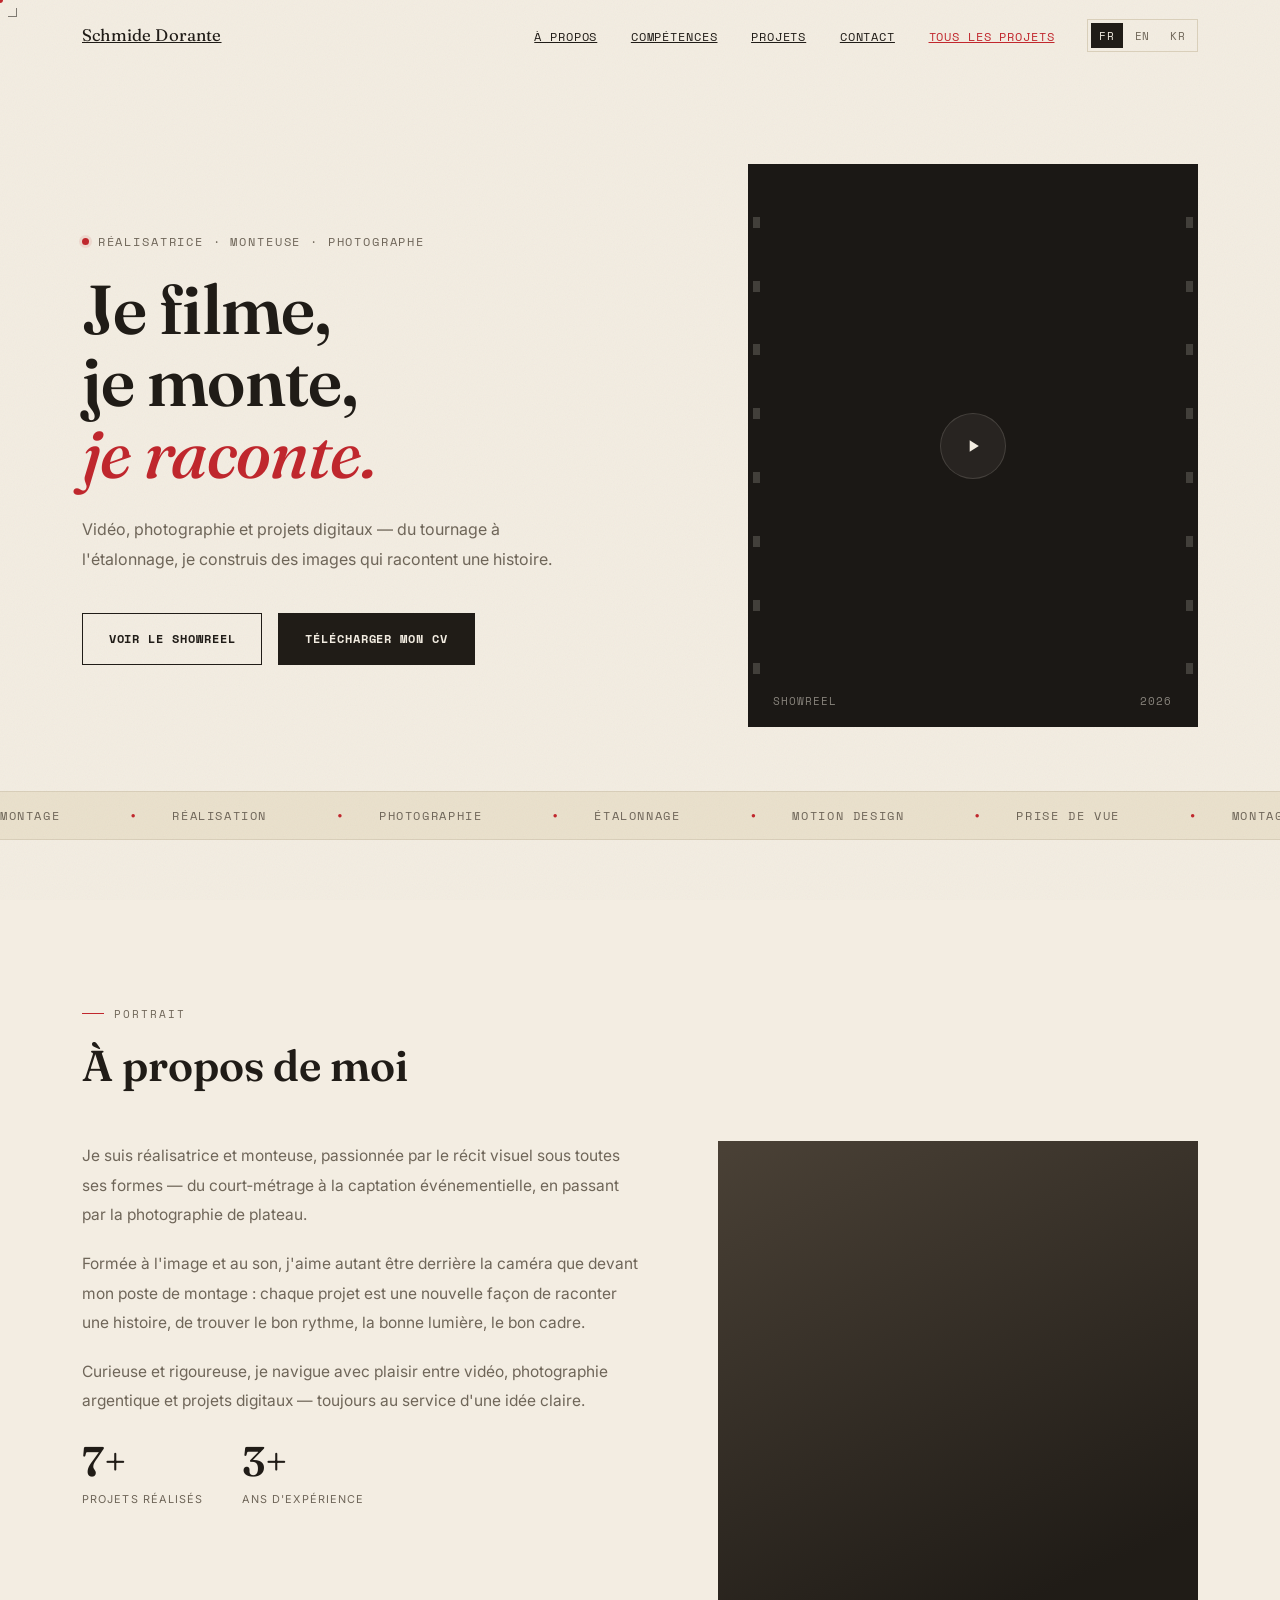
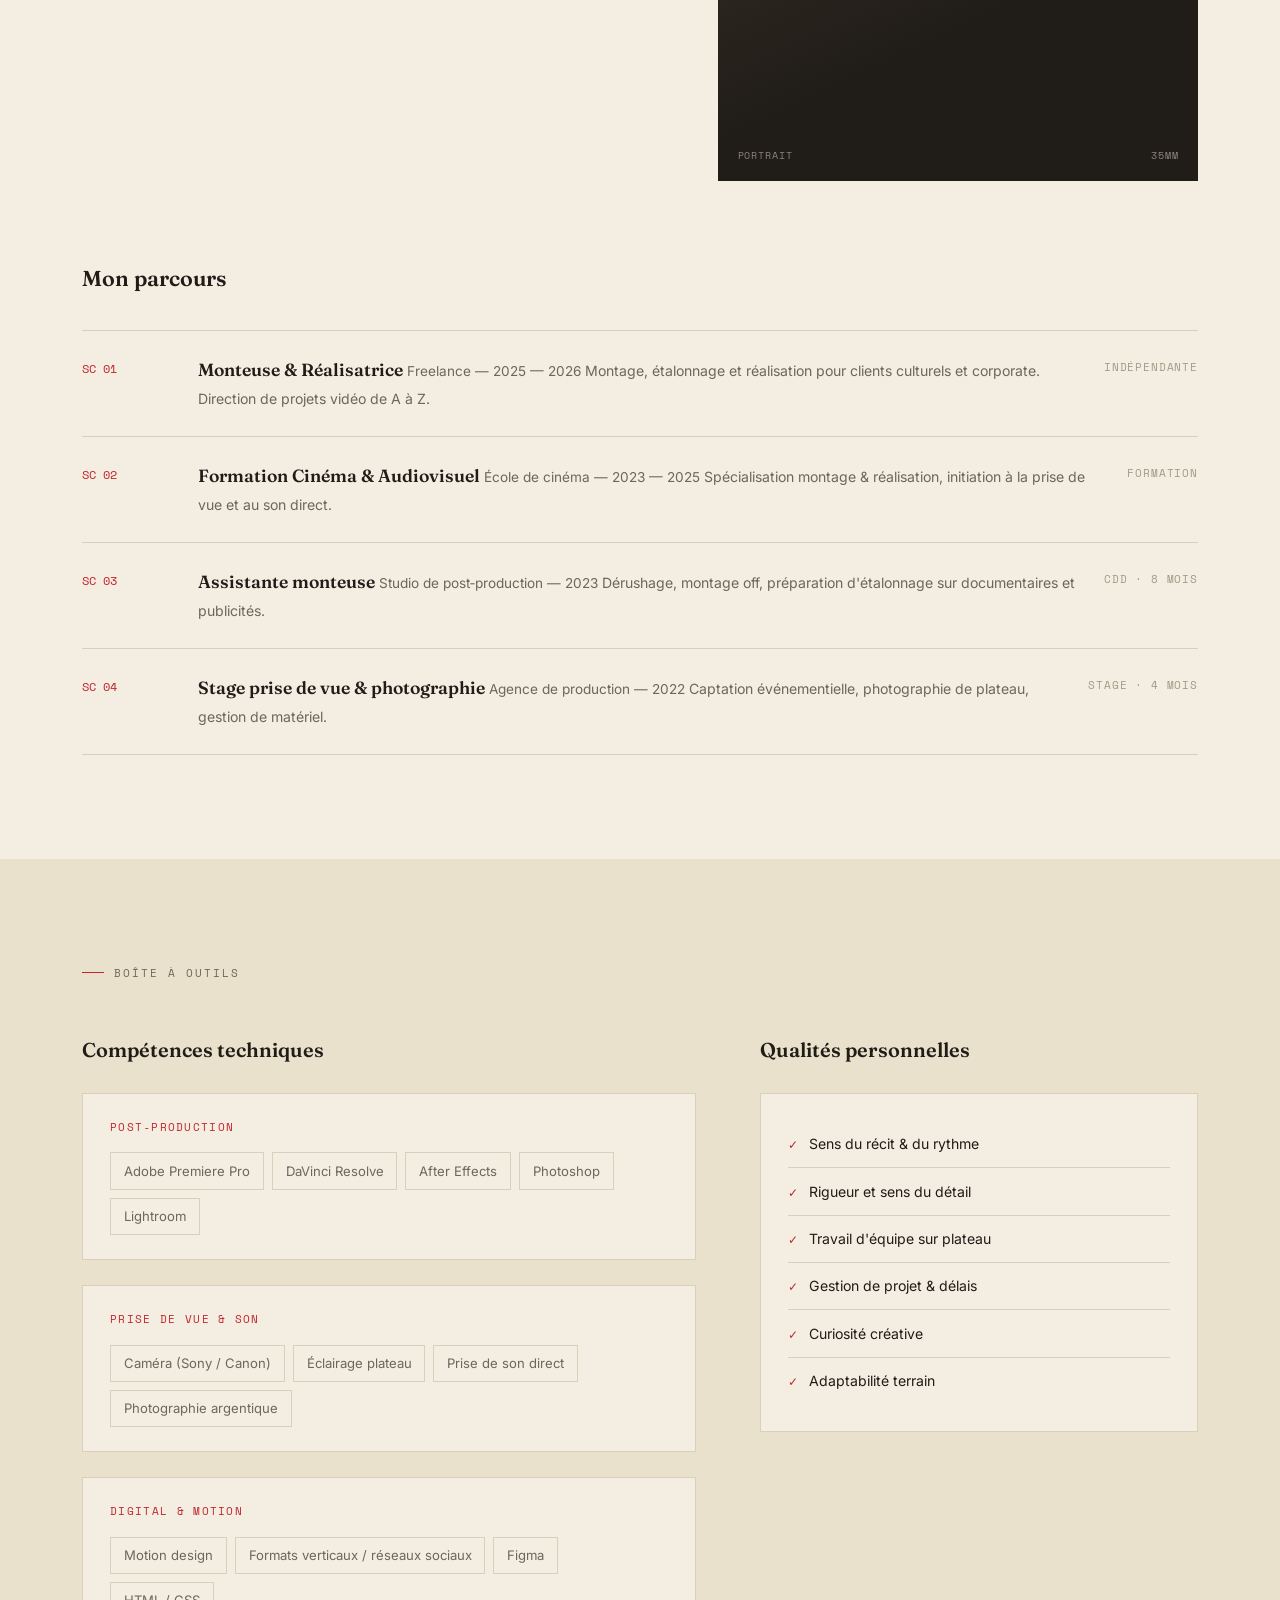
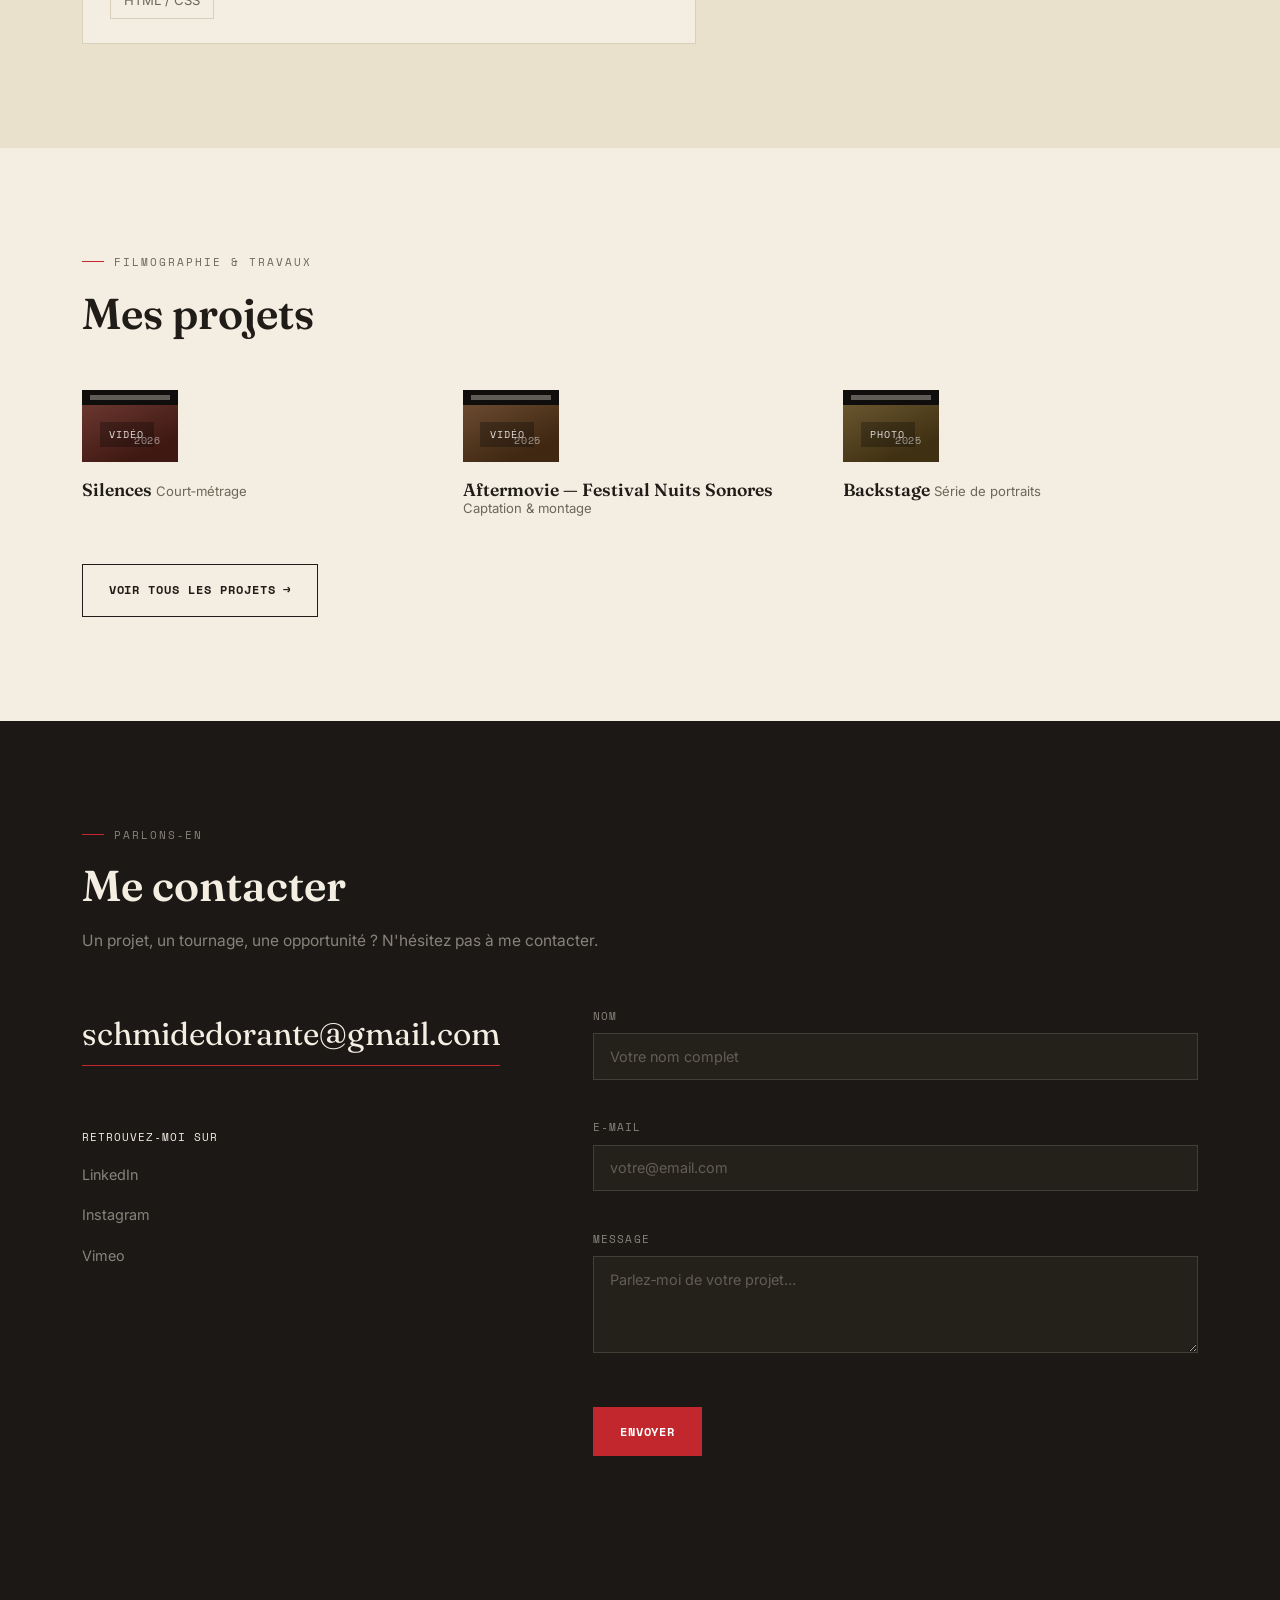
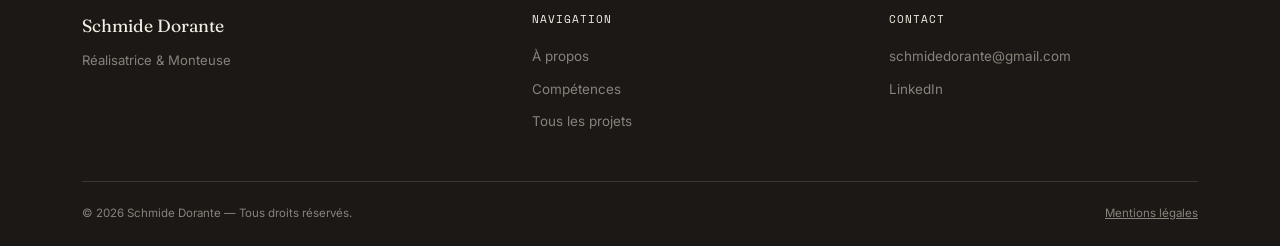
==== index.html @ d3f169fb "Premier envoi du portfolio" ====
<!DOCTYPE html>
<html lang="fr">
<head>
  <meta charset="UTF-8" />
  <meta name="viewport" content="width=device-width, initial-scale=1.0" />
  <meta name="description" content="Portfolio de Schmide Dorante, réalisatrice, monteuse et photographe." />
  <meta name="theme-color" content="#f3ede2" />
  <title> Schmide Dorante — Réalisatrice &amp; Monteuse</title>

  <link rel="icon" type="image/svg+xml" href="favicon.svg" />

  <link rel="preconnect" href="https://fonts.googleapis.com" />
  <link rel="preconnect" href="https://fonts.gstatic.com" crossorigin />
  <link rel="stylesheet" href="https://fonts.googleapis.com/css2?family=Fraunces:ital,wght@0,500;0,600;0,700;1,500&family=Inter:wght@300;400;500;600;700&family=Space+Mono:wght@400;700&family=Noto+Sans+KR:wght@400;500;700&display=swap" />

  <link rel="stylesheet" href="css/style.css" />
</head>
<body>

  <!-- Loader -->
  <div class="loader" id="loader" role="status" aria-label="Chargement">
    <div class="loader-count" id="loader-count">3</div>
  </div>

  <!-- Curseur personnalisé -->
  <div class="cursor-dot" id="cursor-dot" aria-hidden="true"></div>
  <div class="cursor-ring" id="cursor-ring" aria-hidden="true"><span></span><span></span><span></span><span></span></div>

  <a class="skip-link" href="#main">Aller au contenu principal</a>

  <!-- HEADER -->
  <header class="header" id="header">
    <nav class="nav" aria-label="Navigation principale">
      <a href="index.html" class="nav-logo" aria-label="Accueil — Schmide Dorante">
        <span data-site-name> Schmide Dorante</span>
      </a>

      <ul class="nav-menu" id="nav-menu">
        <li><a href="#about" class="nav-link" data-i18n="nav.about">À propos</a></li>
        <li><a href="#skills" class="nav-link" data-i18n="nav.skills">Compétences</a></li>
        <li><a href="#projects" class="nav-link" data-i18n="nav.projects">Projets</a></li>
        <li><a href="#contact" class="nav-link" data-i18n="nav.contact">Contact</a></li>
        <li><a href="projects.html" class="nav-link nav-link-highlight" data-i18n="nav.allProjects">Tous les projets</a></li>
      </ul>

      <div class="nav-actions">
        <div class="lang-switcher" role="group" aria-label="Langue">
          <button class="lang-btn" data-lang="fr" aria-pressed="true">FR</button>
          <button class="lang-btn" data-lang="en" aria-pressed="false">EN</button>
          <button class="lang-btn" data-lang="kr" aria-pressed="false">KR</button>
        </div>
        <button class="menu-toggle" id="menu-toggle" aria-expanded="false" aria-controls="nav-menu" aria-label="Ouvrir le menu">
          <span></span><span></span><span></span>
        </button>
      </div>
    </nav>
  </header>

  <main id="main">

    <!-- HERO -->
    <section class="hero" id="hero" aria-label="Introduction">
      <div class="hero-grain" aria-hidden="true"></div>
      <div class="hero-inner">
        <div>
          <p class="hero-eyebrow"><span class="rec-dot" aria-hidden="true"></span><span data-i18n="hero.eyebrow">Réalisatrice · Monteuse · Photographe</span></p>
          <h1 class="hero-title">
            <span data-i18n="hero.titleLine1">Je filme,</span><br />
            <span data-i18n="hero.titleLine2">je monte,</span><br />
            <span class="accent" data-i18n="hero.titleLine3">je raconte.</span>
          </h1>
          <p class="hero-sub" data-i18n="hero.sub">Vidéo, photographie et projets digitaux — du tournage à l'étalonnage, je construis des images qui racontent une histoire.</p>
          <div class="hero-cta">
            <a class="btn btn-outline" data-site-vimeo target="_blank" rel="noopener noreferrer" data-i18n="hero.ctaReel">Voir le showreel</a>
            <a class="btn btn-primary" data-site-cv download data-i18n="hero.ctaCv">Télécharger mon CV</a>
          </div>
        </div>

        <div class="hero-reel" data-cursor-hover>
          <span class="hero-reel-sprockets left" aria-hidden="true"><span></span><span></span><span></span><span></span><span></span><span></span><span></span><span></span></span>
          <span class="hero-reel-sprockets right" aria-hidden="true"><span></span><span></span><span></span><span></span><span></span><span></span><span></span><span></span></span>
          <div class="hero-reel-play" aria-hidden="true">
            <svg width="20" height="20" viewBox="0 0 24 24" fill="currentColor"><path d="M8 5v14l11-7z"/></svg>
          </div>
          <div class="hero-reel-caption"><span>SHOWREEL</span><span>2026</span></div>
        </div>
      </div>

      <div class="ticker" aria-hidden="true">
        <div class="ticker-track" id="hero-ticker"></div>
      </div>
    </section>

    <!-- À PROPOS -->
    <section class="section" id="about" aria-labelledby="about-title">
      <div class="container">
        <header class="section-header">
          <span class="section-label reveal" data-i18n="about.label">Portrait</span>
          <h2 class="section-title reveal" id="about-title" data-i18n="about.title">À propos de moi</h2>
        </header>

        <div class="about-grid">
          <div class="about-text">
            <p class="reveal" data-i18n="about.p1"></p>
            <p class="reveal reveal-delay-1" data-i18n="about.p2"></p>
            <p class="reveal reveal-delay-2" data-i18n="about.p3"></p>

            <div class="about-stats">
              <div class="reveal">
                <span class="about-stat-num">7+</span>
                <span class="about-stat-label" data-i18n="about.stat1">projets réalisés</span>
              </div>
              <div class="reveal reveal-delay-1">
                <span class="about-stat-num">3+</span>
                <span class="about-stat-label" data-i18n="about.stat2">ans d'expérience</span>
              </div>
            </div>
          </div>

          <div class="about-visual reveal reveal-delay-1">
            <!-- 🔧 Remplace ce bloc par ta vraie photo : <img src="assets/img/portrait.jpg" alt="Ton nom"> -->
            <div class="about-frame">
              <span class="about-frame-label"><span>PORTRAIT</span><span>35mm</span></span>
            </div>
          </div>
        </div>

        <div class="timeline">
          <h3 class="timeline-title reveal" data-i18n="about.timelineTitle">Mon parcours</h3>
          <div class="timeline-items" id="timeline-items"></div>
        </div>
      </div>
    </section>

    <!-- COMPÉTENCES -->
    <section class="section section-alt" id="skills" aria-label="Compétences">
      <div class="container">
        <header class="section-header">
          <span class="section-label reveal" data-i18n="skills.label">Boîte à outils</span>
        </header>

        <div class="skills-grid">
          <div>
            <h3 class="skill-hard-title reveal" data-i18n="skills.hardTitle">Compétences techniques</h3>
            <div class="hard-cards" id="hard-cards"></div>
          </div>
          <div>
            <h3 class="skill-soft-title reveal" data-i18n="skills.softTitle">Qualités personnelles</h3>
            <div class="soft-panel reveal">
              <ul class="soft-list" id="soft-list"></ul>
            </div>
          </div>
        </div>
      </div>
    </section>

    <!-- PROJETS (aperçu) -->
    <section class="section" id="projects" aria-labelledby="projects-title">
      <div class="container">
        <header class="section-header">
          <span class="section-label reveal" data-i18n="projects.label">Filmographie &amp; travaux</span>
          <h2 class="section-title reveal" id="projects-title" data-i18n="projects.title">Mes projets</h2>
        </header>

        <div class="projects-grid" id="projects-grid-home" role="list" aria-label="Projets en vedette"></div>

        <div class="projects-cta reveal">
          <a href="projects.html" class="btn btn-outline" data-i18n="projects.viewAll">Voir tous les projets →</a>
        </div>

        <div class="project-detail" id="project-detail">
          <div class="container detail-inner">
            <div class="detail-header">
              <div>
                <span class="detail-tagline" id="detail-tagline"></span>
                <h3 class="detail-title" id="detail-title"></h3>
              </div>
              <button class="detail-close" id="detail-close" aria-label="Fermer">✕</button>
            </div>
            <div class="detail-body">
              <div class="detail-visual" id="detail-visual"></div>
              <div>
                <dl class="detail-meta">
                  <div class="detail-meta-item"><dt id="detail-role-label"></dt><dd id="detail-role-value"></dd></div>
                  <div class="detail-meta-item"><dt id="detail-client-label"></dt><dd id="detail-client-value"></dd></div>
                  <div class="detail-meta-item"><dt id="detail-year-label"></dt><dd id="detail-year-value"></dd></div>
                  <div class="detail-meta-item"><dt id="detail-tools-label"></dt><dd id="detail-tools-value"></dd></div>
                </dl>
                <p class="detail-desc" id="detail-desc"></p>
              </div>
            </div>
          </div>
        </div>
      </div>
    </section>

    <!-- CONTACT -->
    <section class="section contact" id="contact" aria-labelledby="contact-title">
      <div class="container">
        <header class="section-header">
          <span class="section-label reveal" data-i18n="contact.label">Parlons‑en</span>
          <h2 class="section-title reveal" id="contact-title" data-i18n="contact.title">Me contacter</h2>
          <p class="section-desc reveal" data-i18n="contact.desc"></p>
        </header>

        <div class="contact-grid">
          <div class="reveal">
            <a class="contact-email" href="#" data-site-email>email@example.com</a>
            <p class="footer-nav-title" data-i18n="contact.infoTitle" style="margin-top:1.5rem;">Retrouvez‑moi sur</p>
            <div style="margin-top:1rem;">
              <div class="contact-item"><a href="#" data-site-linkedin target="_blank" rel="noopener noreferrer">LinkedIn</a></div>
              <div class="contact-item"><a href="#" data-site-instagram target="_blank" rel="noopener noreferrer">Instagram</a></div>
              <div class="contact-item"><a href="#" data-site-vimeo target="_blank" rel="noopener noreferrer">Vimeo</a></div>
            </div>
          </div>

          <form class="reveal reveal-delay-1" id="contact-form" novalidate aria-label="Formulaire de contact">
            <div class="form-group">
              <label class="form-label" for="name" data-i18n="contact.formName">Nom</label>
              <input class="form-input" type="text" id="name" name="name" required autocomplete="name" data-i18n-ph="contact.formNamePh" />
              <span class="form-error" id="name-error" aria-live="polite"></span>
            </div>
            <div class="form-group">
              <label class="form-label" for="email" data-i18n="contact.formEmail">E‑mail</label>
              <input class="form-input" type="email" id="email" name="email" required autocomplete="email" data-i18n-ph="contact.formEmailPh" />
              <span class="form-error" id="email-error" aria-live="polite"></span>
            </div>
            <div class="form-group">
              <label class="form-label" for="message" data-i18n="contact.formMessage">Message</label>
              <textarea class="form-input" id="message" name="message" rows="4" required data-i18n-ph="contact.formMessagePh"></textarea>
              <span class="form-error" id="message-error" aria-live="polite"></span>
            </div>
            <button type="submit" class="btn btn-primary" data-i18n="contact.send">Envoyer</button>
            <p class="form-success" id="form-success" role="status"></p>
          </form>
        </div>
      </div>
    </section>

  </main>

  <!-- FOOTER -->
  <footer class="footer">
    <div class="container">
      <div class="footer-grid">
        <div>
          <span class="footer-logo" data-site-name>Schmide Dorante</span>
          <p class="footer-tagline" data-i18n="footer.tagline">Réalisatrice &amp; Monteuse</p>
        </div>
        <nav class="footer-nav" aria-label="Pied de page">
          <p class="footer-nav-title" data-i18n="footer.navTitle">Navigation</p>
          <ul>
            <li><a href="#about" data-i18n="nav.about">À propos</a></li>
            <li><a href="#skills" data-i18n="nav.skills">Compétences</a></li>
            <li><a href="projects.html" data-i18n="nav.allProjects">Tous les projets</a></li>
          </ul>
        </nav>
        <div class="footer-contact">
          <p class="footer-nav-title" data-i18n="footer.contactTitle">Contact</p>
          <ul>
            <li><a href="#" data-site-email>email@example.com</a></li>
            <li><a href="#" data-site-linkedin target="_blank" rel="noopener noreferrer">LinkedIn</a></li>
          </ul>
        </div>
      </div>
      <div class="footer-bottom">
        <p data-i18n="footer.copyright">© 2026 Schmide Dorante — Tous droits réservés.</p>
        <a href="mentions-legales.html" data-i18n="footer.legal">Mentions légales</a>
      </div>
    </div>
  </footer>

  <script src="js/content.js"></script>
  <script src="js/main.js"></script>
</body>
</html>
---- css/style.css ----
/* ==========================================================================
   PORTFOLIO — style.css
   Direction : éditorial minimaliste, papier chaud, accent "rec red".
   Signature : cadres "planche-contact" (sprockets + numéros de négatif),
   défilé de timecode, curseur en repères de viseur.
   ========================================================================== */

/* ---------- 1. Design tokens ---------- */
:root {
  --paper:      #f3ede2;
  --paper-2:    #eae1cd;
  --ink:        #201c17;
  --ink-soft:   #6f6659;
  --ink-faint:  #a49a86;
  --line:       #d9cfba;

  --rec:        #c1272d;
  --rec-dim:    rgba(193, 39, 45, .1);
  --rec-line:   rgba(193, 39, 45, .35);

  --dark:       #1b1815;
  --dark-2:     #24201a;
  --on-dark:    #f3ede2;
  --on-dark-soft: rgba(243, 237, 226, .5);
  --on-dark-line: rgba(243, 237, 226, .14);

  --font-display: 'Fraunces', Georgia, serif;
  --font-body:    'Inter', system-ui, -apple-system, sans-serif;
  --font-mono:    'Space Mono', ui-monospace, monospace;

  --nav-h: 72px;
  --max-w: 1180px;
  --ease: cubic-bezier(.4, 0, .2, 1);
}

/* ---------- 2. Reset ---------- */
*, *::before, *::after { box-sizing: border-box; margin: 0; padding: 0; }
html { scroll-behavior: smooth; }
@media (prefers-reduced-motion: reduce) {
  html { scroll-behavior: auto; }
  *, *::before, *::after { animation-duration: .01ms !important; animation-iteration-count: 1 !important; transition-duration: .01ms !important; scroll-behavior: auto !important; }
}

body {
  background: var(--paper);
  color: var(--ink);
  font-family: var(--font-body);
  font-size: 16px;
  line-height: 1.7;
  cursor: none;
  overflow-x: hidden;
}
a, button, input, textarea { font-family: inherit; }
a, button { cursor: none; }

/* Korean text : repli sur Noto Sans KR (Fraunces / Space Mono n'ont pas de glyphes hangul) */
html[lang="kr"] {
  --font-display: 'Noto Sans KR', var(--font-body);
  --font-mono: 'Noto Sans KR', var(--font-body);
}
html[lang="kr"] .hero-title .accent { font-style: normal; }
@media (pointer: coarse) {
  body, a, button { cursor: auto; }
  .cursor-dot, .cursor-ring { display: none !important; }
}

img { max-width: 100%; display: block; }
ul { list-style: none; }
h1, h2, h3, h4 { font-weight: 600; }

:focus-visible {
  outline: 2px solid var(--rec);
  outline-offset: 3px;
}

.container { max-width: var(--max-w); margin: 0 auto; padding: 0 2rem; }

.skip-link {
  position: absolute; left: -999px; top: 0;
  background: var(--dark); color: var(--on-dark);
  padding: .8rem 1.4rem; z-index: 999; font-family: var(--font-mono); font-size: .8rem;
}
.skip-link:focus { left: 1rem; top: 1rem; }

/* ---------- 3. Curseur personnalisé (repères de viseur) ---------- */
.cursor-dot {
  position: fixed; width: 6px; height: 6px; background: var(--rec);
  border-radius: 50%; pointer-events: none; z-index: 9999;
  transform: translate(-50%, -50%);
  transition: width .18s var(--ease), height .18s var(--ease), background .2s var(--ease);
}
.cursor-ring {
  position: fixed; width: 34px; height: 34px; pointer-events: none; z-index: 9998;
  transform: translate(-50%, -50%);
  transition: width .22s var(--ease), height .22s var(--ease), opacity .22s var(--ease);
  opacity: .55;
}
.cursor-ring::before, .cursor-ring::after,
.cursor-ring i::before, .cursor-ring i::after { content: ''; }
.cursor-ring { display: block; }
.cursor-ring span {
  position: absolute; width: 9px; height: 9px;
  border-color: var(--ink); border-style: solid; border-width: 0;
}
.cursor-ring span:nth-child(1) { top: 0; left: 0; border-top-width: 1.5px; border-left-width: 1.5px; }
.cursor-ring span:nth-child(2) { top: 0; right: 0; border-top-width: 1.5px; border-right-width: 1.5px; }
.cursor-ring span:nth-child(3) { bottom: 0; left: 0; border-bottom-width: 1.5px; border-left-width: 1.5px; }
.cursor-ring span:nth-child(4) { bottom: 0; right: 0; border-bottom-width: 1.5px; border-right-width: 1.5px; }
.cursor-ring.hover { width: 64px; height: 64px; opacity: .9; }
.cursor-ring.hover span { border-color: var(--rec); }

/* ---------- 4. Loader (leader de film) ---------- */
.loader {
  position: fixed; inset: 0; z-index: 10000; background: var(--dark);
  display: flex; align-items: center; justify-content: center;
  transition: opacity .5s var(--ease), visibility .5s var(--ease);
}
.loader.done { opacity: 0; visibility: hidden; }
.loader-count {
  font-family: var(--font-mono); color: var(--on-dark);
  font-size: 3rem; position: relative; width: 110px; height: 110px;
  border: 1px solid var(--on-dark-line); border-radius: 50%;
  display: flex; align-items: center; justify-content: center;
}
.loader-count::before {
  content: ''; position: absolute; inset: -1px; border-radius: 50%;
  border: 1.5px solid var(--rec); border-top-color: transparent; border-right-color: transparent;
  animation: spin 1.1s linear infinite;
}
@keyframes spin { to { transform: rotate(360deg); } }

/* ---------- 5. Header / nav ---------- */
.header {
  position: fixed; top: 0; left: 0; width: 100%; z-index: 500;
  height: var(--nav-h); background: transparent;
  transition: background .3s var(--ease), box-shadow .3s var(--ease), border-color .3s var(--ease);
  border-bottom: 1px solid transparent;
}
.header.scrolled { background: rgba(243, 237, 226, .92); backdrop-filter: blur(8px); border-color: var(--line); }
.nav { max-width: var(--max-w); margin: 0 auto; padding: 0 2rem; height: 100%; display: flex; align-items: center; gap: 2rem; }
.nav-logo { font-family: var(--font-display); font-size: 1.05rem; letter-spacing: .01em; margin-right: auto; color: var(--ink); }
.nav-logo strong { font-weight: 700; }
.nav-menu { display: flex; align-items: center; gap: 2.1rem; }
.nav-link {
  font-size: .78rem; letter-spacing: .07em; text-transform: uppercase; color: var(--ink);
  position: relative; padding-bottom: 3px; font-family: var(--font-mono);
}
.nav-link::after {
  content: ''; position: absolute; left: 0; bottom: 0; width: 0; height: 1px; background: var(--rec);
  transition: width .25s var(--ease);
}
.nav-link:hover::after, .nav-link.active::after { width: 100%; }
.nav-link-highlight { color: var(--rec); }

.nav-actions { display: flex; align-items: center; gap: 1.2rem; }
.lang-switcher { display: flex; align-items: center; gap: .15rem; border: 1px solid var(--line); padding: 3px; }
.lang-btn {
  background: none; border: none; font-family: var(--font-mono); font-size: .68rem; letter-spacing: .06em;
  color: var(--ink-soft); padding: .3rem .55rem; transition: background .2s var(--ease), color .2s var(--ease);
}
.lang-btn[aria-pressed="true"] { background: var(--ink); color: var(--paper); }

.menu-toggle {
  display: none; flex-direction: column; justify-content: center; gap: 5px;
  background: none; border: none; width: 26px; padding: 4px;
}
.menu-toggle span { display: block; height: 1.5px; width: 100%; background: var(--ink); transition: transform .25s var(--ease), opacity .25s var(--ease); }
.menu-toggle[aria-expanded="true"] span:nth-child(1) { transform: translateY(6.5px) rotate(45deg); }
.menu-toggle[aria-expanded="true"] span:nth-child(2) { opacity: 0; }
.menu-toggle[aria-expanded="true"] span:nth-child(3) { transform: translateY(-6.5px) rotate(-45deg); }

/* ---------- 6. Hero ---------- */
.hero { min-height: 100svh; display: flex; flex-direction: column; justify-content: center; padding: calc(var(--nav-h) + 2rem) 0 0; position: relative; }
.hero-grain {
  position: absolute; inset: 0; pointer-events: none; opacity: .05; mix-blend-mode: multiply;
  background-image: url("data:image/svg+xml,%3Csvg xmlns='http://www.w3.org/2000/svg' width='120' height='120'%3E%3Cfilter id='n'%3E%3CfeTurbulence type='fractalNoise' baseFrequency='0.9' numOctaves='2' stitchTiles='stitch'/%3E%3C/filter%3E%3Crect width='100%25' height='100%25' filter='url(%23n)'/%3E%3C/svg%3E");
}
.hero-inner { max-width: var(--max-w); margin: 0 auto; padding: 0 2rem; width: 100%; display: grid; grid-template-columns: 1.15fr .85fr; gap: 3.5rem; align-items: center; }

.hero-eyebrow {
  display: inline-flex; align-items: center; gap: .55rem; font-family: var(--font-mono);
  font-size: .72rem; letter-spacing: .16em; text-transform: uppercase; color: var(--ink-soft); margin-bottom: 1.4rem;
}
.rec-dot { width: 7px; height: 7px; border-radius: 50%; background: var(--rec); box-shadow: 0 0 0 3px var(--rec-dim); animation: pulse 1.8s ease-in-out infinite; flex-shrink: 0; }
@keyframes pulse { 0%, 100% { opacity: 1; } 50% { opacity: .35; } }

.hero-title { font-family: var(--font-display); font-size: clamp(2.6rem, 5.4vw, 4.6rem); line-height: 1.04; letter-spacing: -.01em; font-weight: 600; }
.hero-title .accent { color: var(--rec); font-style: italic; font-weight: 500; }

.hero-sub { margin-top: 1.6rem; max-width: 480px; color: var(--ink-soft); font-size: 1rem; line-height: 1.85; }

.hero-cta { margin-top: 2.4rem; display: flex; flex-wrap: wrap; gap: 1rem; }
.btn {
  display: inline-flex; align-items: center; gap: .6rem; font-family: var(--font-mono);
  font-size: .74rem; font-weight: 700; letter-spacing: .08em; text-transform: uppercase;
  padding: .95rem 1.6rem; border: 1px solid var(--ink); transition: background .25s var(--ease), color .25s var(--ease), border-color .25s var(--ease), gap .25s var(--ease);
  text-decoration: none; color: var(--ink); background: transparent;
}
.btn-primary { background: var(--ink); color: var(--paper); }
.btn-primary:hover { background: var(--rec); border-color: var(--rec); gap: .9rem; }
.btn-outline:hover { border-color: var(--rec); color: var(--rec); gap: .9rem; }

/* Cadre "reel" du hero */
.hero-reel {
  position: relative; aspect-ratio: 4 / 5; background: var(--dark);
  display: flex; align-items: center; justify-content: center; overflow: hidden;
}
.hero-reel-sprockets { position: absolute; top: 0; bottom: 0; width: 18px; display: flex; flex-direction: column; justify-content: space-evenly; align-items: center; }
.hero-reel-sprockets.left { left: 0; } .hero-reel-sprockets.right { right: 0; }
.hero-reel-sprockets span { width: 7px; height: 11px; background: var(--paper); opacity: .18; }
.hero-reel-play {
  width: 66px; height: 66px; border-radius: 50%; border: 1px solid var(--on-dark-line);
  display: flex; align-items: center; justify-content: center; background: rgba(243,237,226,.06);
  color: var(--on-dark); transition: transform .3s var(--ease), background .3s var(--ease), border-color .3s var(--ease);
  z-index: 2;
}
.hero-reel:hover .hero-reel-play { transform: scale(1.08); background: var(--rec); border-color: var(--rec); }
.hero-reel-caption {
  position: absolute; bottom: 1rem; left: 1.6rem; right: 1.6rem; z-index: 2;
  font-family: var(--font-mono); font-size: .66rem; letter-spacing: .1em; text-transform: uppercase;
  color: var(--on-dark-soft); display: flex; justify-content: space-between;
}

/* Ticker (timecode / crédits défilants) */
.ticker { border-top: 1px solid var(--line); border-bottom: 1px solid var(--line); overflow: hidden; margin-top: 4rem; background: var(--paper-2); }
.ticker-track { display: flex; align-items: center; gap: 2.2rem; width: max-content; padding: .85rem 0; animation: tickerScroll 26s linear infinite; }
@keyframes tickerScroll { from { transform: translateX(0); } to { transform: translateX(-50%); } }
.ticker-track span { font-family: var(--font-mono); font-size: .72rem; letter-spacing: .14em; text-transform: uppercase; color: var(--ink-soft); white-space: nowrap; display: inline-flex; align-items: center; gap: 2.2rem; }
.ticker-track span::after { content: '●'; color: var(--rec); font-size: .5rem; margin-left: 2.2rem; }

/* ---------- 7. Section shell ---------- */
.section { padding: 6.5rem 0; }
.section-alt { background: var(--paper-2); }
.section-header { max-width: 640px; margin-bottom: 3.2rem; }
.section-label {
  display: flex; align-items: center; gap: .6rem; font-family: var(--font-mono); font-size: .7rem;
  letter-spacing: .18em; text-transform: uppercase; color: var(--ink-soft); margin-bottom: 1.1rem;
}
.section-label::before { content: ''; width: 22px; height: 1px; background: var(--rec); }
.section-title { font-family: var(--font-display); font-size: clamp(1.9rem, 3.4vw, 2.7rem); font-weight: 600; line-height: 1.15; }
.section-desc { margin-top: 1rem; color: var(--ink-soft); font-size: .97rem; line-height: 1.85; }

/* ---------- 8. About ---------- */
.about-grid { display: grid; grid-template-columns: 1fr .85fr; gap: 4.5rem; align-items: start; }
.about-text p { color: var(--ink-soft); font-size: .97rem; line-height: 1.9; margin-bottom: 1.2rem; }
.about-text strong { color: var(--ink); font-weight: 600; }

.about-visual { position: sticky; top: calc(var(--nav-h) + 1.5rem); }
.about-frame { position: relative; aspect-ratio: 3/4; background: linear-gradient(155deg, #4a4136, #201c17 70%); overflow: hidden; }
.about-frame::after { content: ''; position: absolute; inset: 0; background: var(--hero-grain-url, none); }
.about-frame-label {
  position: absolute; bottom: 1rem; left: 1.2rem; right: 1.2rem; z-index: 2;
  font-family: var(--font-mono); color: var(--on-dark-soft); font-size: .62rem; letter-spacing: .1em; text-transform: uppercase;
  display: flex; justify-content: space-between;
}
.about-stats { display: flex; gap: 2.4rem; margin-top: 1.6rem; }
.about-stat-num { font-family: var(--font-display); font-size: 2.6rem; font-weight: 600; line-height: 1; color: var(--ink); }
.about-stat-label { font-size: .68rem; letter-spacing: .1em; text-transform: uppercase; color: var(--ink-soft); margin-top: .35rem; display: block; }

/* Timeline "shot list" */
.timeline { margin-top: 5rem; }
.timeline-title { font-family: var(--font-display); font-size: 1.35rem; margin-bottom: 2rem; }
.shot-item {
  display: grid; grid-template-columns: 90px 1fr auto; gap: 1.6rem; align-items: start;
  padding: 1.5rem 0; border-top: 1px solid var(--line);
}
.timeline-items .shot-item:last-child { border-bottom: 1px solid var(--line); }
.shot-code { font-family: var(--font-mono); font-size: .78rem; color: var(--rec); padding-top: .2rem; }
.shot-role { font-family: var(--font-display); font-size: 1.1rem; font-weight: 600; }
.shot-place { font-size: .85rem; color: var(--ink-soft); margin-top: .15rem; }
.shot-desc { font-size: .88rem; color: var(--ink-soft); line-height: 1.8; margin-top: .6rem; max-width: 560px; }
.shot-type { font-family: var(--font-mono); font-size: .66rem; letter-spacing: .08em; text-transform: uppercase; color: var(--ink-faint); white-space: nowrap; padding-top: .25rem; text-align: right; }

/* ---------- 9. Skills ---------- */
.skills-grid { display: grid; grid-template-columns: 1.4fr 1fr; gap: 4rem; align-items: start; }
.skill-hard-title, .skill-soft-title { font-family: var(--font-display); font-size: 1.25rem; margin-bottom: 1.6rem; }
.hard-cards { display: flex; flex-direction: column; gap: 1.6rem; }
.hard-card { border: 1px solid var(--line); padding: 1.5rem 1.7rem; background: var(--paper); }
.hard-card-cat { font-family: var(--font-mono); font-size: .68rem; letter-spacing: .12em; text-transform: uppercase; color: var(--rec); margin-bottom: 1rem; display: block; }
.hard-card-list { display: flex; flex-wrap: wrap; gap: .5rem; }
.hard-card-list li { font-size: .82rem; padding: .4rem .8rem; border: 1px solid var(--line); color: var(--ink-soft); }

.soft-panel { border: 1px solid var(--line); background: var(--paper); padding: 1.7rem; }
.soft-list li { display: flex; align-items: baseline; gap: .7rem; font-size: .88rem; padding: .7rem 0; border-bottom: 1px solid var(--line); color: var(--ink); }
.soft-list li:last-child { border-bottom: none; }
.soft-list li::before { content: '✓'; color: var(--rec); font-family: var(--font-mono); font-size: .78rem; }

/* ---------- 10. Projects — planche-contact ---------- */
.filter-bar { display: flex; flex-wrap: wrap; gap: .6rem; margin-bottom: 2.4rem; }
.filter-btn {
  font-family: var(--font-mono); font-size: .7rem; letter-spacing: .08em; text-transform: uppercase;
  background: none; border: 1px solid var(--line); color: var(--ink-soft); padding: .55rem 1.1rem;
  transition: all .2s var(--ease);
}
.filter-btn[aria-pressed="true"] { background: var(--ink); color: var(--paper); border-color: var(--ink); }

.projects-grid { display: grid; grid-template-columns: repeat(3, 1fr); gap: 1.6rem; }
.film-frame {
  border: none; background: none; text-align: left; padding: 0; display: flex; flex-direction: column;
  font-family: inherit; color: inherit;
}
.frame-visual {
  position: relative; aspect-ratio: 4/3; overflow: hidden; display: flex; flex-direction: column;
}
.frame-sprockets { display: flex; justify-content: space-evenly; padding: 5px 8px; background: #100e0c; }
.frame-sprockets span { width: 8px; height: 5px; background: var(--paper); opacity: .35; }
.frame-color { flex: 1; position: relative; display: flex; align-items: flex-end; padding: 1.1rem; }
.frame-tag {
  font-family: var(--font-mono); font-size: .64rem; letter-spacing: .1em; text-transform: uppercase;
  color: rgba(255,255,255,.85); background: rgba(0,0,0,.28); padding: .3rem .6rem; z-index: 2;
}
.frame-edge {
  position: absolute; bottom: 1rem; right: 1.1rem; font-family: var(--font-mono); font-size: .64rem;
  color: rgba(255,255,255,.55); letter-spacing: .06em; z-index: 2;
}
.frame-overlay {
  position: absolute; inset: 0; background: rgba(193,39,45,.88); display: flex; align-items: center; justify-content: center;
  opacity: 0; transform: translateY(100%); transition: opacity .3s var(--ease), transform .3s var(--ease);
  color: #fff; font-family: var(--font-mono); font-size: .74rem; letter-spacing: .1em; text-transform: uppercase;
}
.film-frame:hover .frame-overlay, .film-frame:focus-visible .frame-overlay { opacity: 1; transform: translateY(0); }
.frame-body { padding: 1.1rem 0 0; }
.frame-title { font-family: var(--font-display); font-weight: 600; font-size: 1.1rem; }
.frame-tagline { font-size: .82rem; color: var(--ink-soft); margin-top: .3rem; }

.projects-cta { margin-top: 3rem; }

/* Détail projet */
.project-detail { display: none; margin-top: 3.5rem; border-top: 2px solid var(--ink); background: var(--paper); }
.project-detail.open { display: block; }
.detail-inner { padding: 2.6rem 0; }
.detail-header { display: flex; justify-content: space-between; align-items: flex-start; gap: 1.5rem; margin-bottom: 2rem; padding-bottom: 1.6rem; border-bottom: 1px solid var(--line); }
.detail-tagline { font-family: var(--font-mono); font-size: .68rem; letter-spacing: .12em; text-transform: uppercase; color: var(--rec); display: block; margin-bottom: .5rem; }
.detail-title { font-family: var(--font-display); font-size: clamp(1.3rem, 2.6vw, 1.9rem); font-weight: 600; }
.detail-close { flex-shrink: 0; width: 38px; height: 38px; border: 1px solid var(--line); background: none; display: flex; align-items: center; justify-content: center; color: var(--ink); transition: border-color .2s var(--ease), color .2s var(--ease); }
.detail-close:hover { border-color: var(--rec); color: var(--rec); }
.detail-body { display: grid; grid-template-columns: 1.3fr 1fr; gap: 3rem; }
.detail-visual { aspect-ratio: 16/10; position: relative; }
.detail-meta { display: flex; flex-direction: column; gap: 1.1rem; padding-bottom: 1.8rem; margin-bottom: 1.8rem; border-bottom: 1px solid var(--line); }
.detail-meta-item dt { font-family: var(--font-mono); font-size: .62rem; letter-spacing: .12em; text-transform: uppercase; color: var(--ink-faint); margin-bottom: .25rem; }
.detail-meta-item dd { font-size: .9rem; color: var(--ink); }
.detail-desc { font-size: .92rem; color: var(--ink-soft); line-height: 1.9; }

/* ---------- 11. Contact ---------- */
.contact { background: var(--dark); color: var(--on-dark); }
.contact .section-label { color: var(--on-dark-soft); }
.contact .section-title { color: var(--on-dark); }
.contact .section-desc { color: var(--on-dark-soft); }
.contact-grid { display: grid; grid-template-columns: .85fr 1.15fr; gap: 4rem; margin-top: 3rem; }
.contact-email {
  font-family: var(--font-display); font-size: clamp(1.4rem, 2.6vw, 2rem); color: var(--on-dark);
  text-decoration: none; border-bottom: 1px solid var(--rec); padding-bottom: 4px; display: inline-block; margin-bottom: 2.4rem;
}
.contact-item { display: flex; align-items: center; gap: .8rem; margin-bottom: 1rem; font-size: .9rem; }
.contact-item a { color: var(--on-dark-soft); text-decoration: none; transition: color .2s var(--ease); }
.contact-item a:hover { color: var(--rec); }

.form-group { margin-bottom: 1.3rem; }
.form-label { display: block; font-family: var(--font-mono); font-size: .68rem; letter-spacing: .1em; text-transform: uppercase; color: var(--on-dark-soft); margin-bottom: .5rem; }
.form-input {
  width: 100%; background: var(--dark-2); border: 1px solid var(--on-dark-line); color: var(--on-dark);
  padding: .85rem 1rem; font-size: .9rem; transition: border-color .2s var(--ease);
}
.form-input:focus-visible { outline: none; border-color: var(--rec); }
.form-input::placeholder { color: rgba(243,237,226,.3); }
.form-error { display: block; font-size: .72rem; color: var(--rec); margin-top: .4rem; min-height: 1em; }
.contact .btn-primary { background: var(--rec); border-color: var(--rec); color: #fff; margin-top: .4rem; }
.contact .btn-primary:hover { background: #a31f24; border-color: #a31f24; }
.form-success { margin-top: 1rem; font-size: .88rem; color: var(--on-dark); display: none; }
.form-success.show { display: block; }

/* ---------- 12. Footer ---------- */
.footer { background: var(--dark); color: var(--on-dark-soft); padding: 3.2rem 0 1.4rem; }
.footer-grid { display: grid; grid-template-columns: 1.3fr 1fr 1fr; gap: 3rem; padding-bottom: 2.4rem; border-bottom: 1px solid var(--on-dark-line); }
.footer-logo { font-family: var(--font-display); font-size: 1.1rem; color: var(--on-dark); }
.footer-tagline { font-size: .82rem; margin-top: .5rem; }
.footer-nav-title { font-family: var(--font-mono); font-size: .66rem; letter-spacing: .1em; text-transform: uppercase; color: var(--on-dark); margin-bottom: 1rem; }
.footer-nav ul li, .footer-contact ul li { margin-bottom: .6rem; font-size: .84rem; }
.footer-nav a, .footer-contact a { color: var(--on-dark-soft); text-decoration: none; transition: color .2s var(--ease); }
.footer-nav a:hover, .footer-contact a:hover { color: var(--rec); }
.footer-bottom { display: flex; justify-content: space-between; align-items: center; padding-top: 1.4rem; font-size: .72rem; flex-wrap: wrap; gap: .6rem; }
.footer-bottom a { color: var(--on-dark-soft); }
.footer-bottom a:hover { color: var(--rec); }

/* ---------- 13. Reveal on scroll ---------- */
.reveal { opacity: 0; transform: translateY(20px); transition: opacity .7s var(--ease), transform .7s var(--ease); }
.reveal.visible { opacity: 1; transform: translateY(0); }
.reveal-delay-1 { transition-delay: .08s; } .reveal-delay-2 { transition-delay: .16s; }
.reveal-delay-3 { transition-delay: .24s; } .reveal-delay-4 { transition-delay: .32s; }

/* ---------- 14. Responsive ---------- */
@media (max-width: 1024px) {
  .hero-inner { grid-template-columns: 1fr; }
  .hero-reel { max-width: 420px; }
  .about-grid, .skills-grid, .contact-grid, .detail-body { grid-template-columns: 1fr; }
  .about-visual { position: static; }
  .projects-grid { grid-template-columns: repeat(2, 1fr); }
  .footer-grid { grid-template-columns: 1fr 1fr; }
}
@media (max-width: 768px) {
  :root { --nav-h: 64px; }
  .section { padding: 4.5rem 0; }
  .nav-menu { position: fixed; top: var(--nav-h); left: 0; width: 100%; background: var(--paper); flex-direction: column; align-items: flex-start; gap: 0; padding: 0; max-height: 0; overflow: hidden; border-bottom: 1px solid transparent; transition: max-height .3s var(--ease), border-color .3s var(--ease); }
  .nav-menu.open { max-height: 400px; border-color: var(--line); }
  .nav-menu li { width: 100%; }
  .nav-menu .nav-link { display: block; padding: 1.1rem 2rem; width: 100%; }
  .menu-toggle { display: flex; }
  .shot-item { grid-template-columns: 1fr; gap: .4rem; }
  .shot-type { text-align: left; }
  .projects-grid { grid-template-columns: 1fr; }
  .footer-grid { grid-template-columns: 1fr; gap: 2rem; }
  .footer-bottom { flex-direction: column; align-items: flex-start; }
  .detail-header { flex-direction: column; }
}
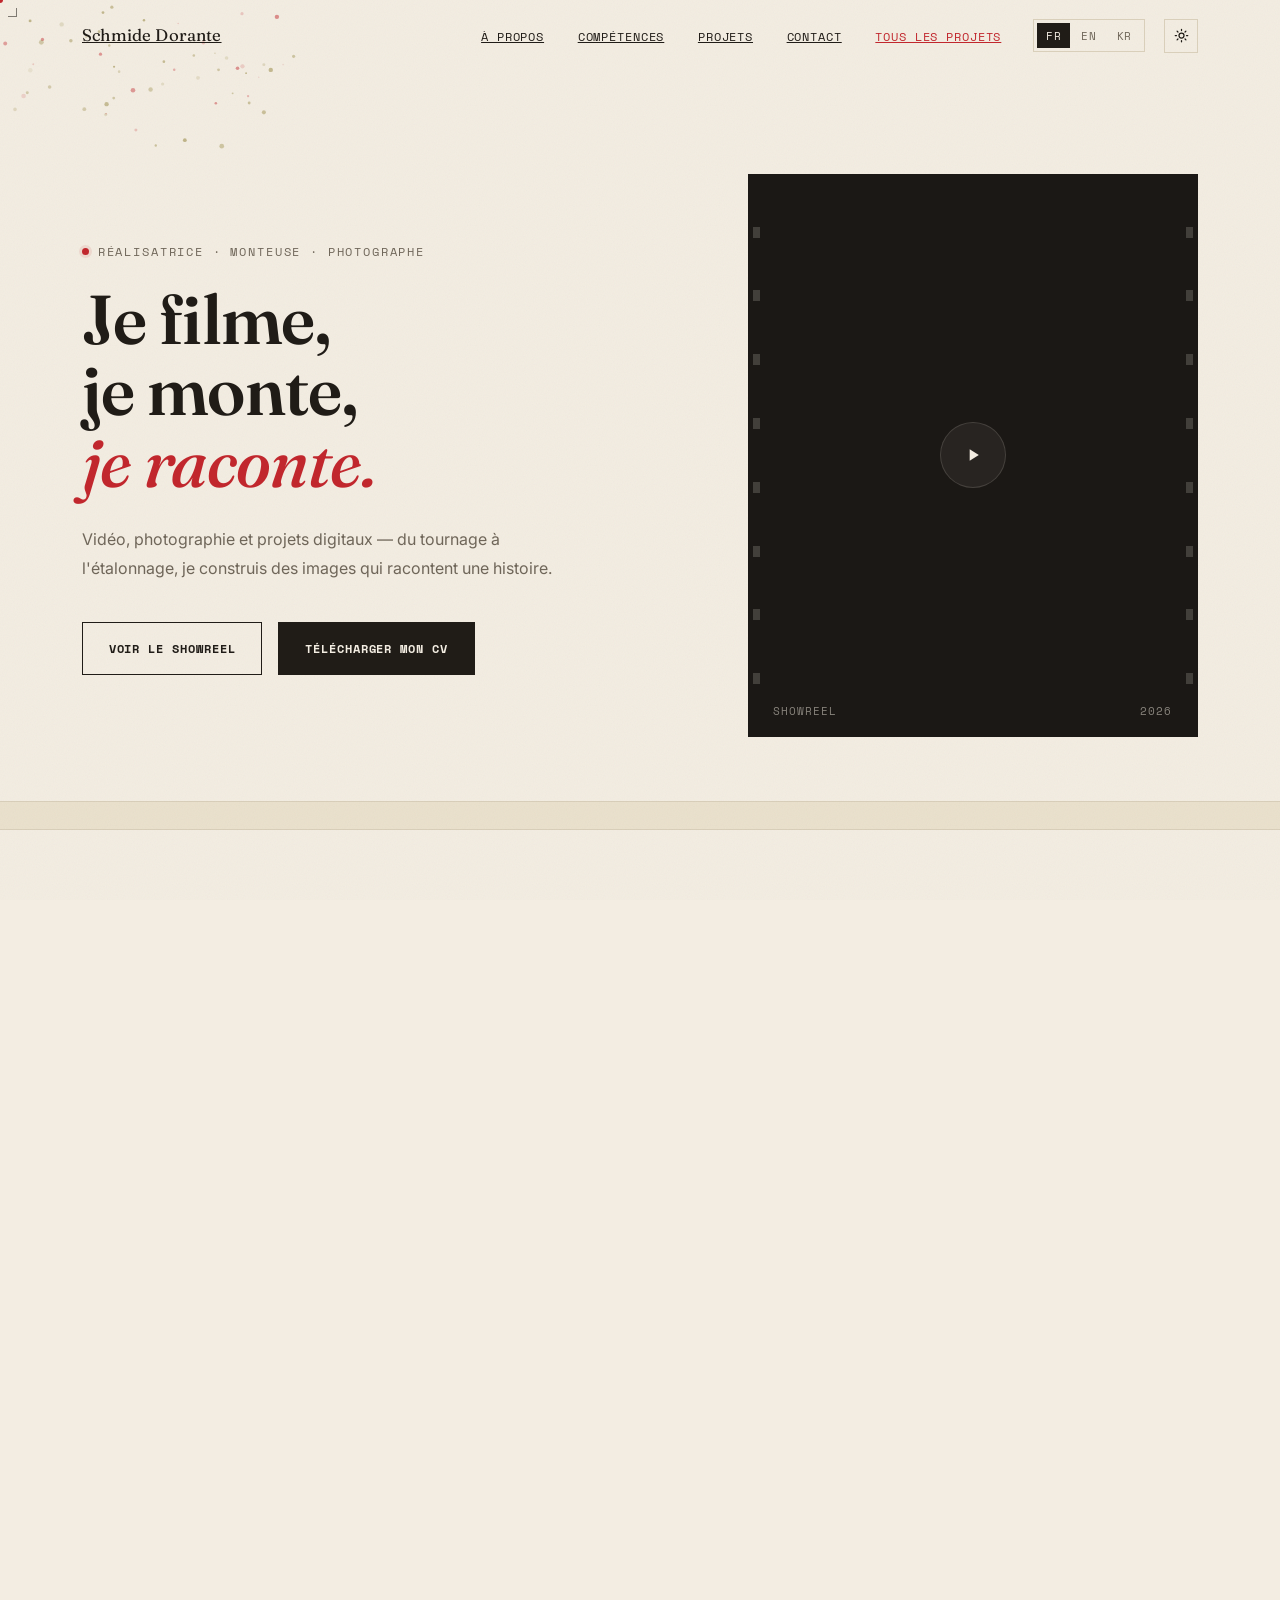
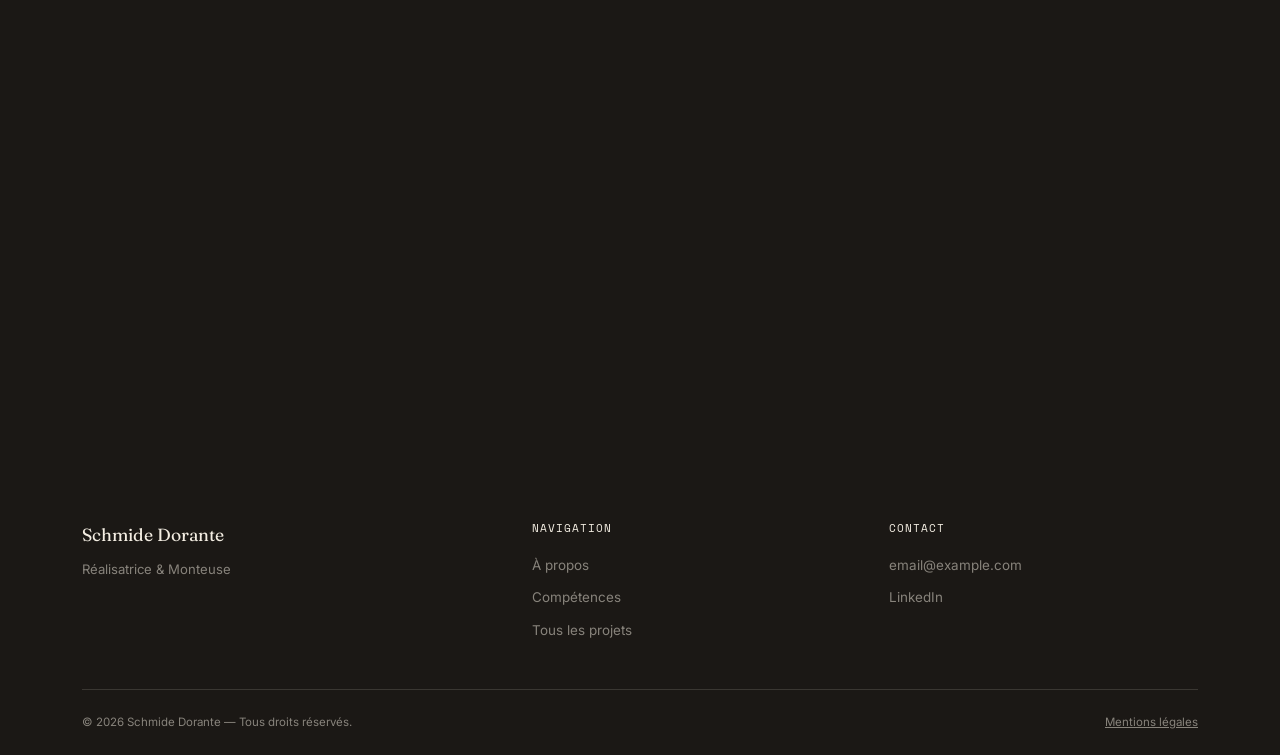
==== commit 37b3a521: "updating the background" ====
--- a/index.html
+++ b/index.html
@@ -14,6 +14,7 @@
   <link rel="stylesheet" href="https://fonts.googleapis.com/css2?family=Fraunces:ital,wght@0,500;0,600;0,700;1,500&family=Inter:wght@300;400;500;600;700&family=Space+Mono:wght@400;700&family=Noto+Sans+KR:wght@400;500;700&display=swap" />
 
   <link rel="stylesheet" href="css/style.css" />
+  <script>if(localStorage.getItem('theme')==='dark')document.documentElement.classList.add('dark')</script>
 </head>
 <body>
 
@@ -49,6 +50,14 @@
           <button class="lang-btn" data-lang="en" aria-pressed="false">EN</button>
           <button class="lang-btn" data-lang="kr" aria-pressed="false">KR</button>
         </div>
+        <button class="theme-toggle" id="theme-toggle" aria-label="Passer en mode sombre" title="Basculer le thème">
+          <svg class="icon-sun" width="15" height="15" viewBox="0 0 24 24" fill="none" stroke="currentColor" stroke-width="2" stroke-linecap="round" stroke-linejoin="round" aria-hidden="true">
+            <circle cx="12" cy="12" r="4"/><path d="M12 2v2M12 20v2M4.93 4.93l1.41 1.41M17.66 17.66l1.41 1.41M2 12h2M20 12h2M6.34 17.66l-1.41 1.41M19.07 4.93l-1.41 1.41"/>
+          </svg>
+          <svg class="icon-moon" width="15" height="15" viewBox="0 0 24 24" fill="none" stroke="currentColor" stroke-width="2" stroke-linecap="round" stroke-linejoin="round" aria-hidden="true">
+            <path d="M21 12.79A9 9 0 1 1 11.21 3 7 7 0 0 0 21 12.79z"/>
+          </svg>
+        </button>
         <button class="menu-toggle" id="menu-toggle" aria-expanded="false" aria-controls="nav-menu" aria-label="Ouvrir le menu">
           <span></span><span></span><span></span>
         </button>
@@ -61,6 +70,7 @@
     <!-- HERO -->
     <section class="hero" id="hero" aria-label="Introduction">
       <div class="hero-grain" aria-hidden="true"></div>
+      <canvas class="hero-canvas" id="hero-canvas" aria-hidden="true"></canvas>
       <div class="hero-inner">
         <div>
           <p class="hero-eyebrow"><span class="rec-dot" aria-hidden="true"></span><span data-i18n="hero.eyebrow">Réalisatrice · Monteuse · Photographe</span></p>
@@ -85,7 +95,7 @@
           <div class="hero-reel-caption"><span>SHOWREEL</span><span>2026</span></div>
         </div>
       </div>
-
+      
       <div class="ticker" aria-hidden="true">
         <div class="ticker-track" id="hero-ticker"></div>
       </div>
--- a/css/style.css
+++ b/css/style.css
@@ -1,9 +1,9 @@
-/* ==========================================================================
+/*
    PORTFOLIO — style.css
    Direction : éditorial minimaliste, papier chaud, accent "rec red".
    Signature : cadres "planche-contact" (sprockets + numéros de négatif),
    défilé de timecode, curseur en repères de viseur.
-   ========================================================================== */
+    */
 
 /* ---------- 1. Design tokens ---------- */
 :root {
@@ -33,6 +33,13 @@
   --ease: cubic-bezier(.4, 0, .2, 1);
 }
 
+html.dark {
+  --paper: #1b1815; --paper-2: #24201a; --ink: #f3ede2;
+  --ink-soft: rgba(243,237,226,.62); --ink-faint: rgba(243,237,226,.35);
+  --line: rgba(243,237,226,.14);
+  --rec: #e2565c; --rec-dim: rgba(226,86,92,.16); --rec-line: rgba(226,86,92,.4);
+}
+html.dark .about-frame, html.dark .frame-color { filter: brightness(1.08); }
 /* ---------- 2. Reset ---------- */
 *, *::before, *::after { box-sizing: border-box; margin: 0; padding: 0; }
 html { scroll-behavior: smooth; }
@@ -160,6 +167,17 @@
 }
 .lang-btn[aria-pressed="true"] { background: var(--ink); color: var(--paper); }
 
+.theme-toggle {
+  width: 34px; height: 34px; border: 1px solid var(--line); background: none;
+  display: flex; align-items: center; justify-content: center; position: relative; color: var(--ink);
+}
+.theme-toggle:hover { border-color: var(--rec); }
+.theme-toggle svg { position: absolute; transition: opacity .3s var(--ease), transform .3s var(--ease); }
+.theme-toggle .icon-moon { opacity: 0; transform: scale(.4) rotate(-50deg); }
+.theme-toggle .icon-sun { opacity: 1; transform: scale(1) rotate(0); }
+html.dark .theme-toggle .icon-sun { opacity: 0; transform: scale(.4) rotate(50deg); }
+html.dark .theme-toggle .icon-moon { opacity: 1; transform: scale(1) rotate(0); }
+
 .menu-toggle {
   display: none; flex-direction: column; justify-content: center; gap: 5px;
   background: none; border: none; width: 26px; padding: 4px;
@@ -175,7 +193,12 @@
   position: absolute; inset: 0; pointer-events: none; opacity: .05; mix-blend-mode: multiply;
   background-image: url("data:image/svg+xml,%3Csvg xmlns='http://www.w3.org/2000/svg' width='120' height='120'%3E%3Cfilter id='n'%3E%3CfeTurbulence type='fractalNoise' baseFrequency='0.9' numOctaves='2' stitchTiles='stitch'/%3E%3C/filter%3E%3Crect width='100%25' height='100%25' filter='url(%23n)'/%3E%3C/svg%3E");
 }
-.hero-inner { max-width: var(--max-w); margin: 0 auto; padding: 0 2rem; width: 100%; display: grid; grid-template-columns: 1.15fr .85fr; gap: 3.5rem; align-items: center; }
+.hero-canvas { position: absolute; inset: 0; z-index: 0; pointer-events: none; }
+.hero-inner {
+  max-width: var(--max-w); margin: 0 auto; padding: 0 2rem; width: 100%;
+  display: grid; grid-template-columns: 1.15fr .85fr; gap: 3.5rem; align-items: center;
+  position: relative; z-index: 1;   /* ← ces 2 lignes à ajouter */
+}
 
 .hero-eyebrow {
   display: inline-flex; align-items: center; gap: .55rem; font-family: var(--font-mono);
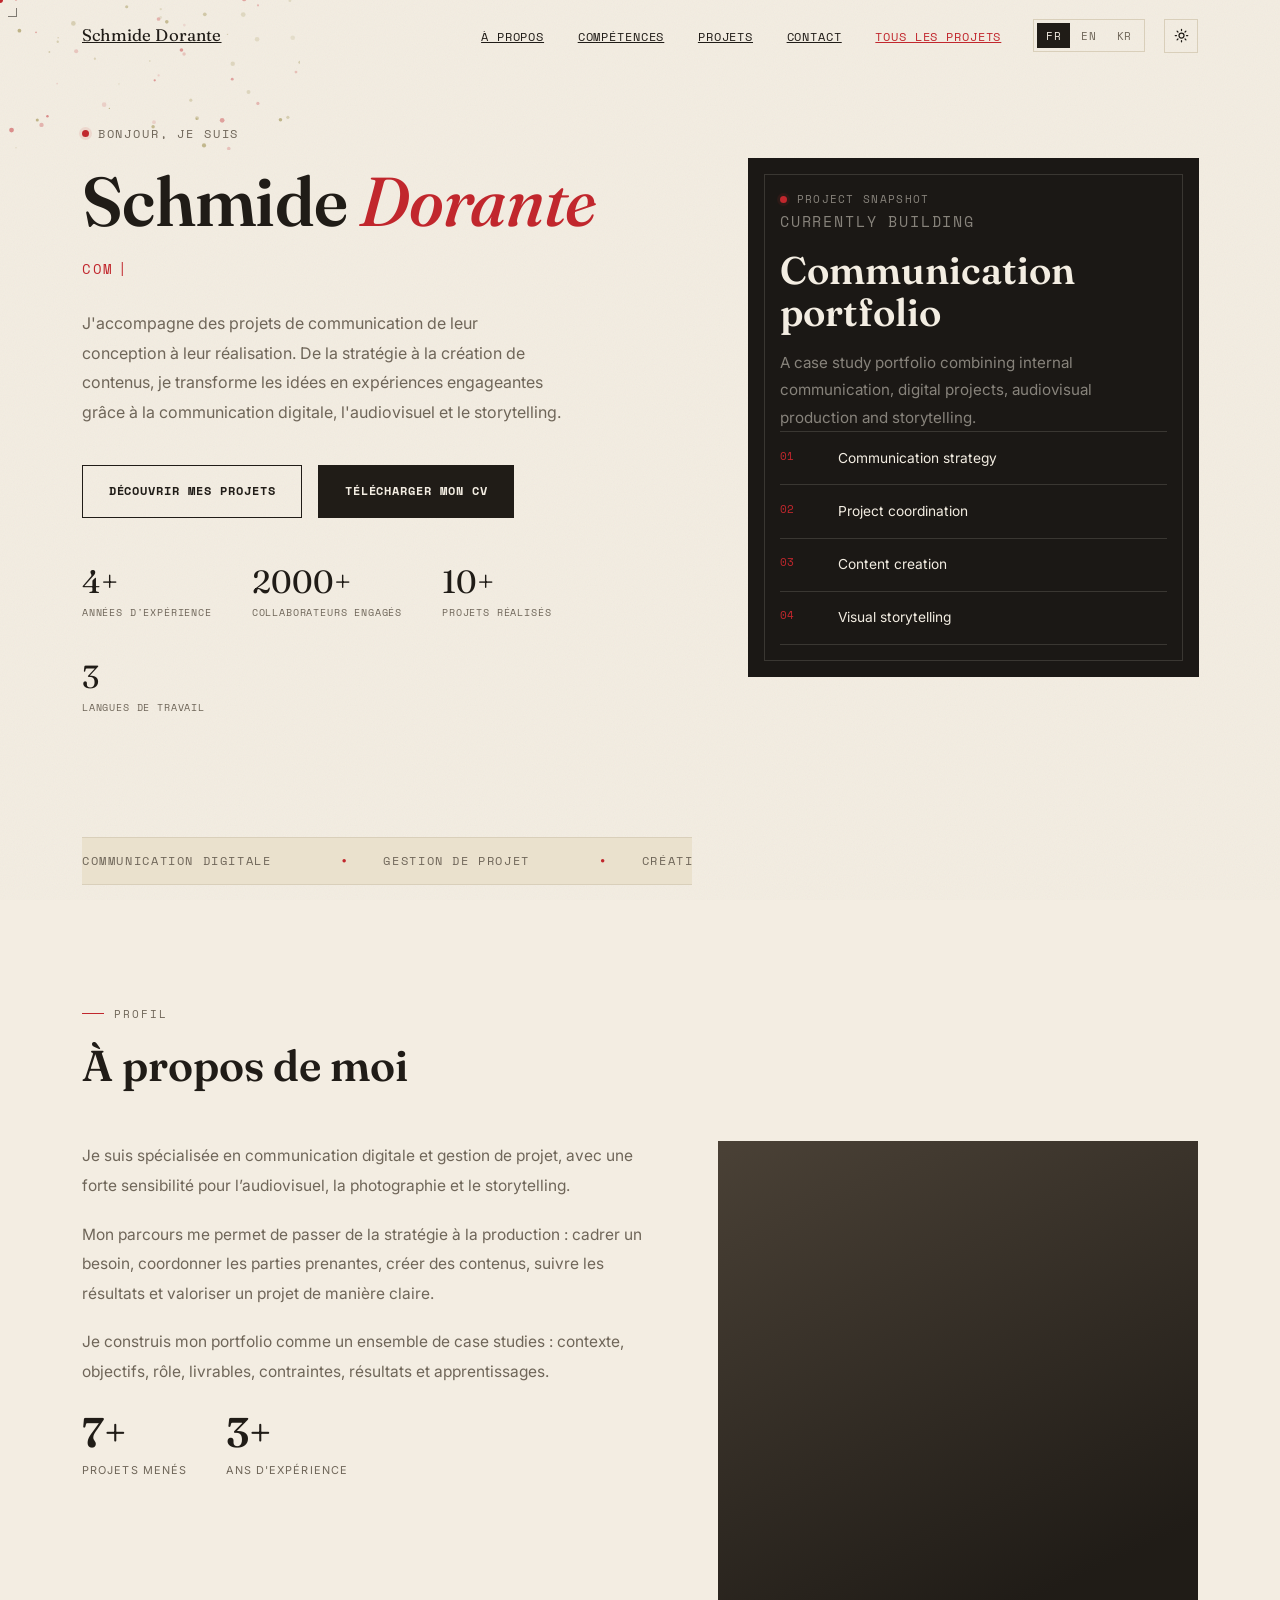
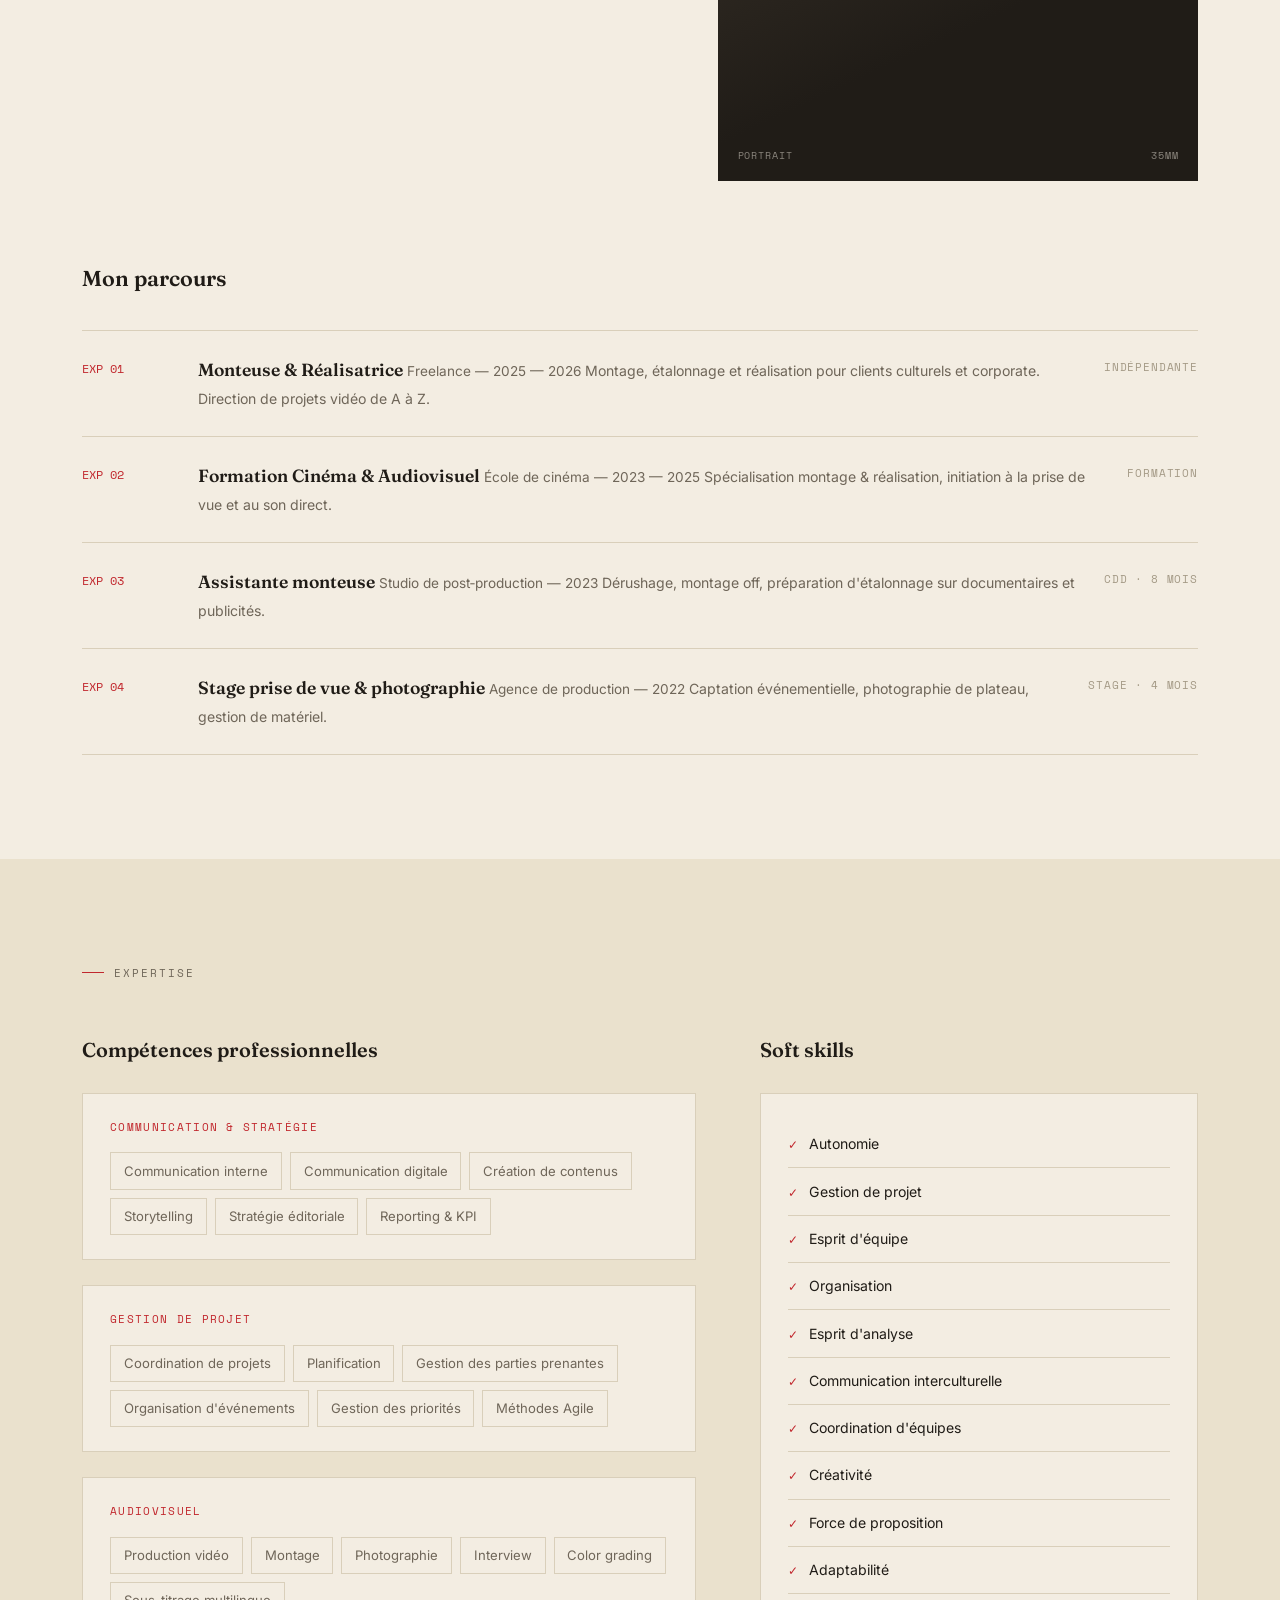
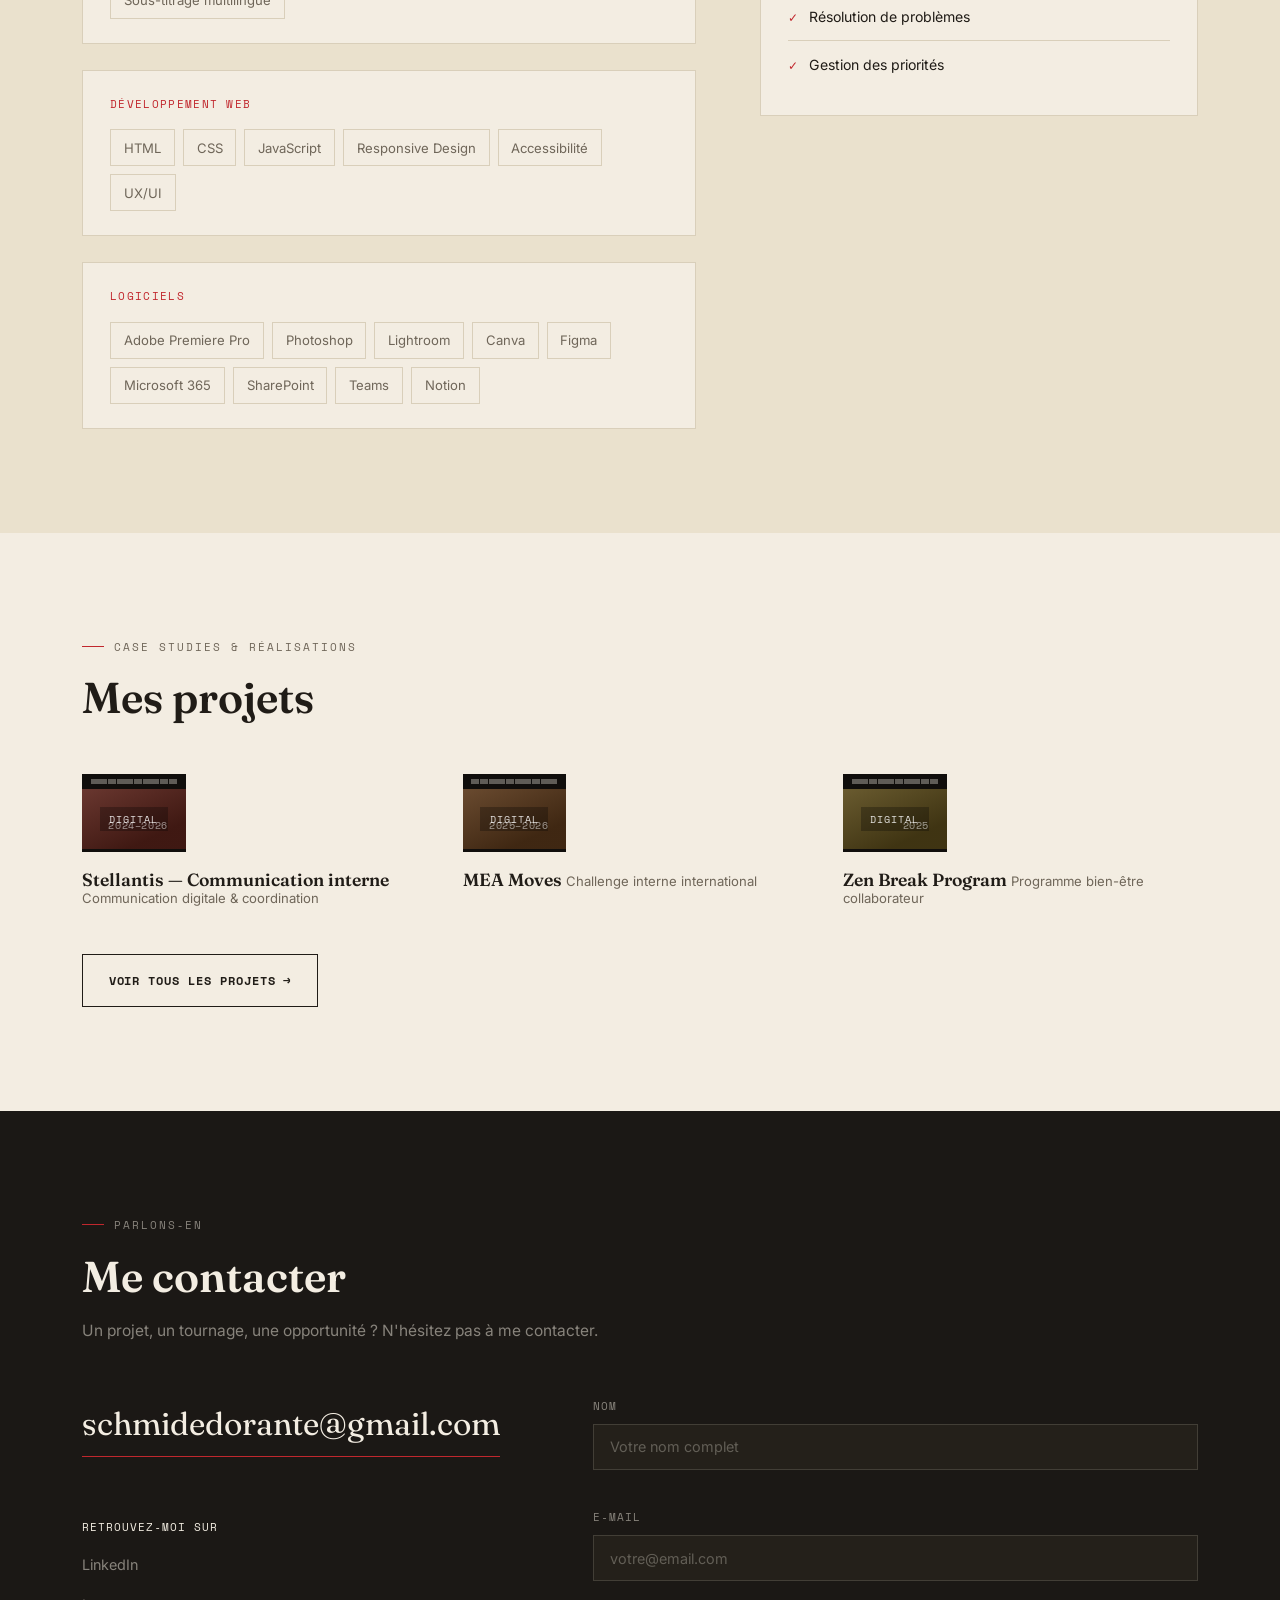
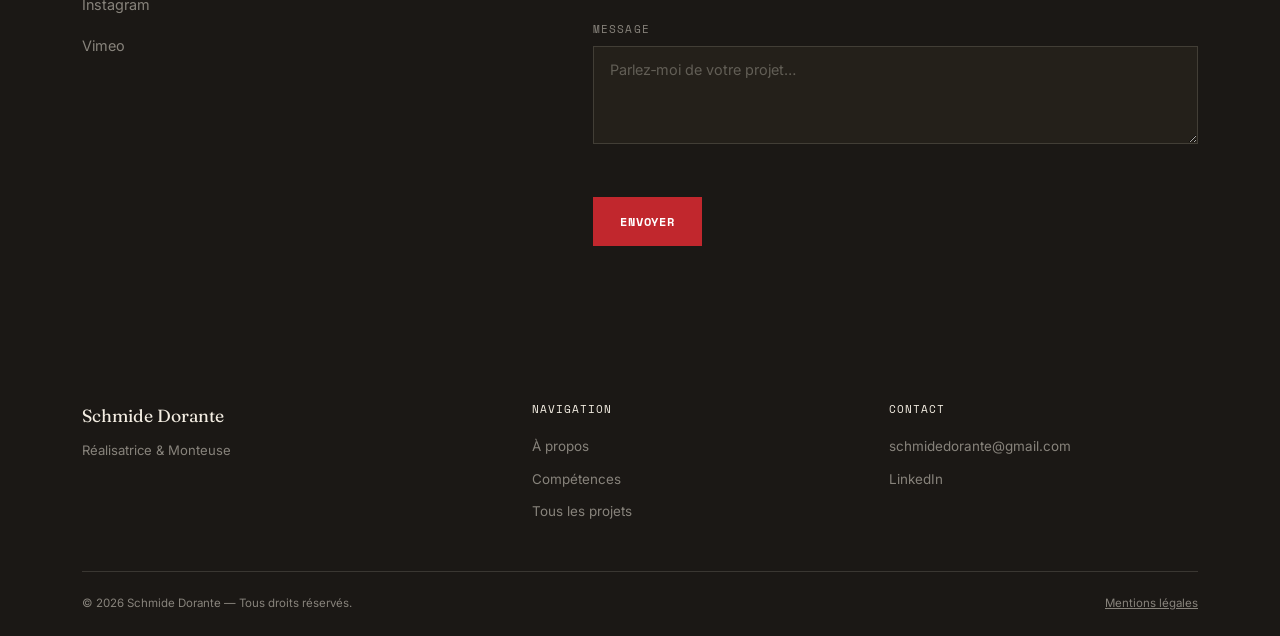
==== commit 337d2619: "updating" ====
--- a/index.html
+++ b/index.html
@@ -73,33 +73,102 @@
       <canvas class="hero-canvas" id="hero-canvas" aria-hidden="true"></canvas>
       <div class="hero-inner">
         <div>
-          <p class="hero-eyebrow"><span class="rec-dot" aria-hidden="true"></span><span data-i18n="hero.eyebrow">Réalisatrice · Monteuse · Photographe</span></p>
-          <h1 class="hero-title">
-            <span data-i18n="hero.titleLine1">Je filme,</span><br />
-            <span data-i18n="hero.titleLine2">je monte,</span><br />
-            <span class="accent" data-i18n="hero.titleLine3">je raconte.</span>
+          <p class="hero-eyebrow hero-greeting">
+            <span class="rec-dot" aria-hidden="true"></span>
+            <span data-i18n="hero.greeting">Bonjour, je suis</span>
+          </p>
+
+          <h1 class="hero-title hero-name">
+            Schmide <span class="accent">Dorante</span>
           </h1>
-          <p class="hero-sub" data-i18n="hero.sub">Vidéo, photographie et projets digitaux — du tournage à l'étalonnage, je construis des images qui racontent une histoire.</p>
+
+          <div class="hero-typed-wrap" aria-live="polite" aria-atomic="true">
+            <span class="hero-typed" id="hero-typed"></span>
+            <span class="typed-cursor" aria-hidden="true">|</span>
+          </div>
+
+          <p class="hero-sub hero-desc" data-i18n="hero.sub">
+            J’accompagne des projets de communication de leur conception jusqu’à leur réalisation.
+          </p>
+
           <div class="hero-cta">
-            <a class="btn btn-outline" data-site-vimeo target="_blank" rel="noopener noreferrer" data-i18n="hero.ctaReel">Voir le showreel</a>
-            <a class="btn btn-primary" data-site-cv download data-i18n="hero.ctaCv">Télécharger mon CV</a>
-          </div>
-        </div>
-
-        <div class="hero-reel" data-cursor-hover>
-          <span class="hero-reel-sprockets left" aria-hidden="true"><span></span><span></span><span></span><span></span><span></span><span></span><span></span><span></span></span>
-          <span class="hero-reel-sprockets right" aria-hidden="true"><span></span><span></span><span></span><span></span><span></span><span></span><span></span><span></span></span>
-          <div class="hero-reel-play" aria-hidden="true">
-            <svg width="20" height="20" viewBox="0 0 24 24" fill="currentColor"><path d="M8 5v14l11-7z"/></svg>
-          </div>
-          <div class="hero-reel-caption"><span>SHOWREEL</span><span>2026</span></div>
-        </div>
-      </div>
+            <a class="btn btn-outline" href="#projects" data-i18n="hero.ctaReel">
+              Découvrir mes projets
+            </a>
+            <a class="btn btn-primary" data-site-cv download data-i18n="hero.ctaCv">
+              Télécharger mon CV
+            </a>
+          </div>
+          <div class="hero-facts">
+              <div class="hero-fact">
+                  <span class="hero-fact-number">4+</span>
+                  <span class="hero-fact-label" data-i18n="hero.fact1">
+                      années d'expérience
+                  </span>
+              </div>
+
+              <div class="hero-fact">
+                  <span class="hero-fact-number">2000+</span>
+                  <span class="hero-fact-label" data-i18n="hero.fact2">
+                      collaborateurs engagés
+                  </span>
+              </div>
+
+              <div class="hero-fact">
+                  <span class="hero-fact-number">10+</span>
+                  <span class="hero-fact-label" data-i18n="hero.fact3">
+                      projets réalisés
+                  </span>
+              </div>
+
+              <div class="hero-fact">
+                  <span class="hero-fact-number">3</span>
+                  <span class="hero-fact-label" data-i18n="hero.fact4">
+                      langues de travail
+                  </span>
+              </div>
+          </div>
+        </div>
+
+        <div class="hero-proof-card" data-cursor-hover>
+          <div class="proof-card-header">
+            <span class="rec-dot" aria-hidden="true"></span>
+            <span>PROJECT SNAPSHOT</span>
+          </div>
+
+          <div class="proof-card-main">
+            <p class="proof-card-label">Currently building</p>
+            <h2>Communication portfolio</h2>
+            <p>
+              A case study portfolio combining internal communication, digital projects,
+              audiovisual production and storytelling.
+            </p>
+          </div>
+
+          <div class="proof-card-list">
+            <div>
+              <span>01</span>
+              <p>Communication strategy</p>
+            </div>
+            <div>
+              <span>02</span>
+              <p>Project coordination</p>
+            </div>
+            <div>
+              <span>03</span>
+              <p>Content creation</p>
+            </div>
+            <div>
+              <span>04</span>
+              <p>Visual storytelling</p>
+            </div>
+          </div>
+        </div>
       
-      <div class="ticker" aria-hidden="true">
-        <div class="ticker-track" id="hero-ticker"></div>
-      </div>
-    </section>
+        <div class="ticker" aria-hidden="true">
+          <div class="ticker-track" id="hero-ticker"></div>
+        </div>
+      </section>
 
     <!-- À PROPOS -->
     <section class="section" id="about" aria-labelledby="about-title">
--- a/css/style.css
+++ b/css/style.css
@@ -209,10 +209,120 @@
 
 .hero-title { font-family: var(--font-display); font-size: clamp(2.6rem, 5.4vw, 4.6rem); line-height: 1.04; letter-spacing: -.01em; font-weight: 600; }
 .hero-title .accent { color: var(--rec); font-style: italic; font-weight: 500; }
-
+.hero-typed-wrap {
+  margin-top: 1.2rem;
+  font-family: var(--font-mono);
+  font-size: .85rem;
+  letter-spacing: .12em;
+  text-transform: uppercase;
+  color: var(--rec);
+  min-height: 1.6rem;
+  display: flex;
+  align-items: center;
+  gap: .25rem;
+}
+
+.typed-cursor {
+  color: var(--rec);
+  animation: blink 1s steps(1) infinite;
+}
+
+@keyframes blink {
+  50% {
+    opacity: 0;
+  }
+}
+@keyframes fade-up {
+  from {
+    opacity: 0;
+    transform: translateY(30px) scale(.98);
+    filter: blur(6px);
+  }
+
+  to {
+    opacity: 1;
+    transform: translateY(0) scale(1);
+    filter: blur(0);
+  }
+}
+
+.hero-greeting {
+  animation: fade-up .6s ease .1s both;
+}
+
+.hero-name {
+  animation: fade-up .6s ease .25s both;
+}
+
+.hero-typed-wrap {
+  animation: fade-up .6s ease .4s both;
+}
+
+.hero-desc {
+  animation: fade-up .6s ease .55s both;
+}
+
+.hero-cta {
+  animation: fade-up .6s ease .7s both;
+}
+
+.hero-facts {
+  animation: fade-up .6s ease .85s both;
+}
+
+.hero-proof-card {
+  animation: fade-up .7s ease .35s both;
+}
 .hero-sub { margin-top: 1.6rem; max-width: 480px; color: var(--ink-soft); font-size: 1rem; line-height: 1.85; }
 
 .hero-cta { margin-top: 2.4rem; display: flex; flex-wrap: wrap; gap: 1rem; }
+.hero-facts{
+
+    display:flex;
+
+    flex-wrap:wrap;
+
+    gap:2.5rem;
+
+    margin-top:3rem;
+
+}
+
+.hero-fact{
+
+    display:flex;
+
+    flex-direction:column;
+
+    gap:.35rem;
+
+}
+
+.hero-fact-number{
+
+    font-family:var(--font-display);
+
+    font-size:2rem;
+
+    line-height:1;
+
+    color:var(--ink);
+
+}
+
+.hero-fact-label{
+
+    font-family:var(--font-mono);
+
+    font-size:.65rem;
+
+    text-transform:uppercase;
+
+    letter-spacing:.08em;
+
+    color:var(--ink-soft);
+
+}
 .btn {
   display: inline-flex; align-items: center; gap: .6rem; font-family: var(--font-mono);
   font-size: .74rem; font-weight: 700; letter-spacing: .08em; text-transform: uppercase;
@@ -242,6 +352,89 @@
   position: absolute; bottom: 1rem; left: 1.6rem; right: 1.6rem; z-index: 2;
   font-family: var(--font-mono); font-size: .66rem; letter-spacing: .1em; text-transform: uppercase;
   color: var(--on-dark-soft); display: flex; justify-content: space-between;
+}
+.hero-proof-card {
+  position: relative;
+  background: var(--dark);
+  color: var(--on-dark);
+  padding: 2rem;
+  min-height: 480px;
+  display: flex;
+  flex-direction: column;
+  justify-content: space-between;
+  overflow: hidden;
+}
+
+.hero-proof-card::before {
+  content: "";
+  position: absolute;
+  inset: 1rem;
+  border: 1px solid var(--on-dark-line);
+  pointer-events: none;
+}
+
+.proof-card-header {
+  position: relative;
+  z-index: 1;
+  display: flex;
+  align-items: center;
+  gap: .6rem;
+  font-family: var(--font-mono);
+  font-size: .68rem;
+  letter-spacing: .12em;
+  color: var(--on-dark-soft);
+}
+
+.proof-card-main {
+  position: relative;
+  z-index: 1;
+}
+
+.proof-card-label {
+  font-family: var(--font-mono);
+  font-size: .68rem;
+  letter-spacing: .12em;
+  text-transform: uppercase;
+  color: var(--rec);
+  margin-bottom: .8rem;
+}
+
+.proof-card-main h2 {
+  font-family: var(--font-display);
+  font-size: clamp(1.8rem, 3vw, 2.6rem);
+  line-height: 1.1;
+  margin-bottom: 1rem;
+}
+
+.proof-card-main p {
+  color: var(--on-dark-soft);
+  font-size: .95rem;
+  line-height: 1.8;
+}
+
+.proof-card-list {
+  position: relative;
+  z-index: 1;
+  border-top: 1px solid var(--on-dark-line);
+}
+
+.proof-card-list div {
+  display: grid;
+  grid-template-columns: 42px 1fr;
+  gap: 1rem;
+  padding: .9rem 0;
+  border-bottom: 1px solid var(--on-dark-line);
+}
+
+.proof-card-list span {
+  font-family: var(--font-mono);
+  font-size: .68rem;
+  color: var(--rec);
+}
+
+.proof-card-list p {
+  font-size: .86rem;
+  color: var(--on-dark);
 }
 
 /* Ticker (timecode / crédits défilants) */
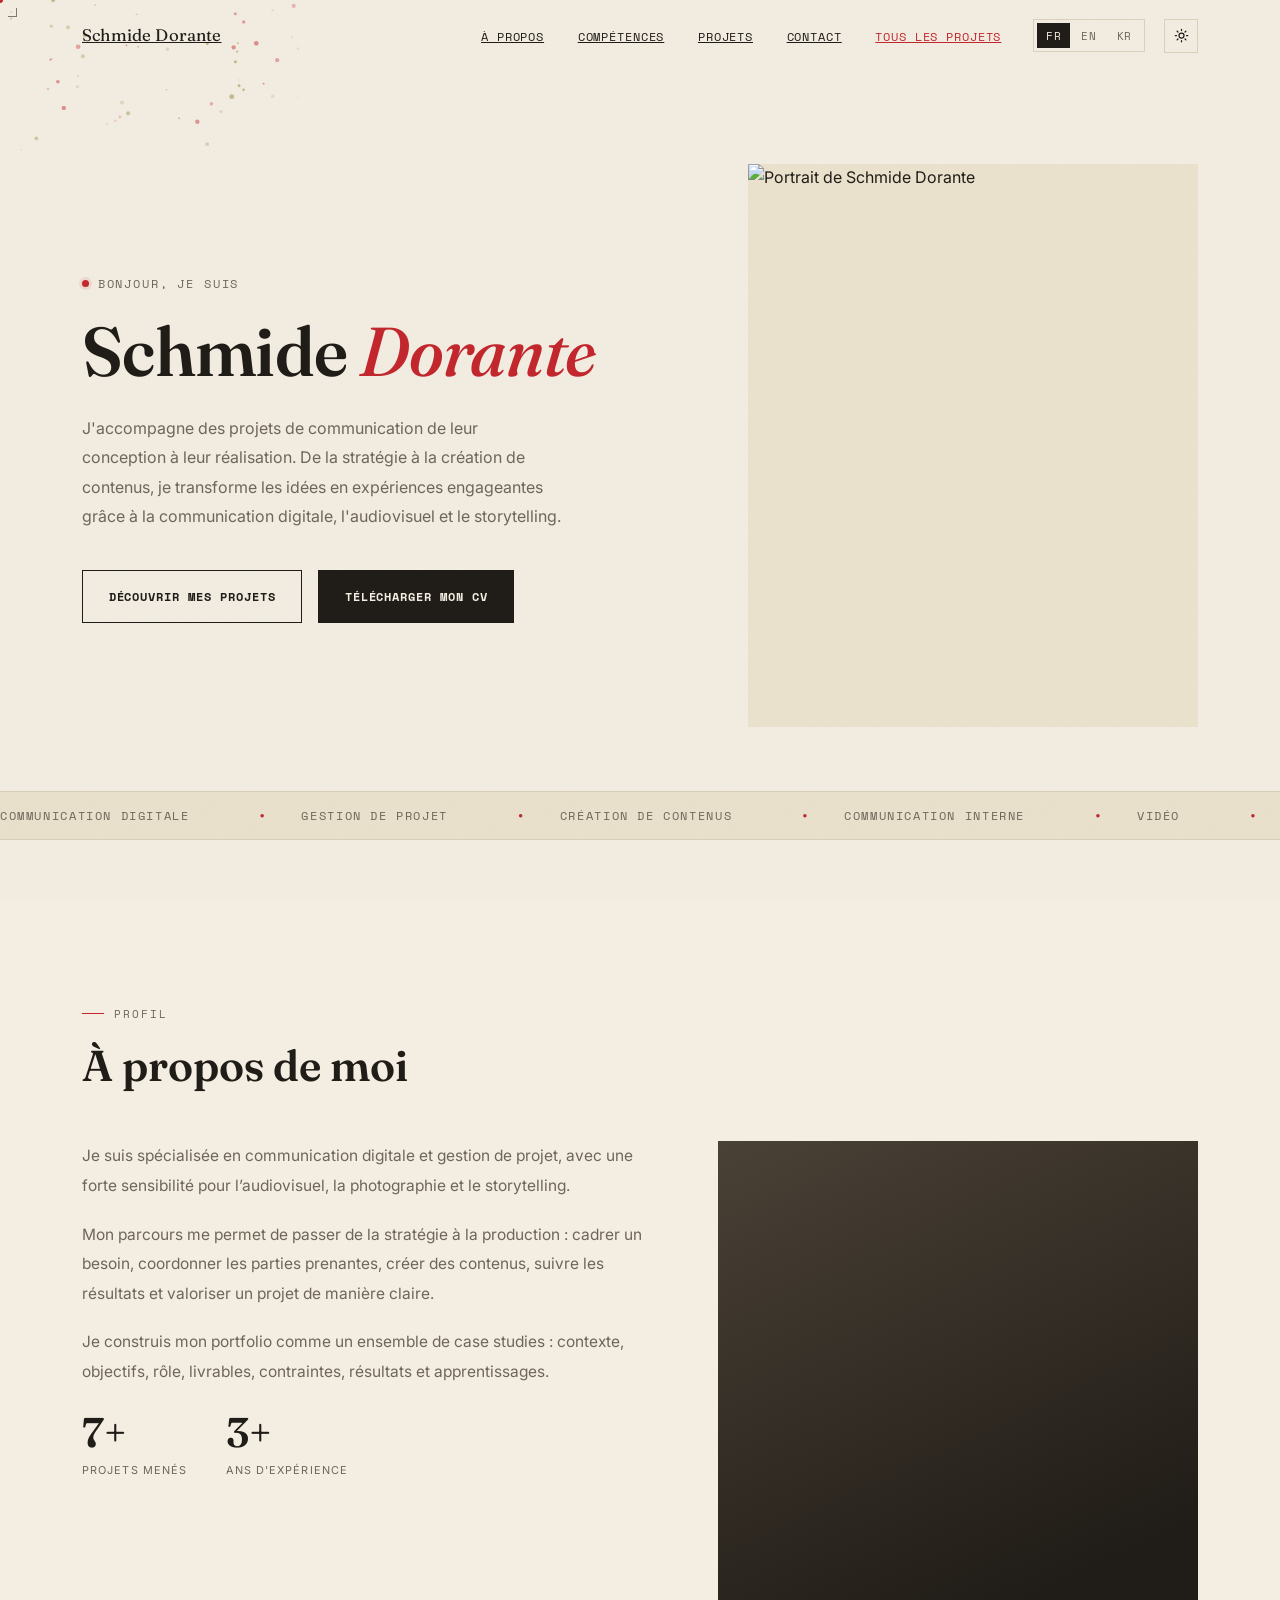
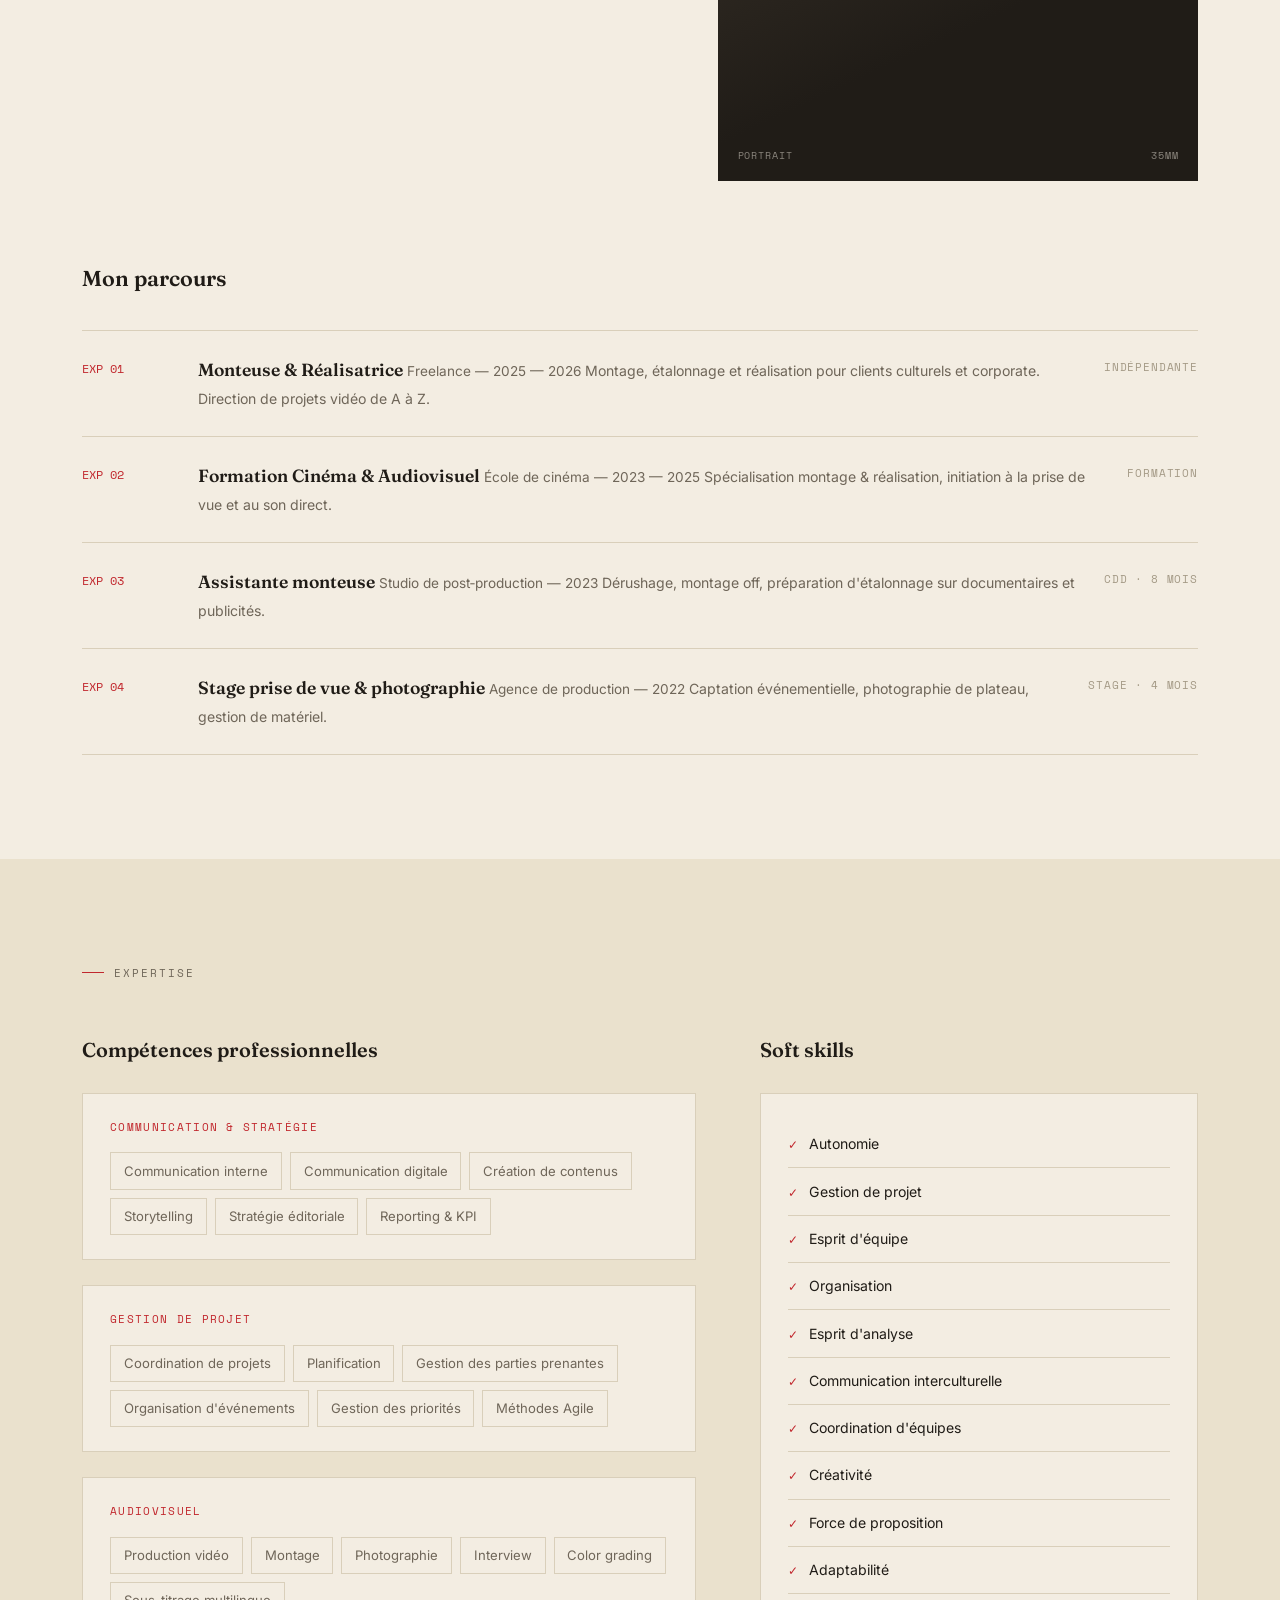
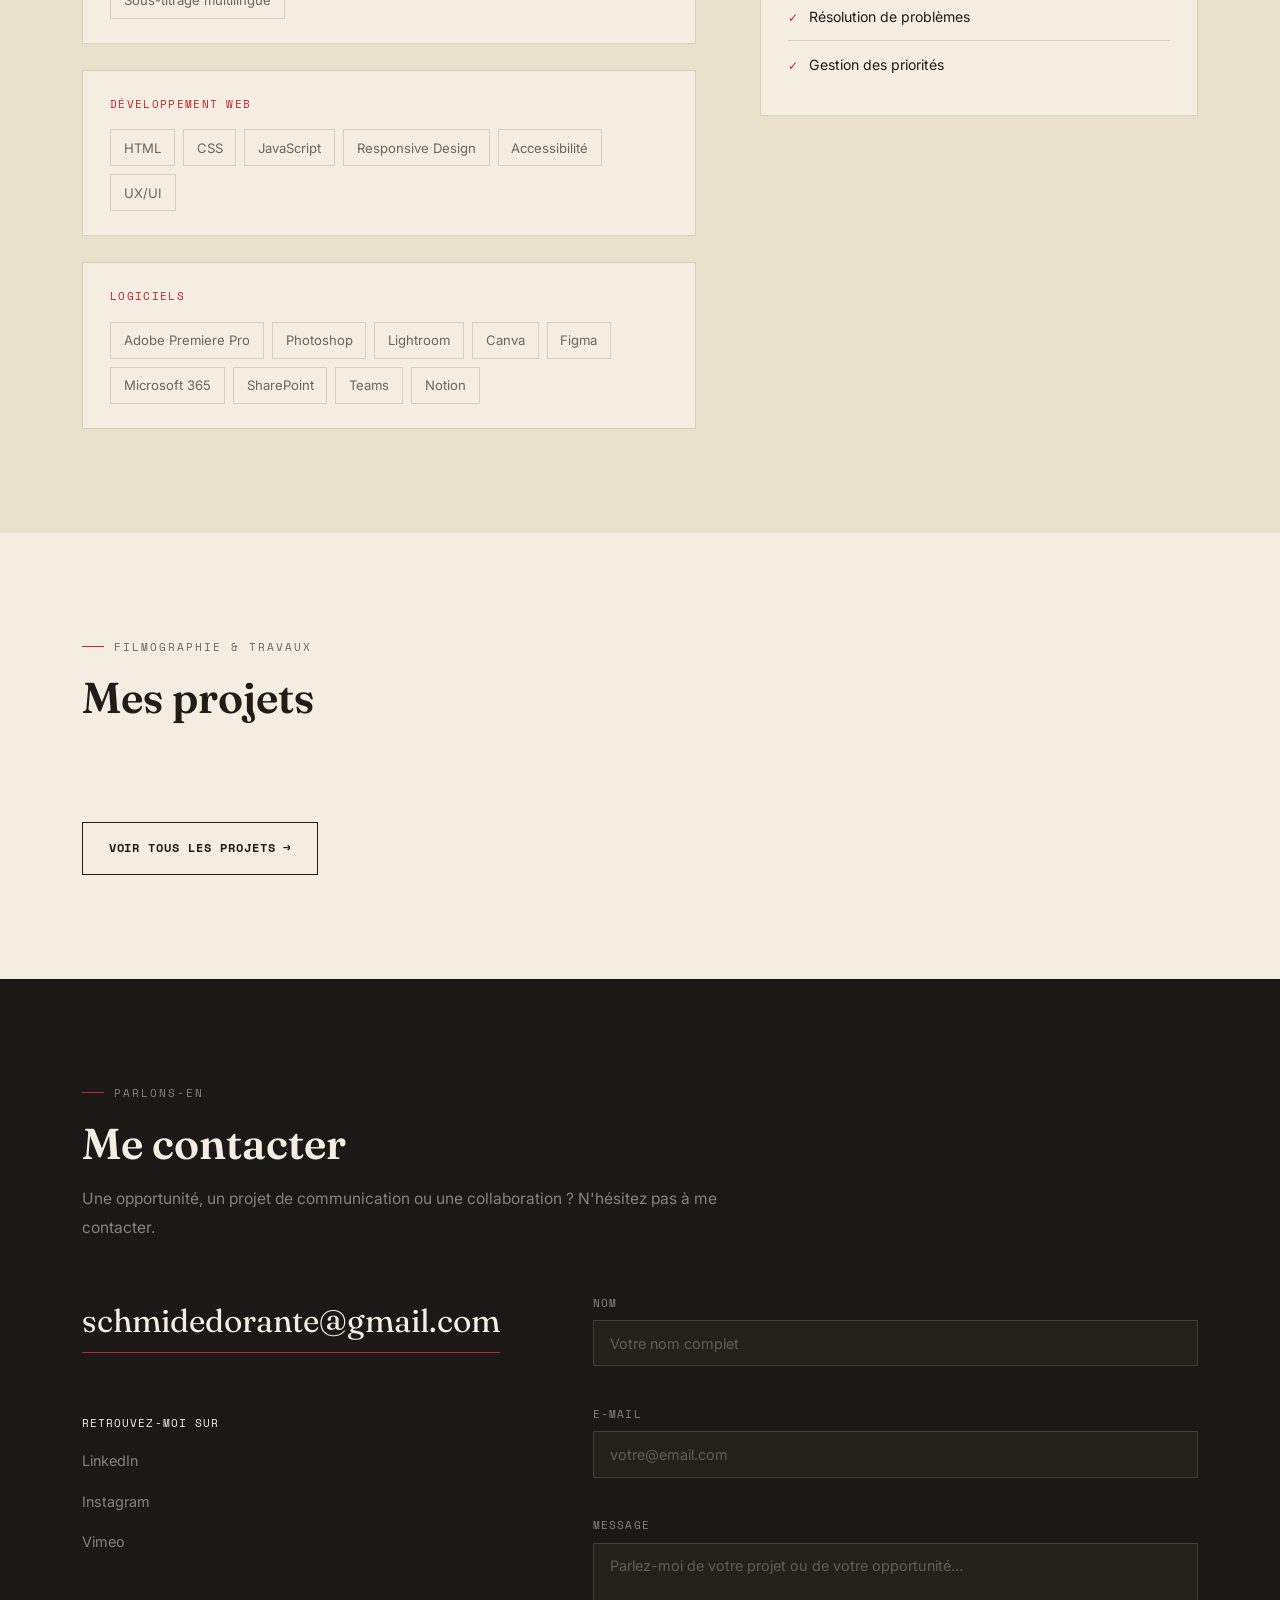
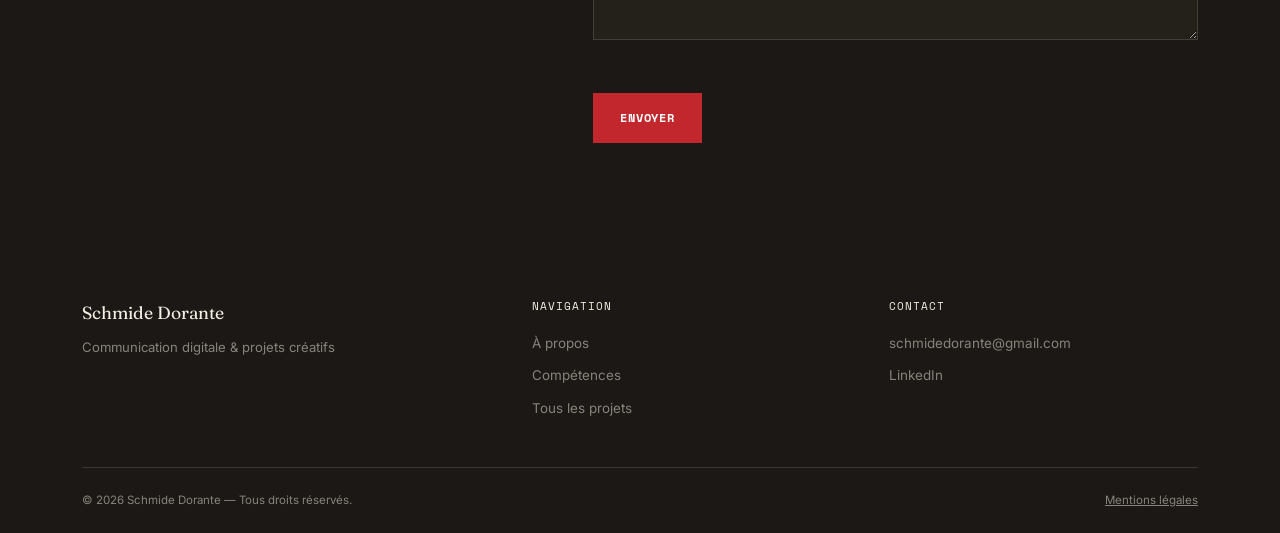
==== commit 42503549: "Move html to root for github" ====
--- a/index.html
+++ b/index.html
@@ -3,9 +3,9 @@
 <head>
   <meta charset="UTF-8" />
   <meta name="viewport" content="width=device-width, initial-scale=1.0" />
-  <meta name="description" content="Portfolio de Schmide Dorante, réalisatrice, monteuse et photographe." />
+  <meta name="description" content="Portfolio de Schmide Dorante — communication digitale, gestion de projet, audiovisuel et projets créatifs." />
   <meta name="theme-color" content="#f3ede2" />
-  <title> Schmide Dorante — Réalisatrice &amp; Monteuse</title>
+  <title>Schmide Dorante — Communication digitale &amp; projets créatifs</title>
 
   <link rel="icon" type="image/svg+xml" href="favicon.svg" />
 
@@ -73,102 +73,29 @@
       <canvas class="hero-canvas" id="hero-canvas" aria-hidden="true"></canvas>
       <div class="hero-inner">
         <div>
-          <p class="hero-eyebrow hero-greeting">
+          <p class="hero-eyebrow">
             <span class="rec-dot" aria-hidden="true"></span>
             <span data-i18n="hero.greeting">Bonjour, je suis</span>
           </p>
-
-          <h1 class="hero-title hero-name">
+          <h1 class="hero-title">
             Schmide <span class="accent">Dorante</span>
           </h1>
-
-          <div class="hero-typed-wrap" aria-live="polite" aria-atomic="true">
-            <span class="hero-typed" id="hero-typed"></span>
-            <span class="typed-cursor" aria-hidden="true">|</span>
-          </div>
-
-          <p class="hero-sub hero-desc" data-i18n="hero.sub">
-            J’accompagne des projets de communication de leur conception jusqu’à leur réalisation.
+          <p class="hero-sub" data-i18n="hero.sub">
+            J'accompagne des projets de communication de leur conception à leur réalisation.
           </p>
-
           <div class="hero-cta">
-            <a class="btn btn-outline" href="#projects" data-i18n="hero.ctaReel">
-              Découvrir mes projets
-            </a>
-            <a class="btn btn-primary" data-site-cv download data-i18n="hero.ctaCv">
-              Télécharger mon CV
-            </a>
-          </div>
-          <div class="hero-facts">
-              <div class="hero-fact">
-                  <span class="hero-fact-number">4+</span>
-                  <span class="hero-fact-label" data-i18n="hero.fact1">
-                      années d'expérience
-                  </span>
-              </div>
-
-              <div class="hero-fact">
-                  <span class="hero-fact-number">2000+</span>
-                  <span class="hero-fact-label" data-i18n="hero.fact2">
-                      collaborateurs engagés
-                  </span>
-              </div>
-
-              <div class="hero-fact">
-                  <span class="hero-fact-number">10+</span>
-                  <span class="hero-fact-label" data-i18n="hero.fact3">
-                      projets réalisés
-                  </span>
-              </div>
-
-              <div class="hero-fact">
-                  <span class="hero-fact-number">3</span>
-                  <span class="hero-fact-label" data-i18n="hero.fact4">
-                      langues de travail
-                  </span>
-              </div>
-          </div>
-        </div>
-
-        <div class="hero-proof-card" data-cursor-hover>
-          <div class="proof-card-header">
-            <span class="rec-dot" aria-hidden="true"></span>
-            <span>PROJECT SNAPSHOT</span>
-          </div>
-
-          <div class="proof-card-main">
-            <p class="proof-card-label">Currently building</p>
-            <h2>Communication portfolio</h2>
-            <p>
-              A case study portfolio combining internal communication, digital projects,
-              audiovisual production and storytelling.
-            </p>
-          </div>
-
-          <div class="proof-card-list">
-            <div>
-              <span>01</span>
-              <p>Communication strategy</p>
-            </div>
-            <div>
-              <span>02</span>
-              <p>Project coordination</p>
-            </div>
-            <div>
-              <span>03</span>
-              <p>Content creation</p>
-            </div>
-            <div>
-              <span>04</span>
-              <p>Visual storytelling</p>
-            </div>
-          </div>
-        </div>
-      
-        <div class="ticker" aria-hidden="true">
-          <div class="ticker-track" id="hero-ticker"></div>
-        </div>
-      </section>
+            <a class="btn btn-outline" href="#projects" data-i18n="hero.ctaReel">Découvrir mes projets</a>
+            <a class="btn btn-primary" data-site-cv download data-i18n="hero.ctaCv">Télécharger mon CV</a>
+          </div>
+        </div>
+        <div class="hero-photo" data-cursor-hover>
+          <img src="assets/img/portrait.jpg" alt="Portrait de Schmide Dorante">
+        </div>
+      </div>
+      <div class="ticker" aria-hidden="true">
+        <div class="ticker-track" id="hero-ticker"></div>
+      </div>
+    </section>
 
     <!-- À PROPOS -->
     <section class="section" id="about" aria-labelledby="about-title">
@@ -348,7 +275,8 @@
       </div>
     </div>
   </footer>
-
+  <script src="js/site.js"></script>
+  <script src="js/projects.js"></script>
   <script src="js/content.js"></script>
   <script src="js/main.js"></script>
 </body>
--- a/css/style.css
+++ b/css/style.css
@@ -209,120 +209,10 @@
 
 .hero-title { font-family: var(--font-display); font-size: clamp(2.6rem, 5.4vw, 4.6rem); line-height: 1.04; letter-spacing: -.01em; font-weight: 600; }
 .hero-title .accent { color: var(--rec); font-style: italic; font-weight: 500; }
-.hero-typed-wrap {
-  margin-top: 1.2rem;
-  font-family: var(--font-mono);
-  font-size: .85rem;
-  letter-spacing: .12em;
-  text-transform: uppercase;
-  color: var(--rec);
-  min-height: 1.6rem;
-  display: flex;
-  align-items: center;
-  gap: .25rem;
-}
-
-.typed-cursor {
-  color: var(--rec);
-  animation: blink 1s steps(1) infinite;
-}
-
-@keyframes blink {
-  50% {
-    opacity: 0;
-  }
-}
-@keyframes fade-up {
-  from {
-    opacity: 0;
-    transform: translateY(30px) scale(.98);
-    filter: blur(6px);
-  }
-
-  to {
-    opacity: 1;
-    transform: translateY(0) scale(1);
-    filter: blur(0);
-  }
-}
-
-.hero-greeting {
-  animation: fade-up .6s ease .1s both;
-}
-
-.hero-name {
-  animation: fade-up .6s ease .25s both;
-}
-
-.hero-typed-wrap {
-  animation: fade-up .6s ease .4s both;
-}
-
-.hero-desc {
-  animation: fade-up .6s ease .55s both;
-}
-
-.hero-cta {
-  animation: fade-up .6s ease .7s both;
-}
-
-.hero-facts {
-  animation: fade-up .6s ease .85s both;
-}
-
-.hero-proof-card {
-  animation: fade-up .7s ease .35s both;
-}
+
 .hero-sub { margin-top: 1.6rem; max-width: 480px; color: var(--ink-soft); font-size: 1rem; line-height: 1.85; }
 
 .hero-cta { margin-top: 2.4rem; display: flex; flex-wrap: wrap; gap: 1rem; }
-.hero-facts{
-
-    display:flex;
-
-    flex-wrap:wrap;
-
-    gap:2.5rem;
-
-    margin-top:3rem;
-
-}
-
-.hero-fact{
-
-    display:flex;
-
-    flex-direction:column;
-
-    gap:.35rem;
-
-}
-
-.hero-fact-number{
-
-    font-family:var(--font-display);
-
-    font-size:2rem;
-
-    line-height:1;
-
-    color:var(--ink);
-
-}
-
-.hero-fact-label{
-
-    font-family:var(--font-mono);
-
-    font-size:.65rem;
-
-    text-transform:uppercase;
-
-    letter-spacing:.08em;
-
-    color:var(--ink-soft);
-
-}
 .btn {
   display: inline-flex; align-items: center; gap: .6rem; font-family: var(--font-mono);
   font-size: .74rem; font-weight: 700; letter-spacing: .08em; text-transform: uppercase;
@@ -353,88 +243,17 @@
   font-family: var(--font-mono); font-size: .66rem; letter-spacing: .1em; text-transform: uppercase;
   color: var(--on-dark-soft); display: flex; justify-content: space-between;
 }
-.hero-proof-card {
-  position: relative;
-  background: var(--dark);
-  color: var(--on-dark);
-  padding: 2rem;
-  min-height: 480px;
-  display: flex;
-  flex-direction: column;
-  justify-content: space-between;
+
+.hero-photo {
+  aspect-ratio: 4 / 5;
   overflow: hidden;
-}
-
-.hero-proof-card::before {
-  content: "";
-  position: absolute;
-  inset: 1rem;
-  border: 1px solid var(--on-dark-line);
-  pointer-events: none;
-}
-
-.proof-card-header {
-  position: relative;
-  z-index: 1;
-  display: flex;
-  align-items: center;
-  gap: .6rem;
-  font-family: var(--font-mono);
-  font-size: .68rem;
-  letter-spacing: .12em;
-  color: var(--on-dark-soft);
-}
-
-.proof-card-main {
-  position: relative;
-  z-index: 1;
-}
-
-.proof-card-label {
-  font-family: var(--font-mono);
-  font-size: .68rem;
-  letter-spacing: .12em;
-  text-transform: uppercase;
-  color: var(--rec);
-  margin-bottom: .8rem;
-}
-
-.proof-card-main h2 {
-  font-family: var(--font-display);
-  font-size: clamp(1.8rem, 3vw, 2.6rem);
-  line-height: 1.1;
-  margin-bottom: 1rem;
-}
-
-.proof-card-main p {
-  color: var(--on-dark-soft);
-  font-size: .95rem;
-  line-height: 1.8;
-}
-
-.proof-card-list {
-  position: relative;
-  z-index: 1;
-  border-top: 1px solid var(--on-dark-line);
-}
-
-.proof-card-list div {
-  display: grid;
-  grid-template-columns: 42px 1fr;
-  gap: 1rem;
-  padding: .9rem 0;
-  border-bottom: 1px solid var(--on-dark-line);
-}
-
-.proof-card-list span {
-  font-family: var(--font-mono);
-  font-size: .68rem;
-  color: var(--rec);
-}
-
-.proof-card-list p {
-  font-size: .86rem;
-  color: var(--on-dark);
+  background: var(--paper-2);
+}
+
+.hero-photo img {
+  width: 100%;
+  height: 100%;
+  object-fit: cover;
 }
 
 /* Ticker (timecode / crédits défilants) */
@@ -628,3 +447,79 @@
   .footer-bottom { flex-direction: column; align-items: flex-start; }
   .detail-header { flex-direction: column; }
 }
+
+/* =====================================================
+   Featured project
+===================================================== */
+
+.featured-project{
+
+    display:grid;
+
+    grid-template-columns:1fr 1fr;
+
+    gap:4rem;
+
+    align-items:center;
+
+    margin:5rem 0;
+
+}
+
+.featured-label{
+
+    font-family:var(--font-mono);
+
+    font-size:.7rem;
+
+    letter-spacing:.14em;
+
+    text-transform:uppercase;
+
+    color:var(--rec);
+
+}
+
+.featured-title{
+
+    margin-top:1rem;
+
+    font-family:var(--font-display);
+
+    font-size:clamp(2rem,4vw,3.6rem);
+
+}
+
+.featured-desc{
+
+    margin:1.6rem 0 2rem;
+
+    max-width:540px;
+
+    color:var(--ink-soft);
+
+    line-height:1.9;
+
+}
+
+.featured-image{
+
+    aspect-ratio:4/3;
+
+    overflow:hidden;
+
+    border-radius:20px;
+
+    background:var(--paper-2);
+
+}
+
+.featured-image img{
+
+    width:100%;
+
+    height:100%;
+
+    object-fit:cover;
+
+}
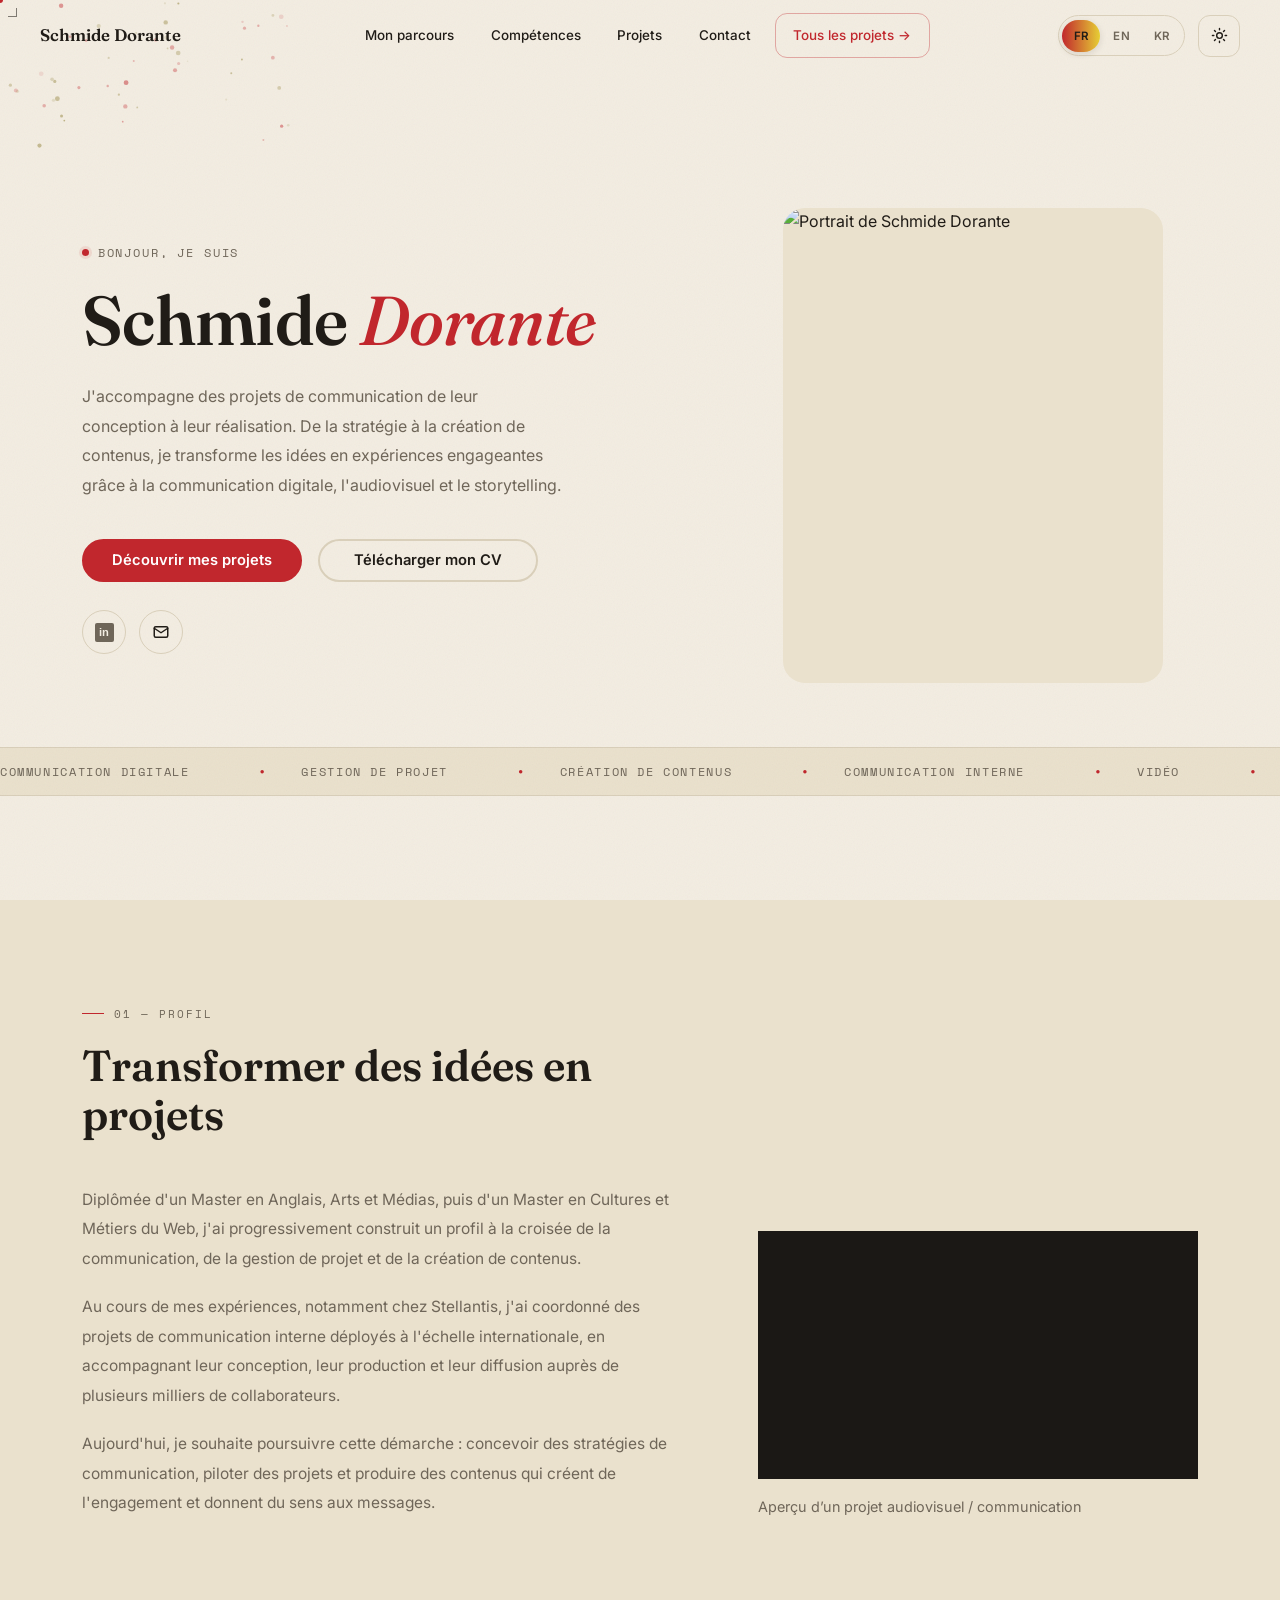
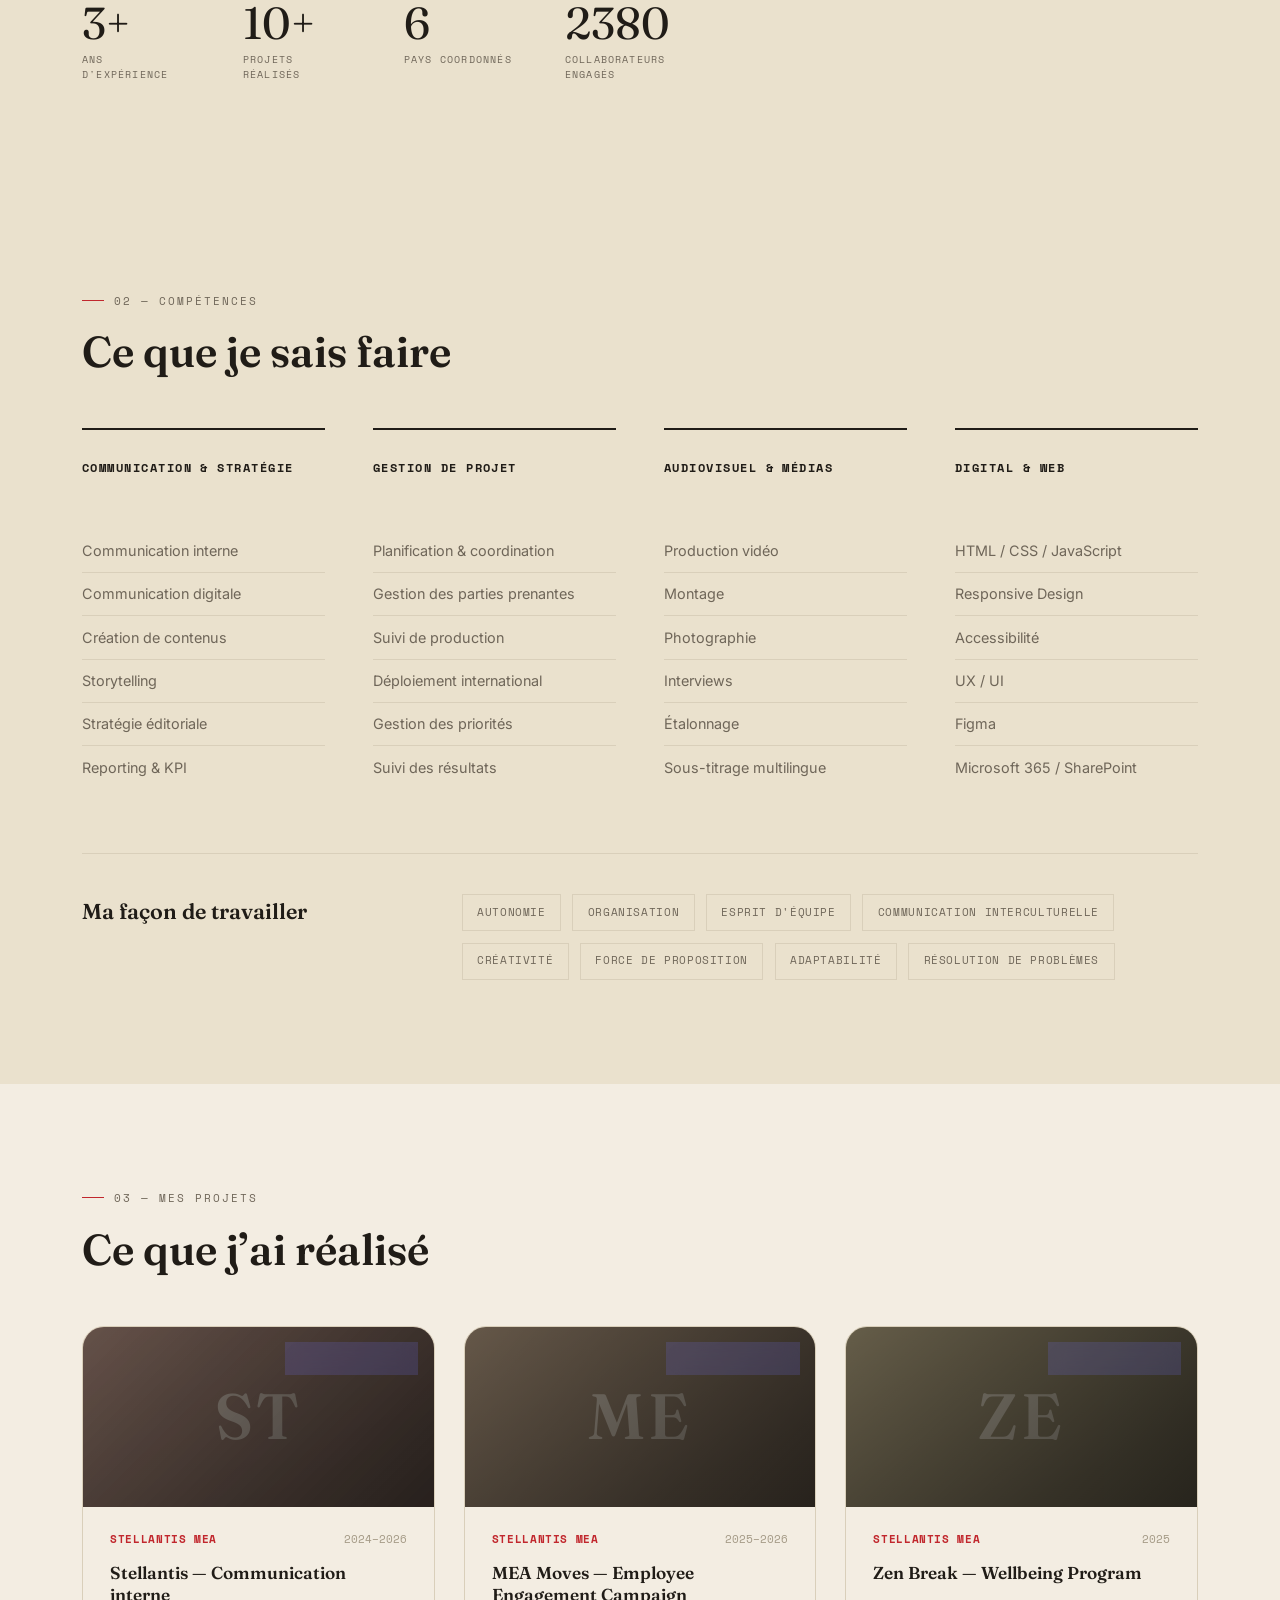
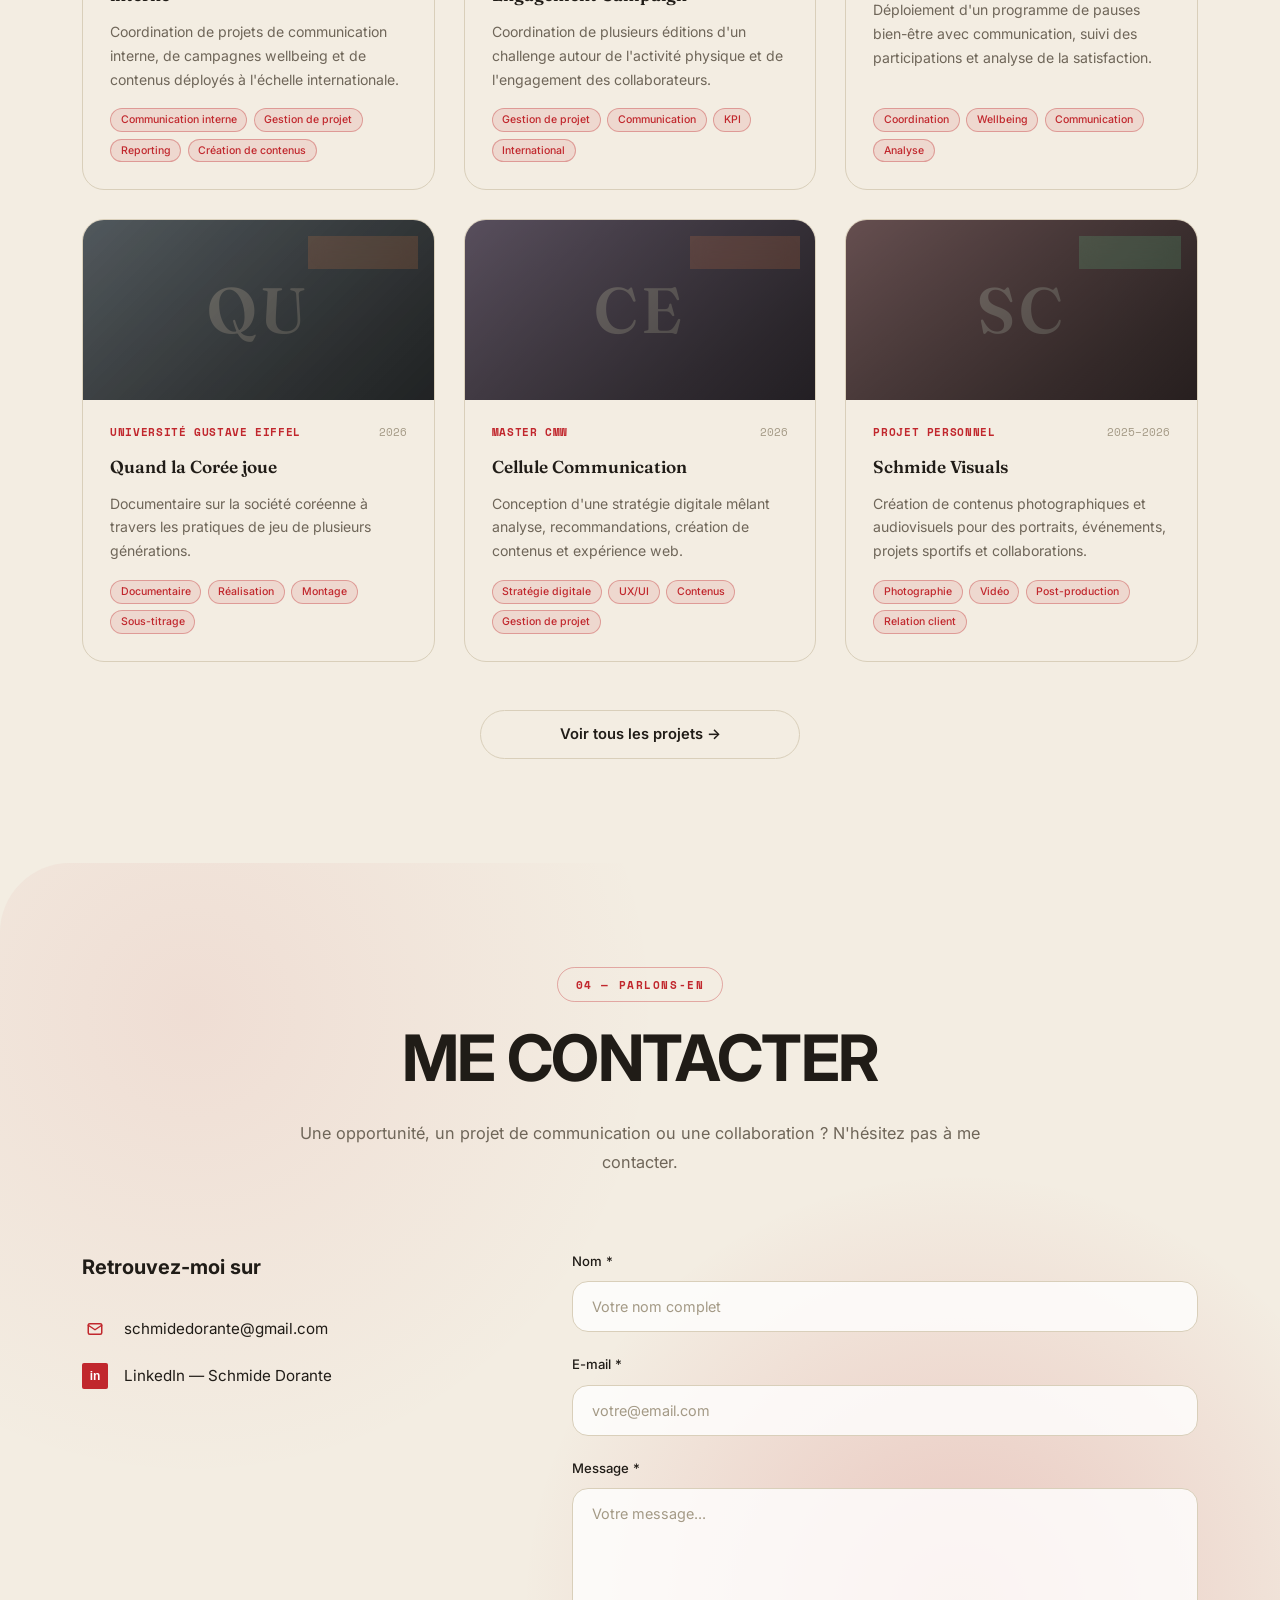
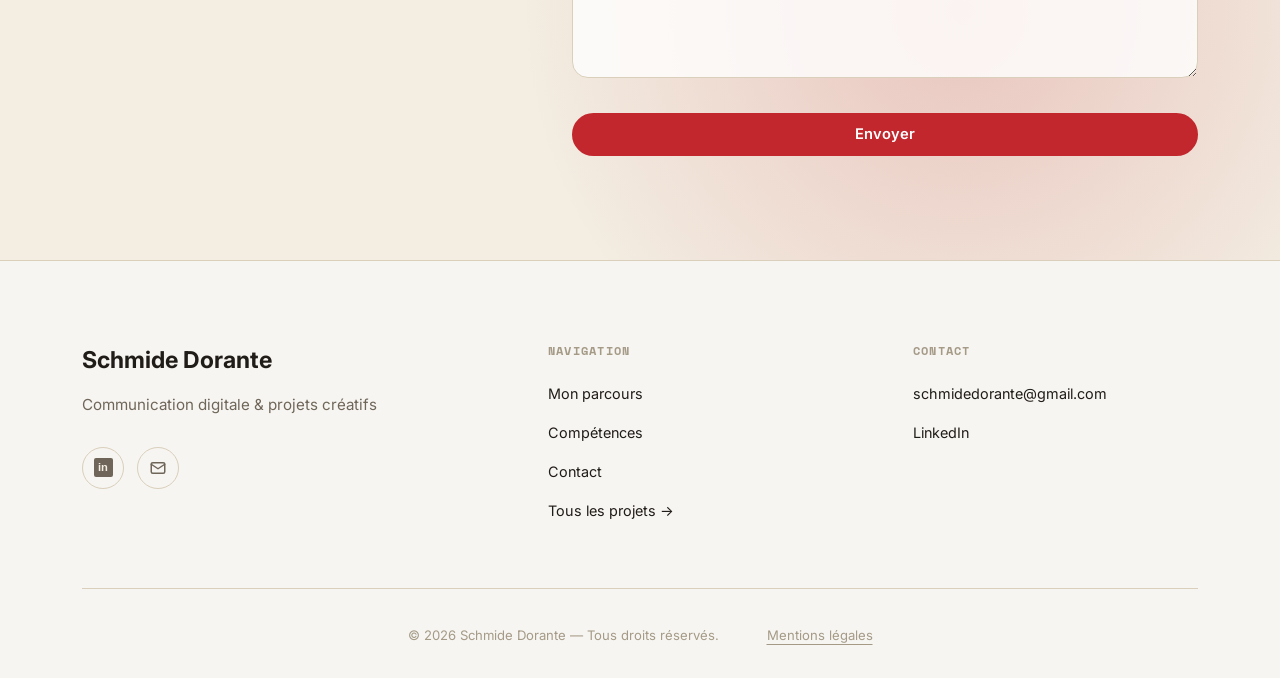
==== commit d8d61d70: "Correcting the portfolio" ====
--- a/index.html
+++ b/index.html
@@ -37,7 +37,7 @@
       </a>
 
       <ul class="nav-menu" id="nav-menu">
-        <li><a href="#about" class="nav-link" data-i18n="nav.about">À propos</a></li>
+        <li><a href="#about" class="nav-link" data-i18n="nav.about">Mon parcours</a></li>
         <li><a href="#skills" class="nav-link" data-i18n="nav.skills">Compétences</a></li>
         <li><a href="#projects" class="nav-link" data-i18n="nav.projects">Projets</a></li>
         <li><a href="#contact" class="nav-link" data-i18n="nav.contact">Contact</a></li>
@@ -70,12 +70,18 @@
     <!-- HERO -->
     <section class="hero" id="hero" aria-label="Introduction">
       <div class="hero-grain" aria-hidden="true"></div>
-      <canvas class="hero-canvas" id="hero-canvas" aria-hidden="true"></canvas>
+      <canvas
+        class="hero-canvas"
+        id="hero-canvas"
+        aria-hidden="true">
+      </canvas>
       <div class="hero-inner">
-        <div>
+        <div class="hero-content">
           <p class="hero-eyebrow">
             <span class="rec-dot" aria-hidden="true"></span>
-            <span data-i18n="hero.greeting">Bonjour, je suis</span>
+            <span data-i18n="hero.greeting">
+              Bonjour, je suis
+            </span>
           </p>
           <h1 class="hero-title">
             Schmide <span class="accent">Dorante</span>
@@ -84,12 +90,63 @@
             J'accompagne des projets de communication de leur conception à leur réalisation.
           </p>
           <div class="hero-cta">
-            <a class="btn btn-outline" href="#projects" data-i18n="hero.ctaReel">Découvrir mes projets</a>
-            <a class="btn btn-primary" data-site-cv download data-i18n="hero.ctaCv">Télécharger mon CV</a>
+            <a
+              href="#projects"
+              class="btn btn-primary"
+              data-i18n="hero.ctaReel">
+              Découvrir mes projets
+            </a>
+            <a
+              class="btn btn-outline"
+              data-site-cv
+              download
+              data-i18n="hero.ctaCv">
+              Télécharger mon CV
+            </a>
           </div>
+          <div class="hero-socials">
+            <a
+              class="hero-social-link"
+              data-site-linkedin
+              href="#"
+              target="_blank"
+              rel="noopener noreferrer"
+              aria-label="LinkedIn">
+              <span
+                class="social-linkedin-icon"
+                aria-hidden="true">
+                in
+              </span>
+            </a>
+            <a
+              class="hero-social-link"
+              data-site-email
+              href="#"
+              aria-label="Envoyer un e-mail">
+              <svg
+                viewBox="0 0 24 24"
+                fill="none"
+                stroke="currentColor"
+                stroke-width="2"
+                stroke-linecap="round"
+                stroke-linejoin="round"
+                aria-hidden="true">
+                <rect
+                  x="3"
+                  y="5"
+                  width="18"
+                  height="14"
+                  rx="2">
+                </rect>
+                <path d="m3 7 9 6 9-6"></path>
+              </svg>
+            </a>
+          </div>
         </div>
         <div class="hero-photo" data-cursor-hover>
-          <img src="assets/img/portrait.jpg" alt="Portrait de Schmide Dorante">
+          <img
+            src="assets/img/portrait.jpg"
+            alt="Portrait de Schmide Dorante">
         </div>
       </div>
       <div class="ticker" aria-hidden="true">
@@ -97,181 +154,354 @@
       </div>
     </section>
 
-    <!-- À PROPOS -->
-    <section class="section" id="about" aria-labelledby="about-title">
+    <!-- Mon parcours -->
+    <section class="section about-section" id="about" aria-labelledby="about-title">
       <div class="container">
-        <header class="section-header">
-          <span class="section-label reveal" data-i18n="about.label">Portrait</span>
-          <h2 class="section-title reveal" id="about-title" data-i18n="about.title">À propos de moi</h2>
-        </header>
-
-        <div class="about-grid">
-          <div class="about-text">
-            <p class="reveal" data-i18n="about.p1"></p>
-            <p class="reveal reveal-delay-1" data-i18n="about.p2"></p>
-            <p class="reveal reveal-delay-2" data-i18n="about.p3"></p>
+
+        <div class="about-layout">
+
+          <div class="about-content">
+            <span class="section-label reveal" data-i18n="about.label">01 — Mon parcours</span>
+
+            <h2 class="section-title reveal" id="about-title" data-i18n="about.title">
+              Transformer des idées en projets
+            </h2>
+
+            <div class="about-text">
+              <p class="reveal" data-i18n="about.p1"></p>
+              <p class="reveal reveal-delay-1" data-i18n="about.p2"></p>
+              <p class="reveal reveal-delay-2" data-i18n="about.p3"></p>
+            </div>
 
             <div class="about-stats">
               <div class="reveal">
-                <span class="about-stat-num">7+</span>
-                <span class="about-stat-label" data-i18n="about.stat1">projets réalisés</span>
+                <span class="about-stat-num">3+</span>
+                <span class="about-stat-label">ans d'expérience</span>
               </div>
+
               <div class="reveal reveal-delay-1">
-                <span class="about-stat-num">3+</span>
-                <span class="about-stat-label" data-i18n="about.stat2">ans d'expérience</span>
+                <span class="about-stat-num">10+</span>
+                <span class="about-stat-label">projets réalisés</span>
+              </div>
+
+              <div class="reveal reveal-delay-2">
+                <span class="about-stat-num">6</span>
+                <span class="about-stat-label">pays coordonnés</span>
+              </div>
+
+              <div class="reveal reveal-delay-3">
+                <span class="about-stat-num">2380</span>
+                <span class="about-stat-label">collaborateurs engagés</span>
               </div>
             </div>
           </div>
 
-          <div class="about-visual reveal reveal-delay-1">
-            <!-- 🔧 Remplace ce bloc par ta vraie photo : <img src="assets/img/portrait.jpg" alt="Ton nom"> -->
-            <div class="about-frame">
-              <span class="about-frame-label"><span>PORTRAIT</span><span>35mm</span></span>
-            </div>
+          <div class="about-video reveal reveal-delay-1">
+            <iframe
+              src="https://www.youtube.com/embed/TON_ID_VIDEO"
+              title="Vidéo projet"
+              frameborder="0"
+              allow="accelerometer; autoplay; clipboard-write; encrypted-media; gyroscope; picture-in-picture"
+              allowfullscreen>
+            </iframe>
+
+            <p class="about-video-caption">
+              Aperçu d’un projet audiovisuel / communication
+            </p>
           </div>
         </div>
-
-        <div class="timeline">
-          <h3 class="timeline-title reveal" data-i18n="about.timelineTitle">Mon parcours</h3>
-          <div class="timeline-items" id="timeline-items"></div>
-        </div>
-      </div>
     </section>
 
     <!-- COMPÉTENCES -->
-    <section class="section section-alt" id="skills" aria-label="Compétences">
+    <section class="section section-alt" id="skills" aria-labelledby="skills-title">
+      <div class="container">
+
+        <header class="section-header">
+          <span
+            class="section-label reveal"
+            data-i18n="skills.label">
+            02 — Compétences
+          </span>
+
+          <h2
+            class="section-title reveal"
+            id="skills-title"
+            data-i18n="skills.title">
+            Ce que je sais faire
+          </h2>
+        </header>
+
+        <div class="competences-grid" id="hard-cards"></div>
+
+        <div class="soft-skills-block reveal">
+          <h3 class="soft-skills-title" data-i18n="skills.softTitle">
+            Ma façon de travailler
+          </h3>
+
+          <ul class="soft-skills-list" id="soft-list"></ul>
+        </div>
+
+      </div>
+    </section>
+
+    <!-- PROJETS -->
+    <section class="section projects-section" id="projects" aria-labelledby="projects-title">
       <div class="container">
         <header class="section-header">
-          <span class="section-label reveal" data-i18n="skills.label">Boîte à outils</span>
+          <span
+            class="section-label reveal"
+            data-i18n="projectsPage.label">
+            03 — Mes projets
+          </span>
+
+          <h2
+            class="section-title reveal"
+            id="projects-title"
+            data-i18n="projectsPage.title">
+            Ce que j’ai réalisé
+          </h2>
         </header>
 
-        <div class="skills-grid">
-          <div>
-            <h3 class="skill-hard-title reveal" data-i18n="skills.hardTitle">Compétences techniques</h3>
-            <div class="hard-cards" id="hard-cards"></div>
-          </div>
-          <div>
-            <h3 class="skill-soft-title reveal" data-i18n="skills.softTitle">Qualités personnelles</h3>
-            <div class="soft-panel reveal">
-              <ul class="soft-list" id="soft-list"></ul>
-            </div>
-          </div>
-        </div>
-      </div>
-    </section>
-
-    <!-- PROJETS (aperçu) -->
-    <section class="section" id="projects" aria-labelledby="projects-title">
-      <div class="container">
-        <header class="section-header">
-          <span class="section-label reveal" data-i18n="projects.label">Filmographie &amp; travaux</span>
-          <h2 class="section-title reveal" id="projects-title" data-i18n="projects.title">Mes projets</h2>
-        </header>
-
-        <div class="projects-grid" id="projects-grid-home" role="list" aria-label="Projets en vedette"></div>
+        <div
+          class="project-cards-grid"
+          id="projects-grid"
+          role="list"
+          aria-live="polite"
+          aria-label="Liste des projets">
+        </div>
 
         <div class="projects-cta reveal">
-          <a href="projects.html" class="btn btn-outline" data-i18n="projects.viewAll">Voir tous les projets →</a>
-        </div>
-
-        <div class="project-detail" id="project-detail">
-          <div class="container detail-inner">
-            <div class="detail-header">
-              <div>
-                <span class="detail-tagline" id="detail-tagline"></span>
-                <h3 class="detail-title" id="detail-title"></h3>
-              </div>
-              <button class="detail-close" id="detail-close" aria-label="Fermer">✕</button>
-            </div>
-            <div class="detail-body">
-              <div class="detail-visual" id="detail-visual"></div>
-              <div>
-                <dl class="detail-meta">
-                  <div class="detail-meta-item"><dt id="detail-role-label"></dt><dd id="detail-role-value"></dd></div>
-                  <div class="detail-meta-item"><dt id="detail-client-label"></dt><dd id="detail-client-value"></dd></div>
-                  <div class="detail-meta-item"><dt id="detail-year-label"></dt><dd id="detail-year-value"></dd></div>
-                  <div class="detail-meta-item"><dt id="detail-tools-label"></dt><dd id="detail-tools-value"></dd></div>
-                </dl>
-                <p class="detail-desc" id="detail-desc"></p>
-              </div>
-            </div>
-          </div>
-        </div>
-      </div>
+          <a
+            href="projects.html"
+            class="btn btn-outline projects-pill-btn"
+            data-i18n="projectsPage.viewAll">
+            Voir tous les projets →
+          </a>
+        </div>
     </section>
 
     <!-- CONTACT -->
     <section class="section contact" id="contact" aria-labelledby="contact-title">
       <div class="container">
-        <header class="section-header">
-          <span class="section-label reveal" data-i18n="contact.label">Parlons‑en</span>
-          <h2 class="section-title reveal" id="contact-title" data-i18n="contact.title">Me contacter</h2>
-          <p class="section-desc reveal" data-i18n="contact.desc"></p>
+        <header class="contact-header">
+          <span
+            class="contact-eyebrow reveal"
+            data-i18n="contact.label">
+            Parlons-en
+          </span>
+
+          <h2
+            class="contact-title reveal"
+            id="contact-title"
+            data-i18n="contact.title">
+            Me contacter
+          </h2>
+
+          <p
+            class="contact-intro reveal reveal-delay-1"
+            data-i18n="contact.desc">
+            N'hésitez pas à me contacter pour un projet, une opportunité ou simplement pour échanger.
+          </p>
         </header>
 
-        <div class="contact-grid">
-          <div class="reveal">
-            <a class="contact-email" href="#" data-site-email>email@example.com</a>
-            <p class="footer-nav-title" data-i18n="contact.infoTitle" style="margin-top:1.5rem;">Retrouvez‑moi sur</p>
-            <div style="margin-top:1rem;">
-              <div class="contact-item"><a href="#" data-site-linkedin target="_blank" rel="noopener noreferrer">LinkedIn</a></div>
-              <div class="contact-item"><a href="#" data-site-instagram target="_blank" rel="noopener noreferrer">Instagram</a></div>
-              <div class="contact-item"><a href="#" data-site-vimeo target="_blank" rel="noopener noreferrer">Vimeo</a></div>
+        <div class="contact-content">
+
+          <div class="contact-details reveal">
+            <h3 class="contact-details-title">
+              Retrouvez-moi sur
+            </h3>
+
+            <div class="contact-link-list">
+
+              <a
+                class="contact-social-link"
+                data-site-email
+                href="mailto:schmidedorante@gmail.com">
+                <span class="contact-social-icon" aria-hidden="true">
+                  <svg
+                    width="17"
+                    height="17"
+                    viewBox="0 0 24 24"
+                    fill="none"
+                    stroke="currentColor"
+                    stroke-width="2"
+                    stroke-linecap="round"
+                    stroke-linejoin="round">
+                    <rect x="3" y="5" width="18" height="14" rx="2"></rect>
+                    <path d="m3 7 9 6 9-6"></path>
+                  </svg>
+                </span>
+                <span data-site-email-text>schmidedorante@gmail.com</span>                
+              </a>
+
+              <a
+                class="contact-social-link"
+                data-site-linkedin
+                href="#"
+                target="_blank"
+                rel="noopener noreferrer">
+                <span class="contact-social-icon contact-linkedin-icon" aria-hidden="true">in</span>
+                <span>LinkedIn — Schmide Dorante</span>
+              </a>
+
             </div>
           </div>
 
-          <form class="reveal reveal-delay-1" id="contact-form" novalidate aria-label="Formulaire de contact">
+          <form class="contact-form reveal reveal-delay-1" id="contact-form">
+
             <div class="form-group">
-              <label class="form-label" for="name" data-i18n="contact.formName">Nom</label>
-              <input class="form-input" type="text" id="name" name="name" required autocomplete="name" data-i18n-ph="contact.formNamePh" />
-              <span class="form-error" id="name-error" aria-live="polite"></span>
+              <label class="form-label" for="contact-name">
+                Nom *
+              </label>
+
+              <input
+                class="form-input"
+                id="contact-name"
+                name="name"
+                type="text"
+                placeholder="Votre nom complet"
+                required>
             </div>
+
             <div class="form-group">
-              <label class="form-label" for="email" data-i18n="contact.formEmail">E‑mail</label>
-              <input class="form-input" type="email" id="email" name="email" required autocomplete="email" data-i18n-ph="contact.formEmailPh" />
-              <span class="form-error" id="email-error" aria-live="polite"></span>
+              <label class="form-label" for="contact-email">
+                E-mail *
+              </label>
+
+              <input
+                class="form-input"
+                id="contact-email"
+                name="email"
+                type="email"
+                placeholder="votre@email.com"
+                required>
             </div>
+
             <div class="form-group">
-              <label class="form-label" for="message" data-i18n="contact.formMessage">Message</label>
-              <textarea class="form-input" id="message" name="message" rows="4" required data-i18n-ph="contact.formMessagePh"></textarea>
-              <span class="form-error" id="message-error" aria-live="polite"></span>
+              <label class="form-label" for="contact-message">
+                Message *
+              </label>
+
+              <textarea
+                class="form-input form-textarea"
+                id="contact-message"
+                name="message"
+                rows="7"
+                placeholder="Votre message..."
+                required></textarea>
             </div>
-            <button type="submit" class="btn btn-primary" data-i18n="contact.send">Envoyer</button>
-            <p class="form-success" id="form-success" role="status"></p>
+
+            <button class="btn btn-primary contact-submit" type="submit">
+              Envoyer
+            </button>
+
+            <p class="form-success" id="form-success" role="status">
+              Merci pour votre message.
+            </p>
+
           </form>
         </div>
       </div>
     </section>
-
   </main>
 
   <!-- FOOTER -->
-  <footer class="footer">
+    <footer class="footer">
     <div class="container">
-      <div class="footer-grid">
-        <div>
-          <span class="footer-logo" data-site-name>Schmide Dorante</span>
-          <p class="footer-tagline" data-i18n="footer.tagline">Réalisatrice &amp; Monteuse</p>
-        </div>
-        <nav class="footer-nav" aria-label="Pied de page">
-          <p class="footer-nav-title" data-i18n="footer.navTitle">Navigation</p>
+      <div class="footer-top">
+
+        <div class="footer-identity">
+          <span class="footer-logo" data-site-name> Schmide Dorante </span>
+          <p class="footer-tagline" data-i18n="footer.tagline"> Communication digitale &amp; projets créatifs</p>
+          <div class="footer-socials">
+            <a
+              class="footer-social-link"
+              data-site-linkedin
+              href="#"
+              target="_blank"
+              rel="noopener noreferrer"
+              aria-label="LinkedIn">
+              <span class="social-linkedin-icon" aria-hidden="true">in</span>
+            </a>
+            <a
+              class="footer-social-link"
+              data-site-email
+                href="#"
+                aria-label="Envoyer un e-mail">
+              <svg
+                width="18"
+                height="18"
+                viewBox="0 0 24 24"
+                fill="none"
+                stroke="currentColor"
+                stroke-width="2"
+                stroke-linecap="round"
+                stroke-linejoin="round"
+                aria-hidden="true">
+                <rect x="3" y="5" width="18" height="14" rx="2"></rect>
+                <path d="m3 7 9 6 9-6"></path>
+              </svg>
+            </a>
+          </div>
+        </div>
+        
+        <nav class="footer-nav" aria-label="Navigation du pied de page">
+          <p class="footer-nav-title">  Navigation</p>
           <ul>
-            <li><a href="#about" data-i18n="nav.about">À propos</a></li>
-            <li><a href="#skills" data-i18n="nav.skills">Compétences</a></li>
-            <li><a href="projects.html" data-i18n="nav.allProjects">Tous les projets</a></li>
+            <li>
+              <a href="#about" data-i18n="nav.about">
+                Mon parcours
+              </a>
+            </li>
+
+            <li>
+              <a href="#skills" data-i18n="nav.skills">
+                Compétences
+              </a>
+            </li>
+            <li>
+              <a href="#contact" data-i18n="nav.contact">
+                Contact
+              </a>
+            </li>
+
+            <li>
+              <a href="projects.html" data-i18n="nav.allProjects">
+                Tous les projets →
+              </a>
+            </li>
           </ul>
         </nav>
         <div class="footer-contact">
-          <p class="footer-nav-title" data-i18n="footer.contactTitle">Contact</p>
+          <p class="footer-nav-title">Contact</p>
           <ul>
-            <li><a href="#" data-site-email>email@example.com</a></li>
-            <li><a href="#" data-site-linkedin target="_blank" rel="noopener noreferrer">LinkedIn</a></li>
+            <li>
+                <a
+                    data-site-email href="#">
+                    <span data-site-email-text>schmidedorante@gmail.com</span>
+                </a>
+            </li>
+            <li>
+              <a
+                data-site-linkedin
+                href="#"
+                target="_blank"
+                rel="noopener noreferrer">
+                LinkedIn
+              </a>
+            </li>
           </ul>
         </div>
+
       </div>
       <div class="footer-bottom">
-        <p data-i18n="footer.copyright">© 2026 Schmide Dorante — Tous droits réservés.</p>
-        <a href="mentions-legales.html" data-i18n="footer.legal">Mentions légales</a>
+        <p>
+          © <span id="footer-year">2026</span>
+          Schmide Dorante — Tous droits réservés.
+        </p>
+        <a href="mentions-legales.html" data-i18n="footer.legal">
+          Mentions légales
+        </a>
       </div>
     </div>
   </footer>
--- a/css/style.css
+++ b/css/style.css
@@ -1,10 +1,3 @@
-/*
-   PORTFOLIO — style.css
-   Direction : éditorial minimaliste, papier chaud, accent "rec red".
-   Signature : cadres "planche-contact" (sprockets + numéros de négatif),
-   défilé de timecode, curseur en repères de viseur.
-    */
-
 /* ---------- 1. Design tokens ---------- */
 :root {
   --paper:      #f3ede2;
@@ -144,35 +137,138 @@
   border-bottom: 1px solid transparent;
 }
 .header.scrolled { background: rgba(243, 237, 226, .92); backdrop-filter: blur(8px); border-color: var(--line); }
-.nav { max-width: var(--max-w); margin: 0 auto; padding: 0 2rem; height: 100%; display: flex; align-items: center; gap: 2rem; }
-.nav-logo { font-family: var(--font-display); font-size: 1.05rem; letter-spacing: .01em; margin-right: auto; color: var(--ink); }
-.nav-logo strong { font-weight: 700; }
-.nav-menu { display: flex; align-items: center; gap: 2.1rem; }
+.nav {
+  width: 100%;
+  max-width: 1500px;
+  height: 100%;
+  margin: 0 auto;
+  padding: 0 2.5rem;
+
+  display: grid;
+  grid-template-columns: 1fr auto 1fr;
+  align-items: center;
+  column-gap: 2rem;
+}
+
+.nav-logo {
+  justify-self: start;
+  margin: 0;
+  font-family: var(--font-display);
+  font-size: 1.05rem;
+  font-weight: 600;
+  letter-spacing: 0;
+  color: var(--ink);
+  text-decoration: none;
+}
+
+.nav-logo:hover {
+  color: var(--ink);
+  text-decoration: none;
+}
+
+.nav-logo::after {
+  display: none;
+}
+
+.nav-menu {
+  justify-self: center;
+  display: flex;
+  align-items: center;
+  justify-content: center;
+  gap: .35rem;
+}
+
 .nav-link {
-  font-size: .78rem; letter-spacing: .07em; text-transform: uppercase; color: var(--ink);
-  position: relative; padding-bottom: 3px; font-family: var(--font-mono);
-}
-.nav-link::after {
-  content: ''; position: absolute; left: 0; bottom: 0; width: 0; height: 1px; background: var(--rec);
-  transition: width .25s var(--ease);
-}
-.nav-link:hover::after, .nav-link.active::after { width: 100%; }
-.nav-link-highlight { color: var(--rec); }
-
-.nav-actions { display: flex; align-items: center; gap: 1.2rem; }
-.lang-switcher { display: flex; align-items: center; gap: .15rem; border: 1px solid var(--line); padding: 3px; }
+  position: relative;
+  display: inline-flex;
+  align-items: center;
+  justify-content: center;
+  padding: .65rem .9rem;
+  border: 1px solid transparent;
+  border-radius: 12px;
+  font-family: var(--font-body);
+  font-size: .84rem;
+  font-weight: 500;
+  letter-spacing: 0;
+  text-transform: none;
+  color: var(--ink);
+  text-decoration: none;
+  white-space: nowrap;
+  transition:
+    background .2s var(--ease),
+    color .2s var(--ease),
+    border-color .2s var(--ease);
+}
+
+.nav-link::after { display: none;}
+.nav-link:hover,
+.nav-link.active {
+  background: var(--rec-dim);
+  color: var(--ink);
+}
+.nav-link-highlight { margin-left: .2rem; padding-inline: 1.1rem; border-color: var(--rec-line); color: var(--rec);}
+.nav-link-highlight:hover { border-color: var(--rec); background: var(--rec-dim); color: var(--rec);}
+.nav-actions { justify-self: end; display: flex; align-items: center; gap: .8rem; margin: 0;}
+
+.lang-switcher { display: inline-flex; align-items: center; gap: .15rem; padding: .2rem; border: 1px solid var(--line); border-radius: 999px; background: transparent;}
 .lang-btn {
-  background: none; border: none; font-family: var(--font-mono); font-size: .68rem; letter-spacing: .06em;
-  color: var(--ink-soft); padding: .3rem .55rem; transition: background .2s var(--ease), color .2s var(--ease);
-}
-.lang-btn[aria-pressed="true"] { background: var(--ink); color: var(--paper); }
-
+  min-width: 38px;
+  height: 32px;
+  display: inline-flex;
+  align-items: center;
+  justify-content: center;
+  padding: 0 .65rem;
+  border: 0;
+  border-radius: 999px;
+  background: transparent;
+  color: var(--ink-soft);
+  font-family: var(--font-body);
+  font-size: .72rem;
+  font-weight: 600;
+  letter-spacing: .02em;
+  cursor: pointer;
+  transition:
+    background .2s var(--ease),
+    color .2s var(--ease),
+    box-shadow .2s var(--ease);
+}
+
+.lang-btn:hover { color: var(--ink);}
+.lang-btn[aria-pressed="true"] {
+  background: linear-gradient(
+    90deg,
+    var(--rec),
+    #e6cf35
+  );
+  color: var(--ink);
+  box-shadow: 0 2px 7px rgba(32, 28, 23, .12);
+}
 .theme-toggle {
-  width: 34px; height: 34px; border: 1px solid var(--line); background: none;
-  display: flex; align-items: center; justify-content: center; position: relative; color: var(--ink);
-}
-.theme-toggle:hover { border-color: var(--rec); }
-.theme-toggle svg { position: absolute; transition: opacity .3s var(--ease), transform .3s var(--ease); }
+  position: relative;
+  width: 42px;
+  height: 42px;
+  display: inline-flex;
+  align-items: center;
+  justify-content: center;
+  padding: 0;
+  border: 1px solid var(--line);
+  border-radius: 12px;
+  background: transparent;
+  color: var(--ink);
+  cursor: pointer;
+  transition:
+    transform .2s var(--ease),
+    background .2s var(--ease),
+    border-color .2s var(--ease),
+    color .2s var(--ease);
+}
+.theme-toggle:hover { transform: translateY(-1px); border-color: var(--rec-line); background: var(--rec-dim); color: var(--rec);}
+.theme-toggle svg {
+  position: absolute;
+  width: 17px;
+  height: 17px;
+  transition: opacity .2s var(--ease), transform .2s var(--ease);
+}
 .theme-toggle .icon-moon { opacity: 0; transform: scale(.4) rotate(-50deg); }
 .theme-toggle .icon-sun { opacity: 1; transform: scale(1) rotate(0); }
 html.dark .theme-toggle .icon-sun { opacity: 0; transform: scale(.4) rotate(50deg); }
@@ -197,9 +293,9 @@
 .hero-inner {
   max-width: var(--max-w); margin: 0 auto; padding: 0 2rem; width: 100%;
   display: grid; grid-template-columns: 1.15fr .85fr; gap: 3.5rem; align-items: center;
-  position: relative; z-index: 1;   /* ← ces 2 lignes à ajouter */
-}
-
+  position: relative; z-index: 1;
+}
+.hero-content { min-width: 0;}
 .hero-eyebrow {
   display: inline-flex; align-items: center; gap: .55rem; font-family: var(--font-mono);
   font-size: .72rem; letter-spacing: .16em; text-transform: uppercase; color: var(--ink-soft); margin-bottom: 1.4rem;
@@ -212,16 +308,42 @@
 
 .hero-sub { margin-top: 1.6rem; max-width: 480px; color: var(--ink-soft); font-size: 1rem; line-height: 1.85; }
 
-.hero-cta { margin-top: 2.4rem; display: flex; flex-wrap: wrap; gap: 1rem; }
-.btn {
-  display: inline-flex; align-items: center; gap: .6rem; font-family: var(--font-mono);
-  font-size: .74rem; font-weight: 700; letter-spacing: .08em; text-transform: uppercase;
-  padding: .95rem 1.6rem; border: 1px solid var(--ink); transition: background .25s var(--ease), color .25s var(--ease), border-color .25s var(--ease), gap .25s var(--ease);
-  text-decoration: none; color: var(--ink); background: transparent;
-}
-.btn-primary { background: var(--ink); color: var(--paper); }
-.btn-primary:hover { background: var(--rec); border-color: var(--rec); gap: .9rem; }
-.btn-outline:hover { border-color: var(--rec); color: var(--rec); gap: .9rem; }
+.hero-cta { display: flex; flex-wrap: wrap; gap: 1rem; margin-top: 2.4rem;}
+.hero-cta .btn{ min-width:220px; justify-content:center;}
+@media (max-width:560px){ .hero-cta .btn{ width:100%; min-width:0;}}
+.btn{ display:inline-flex; align-items:center; justify-content:center; gap:.55rem; font-family:var(--font-body); font-size:.92rem; font-weight:600; letter-spacing:0; padding:.75rem 1.75rem; border-radius:999px; border:2px solid transparent; cursor:pointer; text-decoration:none; white-space:nowrap; line-height:1;
+  transition:
+    background .25s var(--ease),
+    color .25s var(--ease),
+    border-color .25s var(--ease),
+    transform .25s var(--ease),
+    box-shadow .25s var(--ease);
+}
+.btn:focus-visible{ outline:2px solid var(--rec); outline-offset:3px;}
+.btn-primary{ background:var(--rec); color:#fff; border-color:var(--rec);}
+.btn-primary:hover { background: var(--rec); border-color: var(--rec); color: #fff; transform: translateY(-2px); box-shadow: 0 6px 20px rgba(193, 39, 45, .28);}
+.btn-outline{ background:transparent; color:var(--ink); border-color:var(--line);}
+.btn-outline:hover{ background:var(--rec-dim); color:var(--rec); border-color:var(--rec-line); transform:translateY(-2px);}
+.btn-outline:active,
+.btn-primary:active{ transform:none;}
+
+.hero-socials { display: flex; align-items: center; gap: .8rem; margin-top: 1.8rem;}
+.hero-social-link { width: 44px; height: 44px; display: inline-flex; align-items: center; justify-content: center; border: 1px solid var(--line); border-radius: 50%; background: transparent; color: var(--ink); text-decoration: none;
+  transition:
+    transform .2s var(--ease),
+    background .2s var(--ease),
+    color .2s var(--ease),
+    border-color .2s var(--ease);
+  }
+.hero-social-link:hover { transform: translateY(-2px); border-color: var(--rec-line); background: var(--rec-dim); color: var(--rec);}
+.hero-social-link svg,
+.footer-social-link svg,
+.contact-social-icon svg { width: 18px; height: 18px;}
+.social-linkedin-icon,
+.contact-linkedin-icon { width: 19px; height: 19px; display: inline-flex; align-items: center; justify-content: center; border-radius: 2px; background: var(--ink-soft); color: var(--paper); font-family: Arial, sans-serif; font-size: .7rem; font-weight: 700; line-height: 1;}
+.contact-linkedin-icon { background: var(--rec);color: #fff;}
+.hero-social-link:hover .social-linkedin-icon,
+.footer-social-link:hover .social-linkedin-icon { background: var(--rec); color: #fff;}
 
 /* Cadre "reel" du hero */
 .hero-reel {
@@ -244,17 +366,8 @@
   color: var(--on-dark-soft); display: flex; justify-content: space-between;
 }
 
-.hero-photo {
-  aspect-ratio: 4 / 5;
-  overflow: hidden;
-  background: var(--paper-2);
-}
-
-.hero-photo img {
-  width: 100%;
-  height: 100%;
-  object-fit: cover;
-}
+.hero-photo { width: min(100%, 380px); aspect-ratio: 4 / 5; justify-self: center; overflow: hidden; border-radius: 22px; background: var(--paper-2);}
+.hero-photo img { width: 100%; height: 100%; object-fit: cover; object-position: center;}
 
 /* Ticker (timecode / crédits défilants) */
 .ticker { border-top: 1px solid var(--line); border-bottom: 1px solid var(--line); overflow: hidden; margin-top: 4rem; background: var(--paper-2); }
@@ -276,22 +389,10 @@
 .section-desc { margin-top: 1rem; color: var(--ink-soft); font-size: .97rem; line-height: 1.85; }
 
 /* ---------- 8. About ---------- */
-.about-grid { display: grid; grid-template-columns: 1fr .85fr; gap: 4.5rem; align-items: start; }
 .about-text p { color: var(--ink-soft); font-size: .97rem; line-height: 1.9; margin-bottom: 1.2rem; }
+.about-text { max-width: 680px;}
 .about-text strong { color: var(--ink); font-weight: 600; }
-
-.about-visual { position: sticky; top: calc(var(--nav-h) + 1.5rem); }
-.about-frame { position: relative; aspect-ratio: 3/4; background: linear-gradient(155deg, #4a4136, #201c17 70%); overflow: hidden; }
-.about-frame::after { content: ''; position: absolute; inset: 0; background: var(--hero-grain-url, none); }
-.about-frame-label {
-  position: absolute; bottom: 1rem; left: 1.2rem; right: 1.2rem; z-index: 2;
-  font-family: var(--font-mono); color: var(--on-dark-soft); font-size: .62rem; letter-spacing: .1em; text-transform: uppercase;
-  display: flex; justify-content: space-between;
-}
-.about-stats { display: flex; gap: 2.4rem; margin-top: 1.6rem; }
-.about-stat-num { font-family: var(--font-display); font-size: 2.6rem; font-weight: 600; line-height: 1; color: var(--ink); }
-.about-stat-label { font-size: .68rem; letter-spacing: .1em; text-transform: uppercase; color: var(--ink-soft); margin-top: .35rem; display: block; }
-
+.about-content .section-title { max-width: 700px; margin-bottom: 2.8rem;}
 /* Timeline "shot list" */
 .timeline { margin-top: 5rem; }
 .timeline-title { font-family: var(--font-display); font-size: 1.35rem; margin-bottom: 2rem; }
@@ -306,116 +407,586 @@
 .shot-desc { font-size: .88rem; color: var(--ink-soft); line-height: 1.8; margin-top: .6rem; max-width: 560px; }
 .shot-type { font-family: var(--font-mono); font-size: .66rem; letter-spacing: .08em; text-transform: uppercase; color: var(--ink-faint); white-space: nowrap; padding-top: .25rem; text-align: right; }
 
-/* ---------- 9. Skills ---------- */
-.skills-grid { display: grid; grid-template-columns: 1.4fr 1fr; gap: 4rem; align-items: start; }
-.skill-hard-title, .skill-soft-title { font-family: var(--font-display); font-size: 1.25rem; margin-bottom: 1.6rem; }
-.hard-cards { display: flex; flex-direction: column; gap: 1.6rem; }
-.hard-card { border: 1px solid var(--line); padding: 1.5rem 1.7rem; background: var(--paper); }
-.hard-card-cat { font-family: var(--font-mono); font-size: .68rem; letter-spacing: .12em; text-transform: uppercase; color: var(--rec); margin-bottom: 1rem; display: block; }
-.hard-card-list { display: flex; flex-wrap: wrap; gap: .5rem; }
-.hard-card-list li { font-size: .82rem; padding: .4rem .8rem; border: 1px solid var(--line); color: var(--ink-soft); }
-
-.soft-panel { border: 1px solid var(--line); background: var(--paper); padding: 1.7rem; }
-.soft-list li { display: flex; align-items: baseline; gap: .7rem; font-size: .88rem; padding: .7rem 0; border-bottom: 1px solid var(--line); color: var(--ink); }
-.soft-list li:last-child { border-bottom: none; }
-.soft-list li::before { content: '✓'; color: var(--rec); font-family: var(--font-mono); font-size: .78rem; }
-
-/* ---------- 10. Projects — planche-contact ---------- */
-.filter-bar { display: flex; flex-wrap: wrap; gap: .6rem; margin-bottom: 2.4rem; }
+/* ---------- 9. Compétences ---------- */
+
+.competences-grid {
+  display: grid;
+  grid-template-columns: repeat(4, minmax(0, 1fr));
+  gap: 3rem;
+}
+
+.competence-column {
+  border-top: 2px solid var(--ink);
+  padding-top: 1.7rem;
+}
+
+.competence-category {
+  min-height: 3rem;
+  margin-bottom: 1.5rem;
+  font-family: var(--font-mono);
+  font-size: .76rem;
+  letter-spacing: .12em;
+  text-transform: uppercase;
+  color: var(--ink);
+}
+
+.competence-list li {
+  padding: .65rem 0;
+  border-bottom: 1px solid var(--line);
+  color: var(--ink-soft);
+  font-size: .9rem;
+  line-height: 1.5;
+}
+
+.competence-list li:last-child {
+  border-bottom: none;
+}
+
+.soft-skills-block {
+  display: grid;
+  grid-template-columns: .3fr .7fr;
+  gap: 4rem;
+  margin-top: 4rem;
+  padding-top: 2.5rem;
+  border-top: 1px solid var(--line);
+}
+
+.soft-skills-title {
+  font-family: var(--font-display);
+  font-size: 1.35rem;
+}
+
+.soft-skills-list {
+  display: flex;
+  flex-wrap: wrap;
+  gap: .7rem;
+}
+
+.soft-skills-list li {
+  padding: .55rem .9rem;
+  border: 1px solid var(--line);
+  font-family: var(--font-mono);
+  font-size: .66rem;
+  letter-spacing: .06em;
+  text-transform: uppercase;
+  color: var(--ink-soft);
+}
+
+@media (max-width: 1024px) {
+  .competences-grid {
+    grid-template-columns: repeat(2, 1fr);
+  }
+}
+
+@media (max-width: 620px) {
+  .competences-grid {
+    grid-template-columns: 1fr;
+  }
+
+  .soft-skills-block {
+    grid-template-columns: 1fr;
+    gap: 1.5rem;
+  }
+}
+
+/* PAGE — TOUS LES PROJETS*/
+
+.projects-page-hero {
+  padding:
+    calc(var(--nav-h) + 5rem)
+    0
+    4.5rem;
+
+  border-bottom: 1px solid var(--line);
+  background:
+    radial-gradient(
+      circle at 50% 20%,
+      var(--rec-dim),
+      transparent 42%
+    ),
+    var(--paper);
+
+  text-align: center;
+}
+
+.projects-page-eyebrow {
+  display: inline-flex;
+  align-items: center;
+  justify-content: center;
+
+  padding: .45rem 1.1rem;
+
+  border: 1px solid var(--rec-line);
+  border-radius: 999px;
+
+  font-family: var(--font-mono);
+  font-size: .68rem;
+  font-weight: 700;
+  letter-spacing: .12em;
+  text-transform: uppercase;
+
+  color: var(--rec);
+}
+
+.projects-page-title {
+  margin-top: 1.5rem;
+
+  font-family: var(--font-body);
+  font-size: clamp(3rem, 6vw, 5rem);
+  font-weight: 700;
+  line-height: 1;
+  letter-spacing: -.035em;
+  text-transform: uppercase;
+
+  color: var(--ink);
+}
+
+.projects-page-intro {
+  max-width: 680px;
+  margin: 1.6rem auto 0;
+
+  color: var(--ink-soft);
+  font-size: 1rem;
+  line-height: 1.8;
+}
+
+.projects-page-body {
+  padding-top: 3.5rem;
+}
+
+.projects-back-link {
+  display: inline-flex;
+  align-items: center;
+  gap: .45rem;
+
+  margin-bottom: 2.5rem;
+
+  color: var(--rec);
+  font-size: .85rem;
+  font-weight: 500;
+  text-decoration: none;
+
+  transition:
+    gap .25s var(--ease),
+    color .25s var(--ease);
+}
+
+.projects-back-link:hover {
+  gap: .75rem;
+  color: var(--ink);
+}
+
+/* Filtres */
+
+.filter-bar {
+  display: flex;
+  flex-wrap: wrap;
+  justify-content: center;
+  gap: .65rem;
+
+  margin-bottom: 3rem;
+}
+
 .filter-btn {
-  font-family: var(--font-mono); font-size: .7rem; letter-spacing: .08em; text-transform: uppercase;
-  background: none; border: 1px solid var(--line); color: var(--ink-soft); padding: .55rem 1.1rem;
-  transition: all .2s var(--ease);
-}
-.filter-btn[aria-pressed="true"] { background: var(--ink); color: var(--paper); border-color: var(--ink); }
-
-.projects-grid { display: grid; grid-template-columns: repeat(3, 1fr); gap: 1.6rem; }
-.film-frame {
-  border: none; background: none; text-align: left; padding: 0; display: flex; flex-direction: column;
-  font-family: inherit; color: inherit;
-}
-.frame-visual {
-  position: relative; aspect-ratio: 4/3; overflow: hidden; display: flex; flex-direction: column;
-}
-.frame-sprockets { display: flex; justify-content: space-evenly; padding: 5px 8px; background: #100e0c; }
-.frame-sprockets span { width: 8px; height: 5px; background: var(--paper); opacity: .35; }
-.frame-color { flex: 1; position: relative; display: flex; align-items: flex-end; padding: 1.1rem; }
-.frame-tag {
-  font-family: var(--font-mono); font-size: .64rem; letter-spacing: .1em; text-transform: uppercase;
-  color: rgba(255,255,255,.85); background: rgba(0,0,0,.28); padding: .3rem .6rem; z-index: 2;
-}
-.frame-edge {
-  position: absolute; bottom: 1rem; right: 1.1rem; font-family: var(--font-mono); font-size: .64rem;
-  color: rgba(255,255,255,.55); letter-spacing: .06em; z-index: 2;
-}
-.frame-overlay {
-  position: absolute; inset: 0; background: rgba(193,39,45,.88); display: flex; align-items: center; justify-content: center;
-  opacity: 0; transform: translateY(100%); transition: opacity .3s var(--ease), transform .3s var(--ease);
-  color: #fff; font-family: var(--font-mono); font-size: .74rem; letter-spacing: .1em; text-transform: uppercase;
-}
-.film-frame:hover .frame-overlay, .film-frame:focus-visible .frame-overlay { opacity: 1; transform: translateY(0); }
-.frame-body { padding: 1.1rem 0 0; }
-.frame-title { font-family: var(--font-display); font-weight: 600; font-size: 1.1rem; }
-.frame-tagline { font-size: .82rem; color: var(--ink-soft); margin-top: .3rem; }
-
-.projects-cta { margin-top: 3rem; }
-
-/* Détail projet */
-.project-detail { display: none; margin-top: 3.5rem; border-top: 2px solid var(--ink); background: var(--paper); }
-.project-detail.open { display: block; }
-.detail-inner { padding: 2.6rem 0; }
-.detail-header { display: flex; justify-content: space-between; align-items: flex-start; gap: 1.5rem; margin-bottom: 2rem; padding-bottom: 1.6rem; border-bottom: 1px solid var(--line); }
-.detail-tagline { font-family: var(--font-mono); font-size: .68rem; letter-spacing: .12em; text-transform: uppercase; color: var(--rec); display: block; margin-bottom: .5rem; }
-.detail-title { font-family: var(--font-display); font-size: clamp(1.3rem, 2.6vw, 1.9rem); font-weight: 600; }
-.detail-close { flex-shrink: 0; width: 38px; height: 38px; border: 1px solid var(--line); background: none; display: flex; align-items: center; justify-content: center; color: var(--ink); transition: border-color .2s var(--ease), color .2s var(--ease); }
-.detail-close:hover { border-color: var(--rec); color: var(--rec); }
-.detail-body { display: grid; grid-template-columns: 1.3fr 1fr; gap: 3rem; }
-.detail-visual { aspect-ratio: 16/10; position: relative; }
-.detail-meta { display: flex; flex-direction: column; gap: 1.1rem; padding-bottom: 1.8rem; margin-bottom: 1.8rem; border-bottom: 1px solid var(--line); }
-.detail-meta-item dt { font-family: var(--font-mono); font-size: .62rem; letter-spacing: .12em; text-transform: uppercase; color: var(--ink-faint); margin-bottom: .25rem; }
-.detail-meta-item dd { font-size: .9rem; color: var(--ink); }
-.detail-desc { font-size: .92rem; color: var(--ink-soft); line-height: 1.9; }
-
-/* ---------- 11. Contact ---------- */
-.contact { background: var(--dark); color: var(--on-dark); }
-.contact .section-label { color: var(--on-dark-soft); }
-.contact .section-title { color: var(--on-dark); }
-.contact .section-desc { color: var(--on-dark-soft); }
-.contact-grid { display: grid; grid-template-columns: .85fr 1.15fr; gap: 4rem; margin-top: 3rem; }
-.contact-email {
-  font-family: var(--font-display); font-size: clamp(1.4rem, 2.6vw, 2rem); color: var(--on-dark);
-  text-decoration: none; border-bottom: 1px solid var(--rec); padding-bottom: 4px; display: inline-block; margin-bottom: 2.4rem;
-}
-.contact-item { display: flex; align-items: center; gap: .8rem; margin-bottom: 1rem; font-size: .9rem; }
-.contact-item a { color: var(--on-dark-soft); text-decoration: none; transition: color .2s var(--ease); }
-.contact-item a:hover { color: var(--rec); }
-
-.form-group { margin-bottom: 1.3rem; }
-.form-label { display: block; font-family: var(--font-mono); font-size: .68rem; letter-spacing: .1em; text-transform: uppercase; color: var(--on-dark-soft); margin-bottom: .5rem; }
-.form-input {
-  width: 100%; background: var(--dark-2); border: 1px solid var(--on-dark-line); color: var(--on-dark);
-  padding: .85rem 1rem; font-size: .9rem; transition: border-color .2s var(--ease);
-}
-.form-input:focus-visible { outline: none; border-color: var(--rec); }
-.form-input::placeholder { color: rgba(243,237,226,.3); }
-.form-error { display: block; font-size: .72rem; color: var(--rec); margin-top: .4rem; min-height: 1em; }
-.contact .btn-primary { background: var(--rec); border-color: var(--rec); color: #fff; margin-top: .4rem; }
-.contact .btn-primary:hover { background: #a31f24; border-color: #a31f24; }
-.form-success { margin-top: 1rem; font-size: .88rem; color: var(--on-dark); display: none; }
-.form-success.show { display: block; }
+  padding: .65rem 1.4rem;
+
+  border: 1px solid var(--line);
+  border-radius: 999px;
+
+  background: transparent;
+  color: var(--ink-soft);
+
+  font-family: var(--font-body);
+  font-size: .8rem;
+  font-weight: 500;
+
+  transition:
+    transform .2s var(--ease),
+    background .2s var(--ease),
+    color .2s var(--ease),
+    border-color .2s var(--ease);
+}
+
+.filter-btn:hover {
+  transform: translateY(-1px);
+  border-color: var(--rec-line);
+  color: var(--rec);
+}
+
+.filter-btn[aria-pressed="true"] {
+  border-color: var(--rec);
+  background: var(--rec);
+  color: #fff;
+}
+
+.project-cards-grid {
+  display: grid;
+  grid-template-columns: repeat(3, minmax(0, 1fr));
+  gap: 1.8rem;
+  align-items: stretch;
+}
+
+.project-card {
+  position: relative;
+  z-index: 0;
+  display: flex;
+  flex-direction: column;
+  min-width: 0;
+  height: 100%;
+  overflow: hidden;
+  background: var(--paper);
+  border: 1px solid var(--line);
+  border-radius: 22px;
+  transition:
+    transform .3s var(--ease),
+    box-shadow .3s var(--ease),
+    border-color .3s var(--ease),
+    z-index 0s;
+}
+
+.project-card:hover {
+  z-index: 2;
+  transform: scale(1.04);
+  border-color: var(--rec-line);
+  box-shadow: 0 18px 42px rgba(32, 28, 23, .12);
+}
+
+.project-card-link {
+  position: absolute;
+  inset: 0;
+  z-index: 4;
+}
+
+.project-card-media {
+  position: relative;
+  height: 180px;
+  flex-shrink: 0;
+  overflow: hidden;
+  background: var(--paper-2);
+}
+
+.project-card-image {
+  position: absolute;
+  inset: 0;
+  display: block;
+  width: 100%;
+  height: 100%;
+  object-fit: cover;
+  object-position: center top;
+  transition: transform .3s var(--ease);
+}
+
+.project-card:hover .project-card-image {
+  transform: scale(1.04);
+}
+
+.project-card-placeholder {
+  position: absolute;
+  inset: 0;
+  display: flex;
+  align-items: center;
+  justify-content: center;
+  width: 100%;
+  height: 100%;
+  font-family: var(--font-display);
+  font-size: clamp(3.2rem, 5vw, 5rem);
+  font-weight: 600;
+  letter-spacing: .05em;
+  color: rgba(243, 237, 226, .65);
+  opacity: .55;
+  transition: opacity .3s var(--ease);
+}
+
+.project-card:hover .project-card-placeholder {
+  opacity: .75;
+}
+
+.project-card-overlay {
+  position: absolute;
+  inset: 0;
+  pointer-events: none;
+  background: linear-gradient(
+    135deg,
+    rgba(0, 0, 0, .38),
+    rgba(0, 0, 0, .72)
+  );
+}
+
+.project-card-badge {
+  position: absolute;
+  top: 1rem;
+  right: 1rem;
+  z-index: 3;
+  padding: .38rem .9rem;
+  border: 1px solid;
+  border-radius: 999px;
+  backdrop-filter: blur(8px);
+  -webkit-backdrop-filter: blur(8px);
+  font-family: var(--font-mono);
+  font-size: .66rem;
+  font-weight: 700;
+  letter-spacing: .08em;
+  text-transform: uppercase;
+  white-space: nowrap;
+}
+
+.project-card-badge-pro {
+  color: #9b91ff;
+  background: rgba(112, 112, 232, .2);
+  border-color: rgba(112, 112, 232, .45);
+}
+
+.project-card-badge-school {
+  color: #f39a56;
+  background: rgba(244, 135, 75, .16);
+  border-color: rgba(244, 135, 75, .38);
+}
+
+.project-card-badge-personal {
+  color: #70d99c;
+  background: rgba(112, 232, 160, .16);
+  border-color: rgba(112, 232, 160, .34);
+}
+
+.project-card-content {
+  display: flex;
+  flex: 1;
+  flex-direction: column;
+  gap: .85rem;
+
+  padding: 1.5rem 1.7rem 1.7rem;
+}
+
+.project-card-meta {
+  display: flex;
+  align-items: center;
+  justify-content: space-between;
+  gap: .8rem;
+}
+
+.project-card-company {
+  font-family: var(--font-mono);
+  font-size: .66rem;
+  font-weight: 700;
+  letter-spacing: .06em;
+  text-transform: uppercase;
+  color: var(--rec);
+}
+
+.project-card-year {
+  flex-shrink: 0;
+  font-family: var(--font-mono);
+  font-size: .66rem;
+  color: var(--ink-faint);
+  white-space: nowrap;
+}
+
+.project-card-title {
+  font-family: var(--font-display);
+  font-size: 1.08rem;
+  font-weight: 600;
+  line-height: 1.28;
+  color: var(--ink);
+  line-clamp: 2;
+  -webkit-line-clamp: 2;
+}
+
+.project-card-description {
+  display: -webkit-box;
+  flex: 1;
+  overflow: hidden;
+  color: var(--ink-soft);
+  font-size: .88rem;
+  line-height: 1.7;
+  -webkit-box-orient: vertical;
+  line-clamp: 3;
+  -webkit-line-clamp: 3;
+}
+
+.project-card-tags {
+  display: flex;
+  flex-wrap: wrap;
+  gap: .4rem;
+  margin-top: .2rem;
+}
+
+.project-card-tags span {
+  padding: .25rem .6rem;
+  border: 1px solid var(--rec-line);
+  border-radius: 999px;
+  background: var(--rec-dim);
+  color: var(--rec);
+  font-size: .66rem;
+  font-weight: 500;
+  line-height: 1.3;
+}
+
+.projects-cta {
+  margin-top: 3rem;
+  text-align: center;
+}
+
+.projects-pill-btn {
+  min-width: 320px;
+  justify-content: center;
+  padding: 1rem 2.2rem;
+  border-width: 1px;
+  border-radius: 999px;
+}
+
+.projects-pill-btn:hover {
+  background: var(--ink);
+  border-color: var(--ink);
+  color: var(--paper);
+}
+
+/* Tablette */
+@media (max-width: 1024px) {
+  .project-cards-grid {
+    grid-template-columns: repeat(2, minmax(0, 1fr));
+  }
+}
+
+/* Mobile */
+@media (max-width: 650px) {
+  .project-cards-grid {
+    grid-template-columns: 1fr;
+  }
+
+  .project-card:hover {
+    transform: none;
+  }
+
+  .project-card-media {
+    height: 210px;
+  }
+
+  .project-card-content {
+    padding: 1.4rem;
+  }
+
+  .projects-pill-btn {
+    width: 100%;
+    min-width: 0;
+  }
+}
+
+/* 11. CONTACT */
+
+.contact {
+  position: relative;
+  overflow: hidden;
+  background:
+    radial-gradient(
+      circle at 75% 75%,
+      rgba(193, 39, 45, .2),
+      transparent 36%
+    ),
+    radial-gradient(
+      circle at 15% 15%,
+      rgba(193, 39, 45, .08),
+      transparent 34%
+    ),
+    var(--paper);
+
+  color: var(--ink);
+  border-radius: 70px 70px 0 0;
+}
+
+.contact-header {
+  max-width: 820px;
+  margin: 0 auto 4.5rem;
+  text-align: center;
+}
+
+.contact-eyebrow {
+  display: inline-flex;
+  align-items: center;
+  justify-content: center;
+  padding: .45rem 1.1rem;
+  border: 1px solid var(--rec-line);
+  border-radius: 999px;
+  color: var(--rec);
+  font-family: var(--font-mono);
+  font-size: .7rem;
+  font-weight: 600;
+  letter-spacing: .14em;
+  text-transform: uppercase;
+}
+
+.contact-title {
+  margin-top: 1.5rem;
+  font-family: var(--font-body);
+  font-size: clamp(2.4rem, 5vw, 4rem);
+  font-weight: 700;
+  line-height: 1;
+  letter-spacing: -.025em;
+  text-transform: uppercase;
+  color: var(--ink);
+}
+
+.contact-intro {
+  max-width: 720px;
+  margin: 1.8rem auto 0;
+  color: var(--ink-soft);
+  font-size: 1.02rem;
+  line-height: 1.8;
+}
+
+.contact-content {
+  display: grid;
+  grid-template-columns: .8fr 1.2fr;
+  gap: 4.5rem;
+  align-items: start;
+}
+
+.contact-details-title { margin-bottom: 2rem; font-family: var(--font-body); font-size: 1.25rem; font-weight: 700; color: var(--ink);}
+.contact-link-list { display: flex; flex-direction: column; gap: 1.3rem;}
+.contact-social-link { display: inline-flex; align-items: center; gap: 1rem; width: fit-content; color: var(--ink); text-decoration: none; font-size: .95rem;
+  transition:
+    color .2s var(--ease),
+    transform .2s var(--ease);}
+.contact-social-link:hover { color: var(--rec); transform: translateX(4px);}
+.contact-social-icon { width: 26px; height: 26px; display: inline-flex; align-items: center; justify-content: center; flex-shrink: 0; color: var(--rec);}
+.contact-social-icon svg { width: 18px; height: 18px;}
+.contact-linkedin-icon { border-radius: 2px; background: var(--rec); color: #fff; font-family: Arial, sans-serif; font-size: .75rem; font-weight: 700;}
+.contact-form { display: flex; flex-direction: column; gap: 1.35rem;}
+.form-group { margin: 0;}
+.form-label { display: block; margin-bottom: .55rem; color: var(--ink); font-family: var(--font-body); font-size: .82rem; font-weight: 500; letter-spacing: 0; text-transform: none;}
+.form-input { width: 100%; padding: 1rem 1.2rem; border: 1px solid var(--line); border-radius: 16px; background: rgba(255, 255, 255, .8); color: var(--ink); font-family: var(--font-body); font-size: .9rem;
+  transition:
+    border-color .2s var(--ease),
+    box-shadow .2s var(--ease),
+    background .2s var(--ease);}
+.form-input:focus-visible { outline: none; border-color: var(--rec); background: #fff; box-shadow: 0 0 0 3px var(--rec-dim);}
+.form-input::placeholder { color: var(--ink-faint);}
+.form-textarea { min-height: 190px; resize: vertical;}
+.contact-submit { width: 100%; margin-top: .3rem;}
+.contact .btn-primary:hover { background: var(--rec); border-color: var(--rec);}
+.form-success { display: none; margin-top: .5rem; color: var(--ink); font-size: .85rem;}
+.form-success.show { display: block;}
 
 /* ---------- 12. Footer ---------- */
-.footer { background: var(--dark); color: var(--on-dark-soft); padding: 3.2rem 0 1.4rem; }
-.footer-grid { display: grid; grid-template-columns: 1.3fr 1fr 1fr; gap: 3rem; padding-bottom: 2.4rem; border-bottom: 1px solid var(--on-dark-line); }
-.footer-logo { font-family: var(--font-display); font-size: 1.1rem; color: var(--on-dark); }
-.footer-tagline { font-size: .82rem; margin-top: .5rem; }
-.footer-nav-title { font-family: var(--font-mono); font-size: .66rem; letter-spacing: .1em; text-transform: uppercase; color: var(--on-dark); margin-bottom: 1rem; }
-.footer-nav ul li, .footer-contact ul li { margin-bottom: .6rem; font-size: .84rem; }
-.footer-nav a, .footer-contact a { color: var(--on-dark-soft); text-decoration: none; transition: color .2s var(--ease); }
-.footer-nav a:hover, .footer-contact a:hover { color: var(--rec); }
-.footer-bottom { display: flex; justify-content: space-between; align-items: center; padding-top: 1.4rem; font-size: .72rem; flex-wrap: wrap; gap: .6rem; }
-.footer-bottom a { color: var(--on-dark-soft); }
-.footer-bottom a:hover { color: var(--rec); }
+
+.footer { padding: 5rem 0 2rem; border-top: 1px solid var(--line); background: #f7f5f2; color: var(--ink-soft);}
+.footer-top { display: grid; grid-template-columns: 1.15fr .85fr .85fr; gap: 5rem; padding-bottom: 4rem;}
+.footer-logo { display: block; font-family: var(--font-body); font-size: 1.45rem; font-weight: 700; color: var(--ink);}
+.footer-tagline { margin-top: .75rem; color: var(--ink-soft); font-size: .95rem;}
+.footer-socials { display: flex; gap: .8rem; margin-top: 1.8rem;}
+.footer-social-link { width: 42px; height: 42px; display: inline-flex; align-items: center; justify-content: center; border: 1px solid var(--line); border-radius: 50%; color: var(--ink-soft); text-decoration: none; font-size: .85rem; font-weight: 700; transition: color .2s var(--ease), border-color .2s var(--ease), background .2s var(--ease), transform .2s var(--ease);}
+.footer-social-link:hover { transform: translateY(-2px); border-color: var(--rec-line); background: var(--rec-dim); color: var(--rec);}
+.footer-nav-title { margin-bottom: 1.4rem; color: var(--ink-faint); font-family: var(--font-mono); font-size: .72rem; font-weight: 700; letter-spacing: .11em; text-transform: uppercase;}
+.footer-nav ul,
+.footer-contact ul { display: flex; flex-direction: column; gap: .9rem;}
+.footer-nav ul li,
+.footer-contact ul li { margin: 0; font-size: .9rem;}
+.footer-nav a,
+.footer-contact a { color: var(--ink); text-decoration: none; transition: color .2s var(--ease), transform .2s var(--ease);}
+.footer-nav a:hover,
+.footer-contact a:hover { color: var(--rec);}
+.footer-bottom { display: flex; align-items: center; justify-content: center; gap: 3rem; padding-top: 2.2rem; border-top: 1px solid var(--line); color: var(--ink-faint); font-size: .82rem; text-align: center;}
+.footer-bottom a { color: var(--ink-faint); text-decoration: underline; text-underline-offset: 4px;}
+.footer-bottom a:hover { color: var(--rec);}
 
 /* ---------- 13. Reveal on scroll ---------- */
 .reveal { opacity: 0; transform: translateY(20px); transition: opacity .7s var(--ease), transform .7s var(--ease); }
@@ -423,103 +994,392 @@
 .reveal-delay-1 { transition-delay: .08s; } .reveal-delay-2 { transition-delay: .16s; }
 .reveal-delay-3 { transition-delay: .24s; } .reveal-delay-4 { transition-delay: .32s; }
 
-/* ---------- 14. Responsive ---------- */
-@media (max-width: 1024px) {
-  .hero-inner { grid-template-columns: 1fr; }
-  .hero-reel { max-width: 420px; }
-  .about-grid, .skills-grid, .contact-grid, .detail-body { grid-template-columns: 1fr; }
-  .about-visual { position: static; }
-  .projects-grid { grid-template-columns: repeat(2, 1fr); }
-  .footer-grid { grid-template-columns: 1fr 1fr; }
-}
-@media (max-width: 768px) {
-  :root { --nav-h: 64px; }
-  .section { padding: 4.5rem 0; }
-  .nav-menu { position: fixed; top: var(--nav-h); left: 0; width: 100%; background: var(--paper); flex-direction: column; align-items: flex-start; gap: 0; padding: 0; max-height: 0; overflow: hidden; border-bottom: 1px solid transparent; transition: max-height .3s var(--ease), border-color .3s var(--ease); }
-  .nav-menu.open { max-height: 400px; border-color: var(--line); }
-  .nav-menu li { width: 100%; }
-  .nav-menu .nav-link { display: block; padding: 1.1rem 2rem; width: 100%; }
-  .menu-toggle { display: flex; }
-  .shot-item { grid-template-columns: 1fr; gap: .4rem; }
-  .shot-type { text-align: left; }
-  .projects-grid { grid-template-columns: 1fr; }
-  .footer-grid { grid-template-columns: 1fr; gap: 2rem; }
-  .footer-bottom { flex-direction: column; align-items: flex-start; }
-  .detail-header { flex-direction: column; }
-}
-
-/* =====================================================
-   Featured project
-===================================================== */
-
-.featured-project{
-
-    display:grid;
-
-    grid-template-columns:1fr 1fr;
-
-    gap:4rem;
-
-    align-items:center;
-
-    margin:5rem 0;
-
-}
-
-.featured-label{
-
-    font-family:var(--font-mono);
-
-    font-size:.7rem;
-
-    letter-spacing:.14em;
-
-    text-transform:uppercase;
-
-    color:var(--rec);
-
-}
-
-.featured-title{
-
-    margin-top:1rem;
-
-    font-family:var(--font-display);
-
-    font-size:clamp(2rem,4vw,3.6rem);
-
-}
-
-.featured-desc{
-
-    margin:1.6rem 0 2rem;
-
-    max-width:540px;
-
-    color:var(--ink-soft);
-
-    line-height:1.9;
-
-}
-
-.featured-image{
-
-    aspect-ratio:4/3;
-
-    overflow:hidden;
-
-    border-radius:20px;
-
-    background:var(--paper-2);
-
-}
-
-.featured-image img{
-
-    width:100%;
-
-    height:100%;
-
-    object-fit:cover;
-
-}
+/* Featured project */
+
+.featured-project{ display:grid; grid-template-columns:1fr 1fr; gap:4rem; align-items:center; margin:5rem 0;}
+.featured-label{ font-family:var(--font-mono); font-size:.7rem; letter-spacing:.14em; text-transform:uppercase; color:var(--rec); }
+.featured-title{ margin-top:1rem; font-family:var(--font-display); font-size:clamp(2rem,4vw,3.6rem);}
+.featured-desc{ margin:1.6rem 0 2rem; max-width:540px; color:var(--ink-soft); line-height:1.9;}
+.featured-image{ aspect-ratio:4/3; overflow:hidden; border-radius:20px; background:var(--paper-2);}
+.featured-image img{ width:100%; height:100%; object-fit:cover;}
+
+/* About section — editorial layout */
+
+.about-section {
+  background: var(--paper-2);
+}
+
+.about-layout {
+  display: grid;
+  grid-template-columns: 1.15fr .85fr;
+  gap: 5rem;
+  align-items: center;
+}
+
+.about-content {
+  display: flex;
+  flex-direction: column;
+}
+
+.about-video {
+  align-self: center;
+  margin-top: 4rem;
+}
+
+.about-video iframe {
+  width: 100%;
+  aspect-ratio: 16 / 9;
+  display: block;
+  border: none;
+  background: var(--dark);
+}
+
+.about-video-caption {
+  margin-top: 1rem;
+  color: var(--ink-soft);
+  font-size: .9rem;
+}
+
+.about-stats {
+  display: flex;
+  gap: 3rem;
+  margin-top: 4rem;
+  flex-wrap: nowrap;
+}
+
+.about-stats > div {
+  flex: 1;
+}
+
+.about-stat-num {
+  display: block;
+  font-family: var(--font-display);
+  font-size: clamp(2.3rem, 3.5vw, 3.4rem);
+  line-height: 1;
+  color: var(--ink);
+}
+
+.about-stat-label {
+  display: block;
+  margin-top: .45rem;
+  font-family: var(--font-mono);
+  font-size: .62rem;
+  letter-spacing: .12em;
+  text-transform: uppercase;
+  color: var(--ink-soft);
+  line-height: 1.5;
+}
+
+@media (max-width: 900px) {
+  .about-layout {
+    grid-template-columns: 1fr;
+  }
+
+  .about-video {
+    margin-top: 2rem;
+  }
+
+  .about-stats {
+    flex-wrap: wrap;
+  }
+
+  .about-stats > div {
+    flex: 0 0 calc(50% - 1.5rem);
+  }
+}
+
+/* 14. RESPONSIVE — desktop, tablette et mobile */
+
+/* Petit desktop / tablette paysage */
+@media (max-width: 1100px) {
+  .container,
+  .hero-inner { padding-inline: 1.5rem;}
+  .nav { padding-inline: 1.5rem; column-gap: 1rem;}
+  .nav-menu { gap: .1rem;}
+  .nav-link { padding-inline: .65rem; font-size: .78rem;}
+  .nav-actions { gap: .55rem;}
+  .hero-inner { grid-template-columns: 1fr; gap: 2.5rem;}
+  .hero-photo {width: min(100%, 340px); justify-self: center;}
+  .hero-reel { width: min(100%, 420px);}
+  .about-layout,
+  .about-video { width: min(100%, 680px); margin-top: 1rem;}
+  .competences-grid { grid-template-columns: repeat(2, minmax(0, 1fr)); gap: 2rem;}
+  .project-cards-grid { grid-template-columns: repeat(2, minmax(0, 1fr)); gap: 1.25rem;}
+}
+
+/* Tablette : menu hamburger, mais projets encore sur 2 colonnes */
+@media (max-width: 900px) {
+  :root {
+    --nav-h: 68px;
+  }
+
+  .section { padding-block: 5rem;}
+  .nav { grid-template-columns: 1fr auto; padding-inline: 1.25rem;}
+  .nav-logo { justify-self: start; font-size: 1rem;}
+  .nav-menu { position: fixed; top: var(--nav-h);  left: 0; width: 100%;  max-height: 0;  overflow: hidden; display: flex; flex-direction: column; align-items: stretch; gap: 0; padding: 0; background: var(--paper); border-bottom: 1px solid transparent;
+    transition:
+      max-height .3s var(--ease),
+      border-color .3s var(--ease);
+  }
+  .nav-menu.open {  max-height: 460px; border-color: var(--line); }
+  .nav-menu li { width: 100%;}
+  .nav-menu .nav-link { width: 100%; display: flex; justify-content: flex-start; padding: 1rem 1.5rem; border: 0; border-radius: 0;}
+  .nav-menu .nav-link-highlight { margin-left: 0; color: var(--rec);}
+  .nav-actions { justify-self: end; gap: .55rem;}
+  .menu-toggle { display: flex;}
+  .hero { min-height: auto; padding-top: calc(var(--nav-h) + 4rem); padding-bottom: 3.5rem;}
+  .hero-inner { gap: 2rem;}
+  .hero-title { font-size: clamp(2.8rem, 8vw, 4.35rem);}
+  .hero-sub { max-width: 650px; font-size: .96rem; line-height: 1.75;}
+  .hero-cta { margin-top: 2rem;}
+  .hero-cta .btn { min-width: 190px;}
+  .ticker { margin-top: 3rem;}
+  .about-stats { display: grid; grid-template-columns: repeat(2, minmax(0, 1fr)); gap: 2rem;}
+  .about-stats > div {
+    min-width: 0;
+  }
+  .featured-project { grid-template-columns: 1fr; gap: 2.5rem;}
+}
+
+/* Tablette étroite */
+@media (max-width: 700px) {
+  .container,
+  .hero-inner {
+    padding-inline: 1.25rem;
+  }
+
+  .section {
+    padding-block: 4.25rem;
+  }
+
+  .section-header {
+    margin-bottom: 2.4rem;
+  }
+
+  .section-title {
+    font-size: clamp(1.9rem, 7vw, 2.55rem);
+  }
+
+    /* Page Tous les projets — tablette étroite */
+
+  .projects-page-hero {
+    padding:
+      calc(var(--nav-h) + 4rem)
+      0
+      3.5rem;
+  }
+
+  .projects-page-title {
+    font-size: clamp(2.5rem, 11vw, 3.8rem);
+  }
+
+  .projects-page-intro {
+    font-size: .92rem;
+  }
+
+  .lang-switcher {
+    padding: .15rem;
+  }
+
+  .lang-btn {
+    min-width: 32px;
+    height: 29px;
+    padding-inline: .45rem;
+    font-size: .66rem;
+  }
+
+  .theme-toggle {
+    width: 38px;
+    height: 38px;
+  }
+
+  .menu-toggle {
+    width: 30px;
+  }
+
+  .hero-title {
+    font-size: clamp(2.5rem, 10vw, 3.7rem);
+  }
+
+  .hero-eyebrow {
+    font-size: .65rem;
+    letter-spacing: .12em;
+  }
+
+  .hero-sub {
+    margin-top: 1.35rem;
+    font-size: .92rem;
+    line-height: 1.7;
+  }
+
+  .hero-cta {
+    gap: .75rem;
+  }
+
+  .hero-cta .btn {
+    min-width: 0;
+    padding: .72rem 1.35rem;
+    font-size: .84rem;
+  }
+
+  .competences-grid {
+    grid-template-columns: 1fr;
+  }
+
+  /* Deux cartes restent visibles sur tablette */
+  .project-cards-grid {
+    grid-template-columns: repeat(2, minmax(0, 1fr));
+    gap: 1rem;
+  }
+
+  .project-card {
+    border-radius: 17px;
+  }
+
+  .project-card-media {
+    height: 150px;
+  }
+
+  .project-card-content {
+    gap: .65rem;
+    padding: 1rem 1.05rem 1.15rem;
+  }
+
+  .project-card-title {
+    font-size: .98rem;
+  }
+
+  .project-card-description {
+    font-size: .76rem;
+    line-height: 1.55;
+    line-clamp: 3;
+    -webkit-line-clamp: 3;
+  }
+
+  .project-card-company,
+  .project-card-year {
+    font-size: .58rem;
+  }
+
+  .project-card-tags {
+    gap: .3rem;
+  }
+
+  .project-card-tags span {
+    padding: .2rem .45rem;
+    font-size: .57rem;
+  }
+
+  .project-card-badge {
+    top: .7rem;
+    right: .7rem;
+    padding: .3rem .7rem;
+    font-size: .58rem;
+  }
+
+  .filter-bar {
+    justify-content: flex-start;
+    gap: .45rem;
+  }
+
+  .filter-btn {
+    padding: .55rem 1rem;
+    font-size: .72rem;
+  }
+
+  .contact-email {
+    max-width: 100%;
+    overflow-wrap: anywhere;
+    font-size: clamp(1.15rem, 5vw, 1.7rem);
+  }
+
+  .form-input {
+    padding: .75rem .85rem;
+  }
+
+  .footer {
+    padding-top: 2.7rem;
+  }
+}
+
+/* Téléphone */
+@media (max-width: 520px) {
+  :root { --nav-h: 64px;}
+  .container,
+  .hero-inner { padding-inline: 1rem; }
+  .nav { padding-inline: 1rem;}
+  .nav-logo { max-width: 155px; overflow: hidden; text-overflow: ellipsis; white-space: nowrap; font-size: .95rem;}
+  .lang-btn { min-width: 29px; padding-inline: .35rem;}
+  .theme-toggle {width: 36px; height: 36px;}
+  .hero { padding-top: calc(var(--nav-h) + 3rem);}
+  .hero-title { font-size: clamp(2.25rem, 13vw, 3.15rem);}
+  .hero-cta { flex-direction: column;}
+  .hero-cta .btn,
+  .projects-pill-btn { width: 100%; min-width: 0;}
+  .hero-photo { width: min(100%, 300px); justify-self: center;}
+  .about-stats { grid-template-columns: repeat(2, minmax(0, 1fr)); gap: 1.4rem 1rem; }
+  .about-stat-num { font-size: 2.25rem;}
+  .about-stat-label { font-size: .54rem;}
+  .soft-skills-block { grid-template-columns: 1fr; gap: 1.25rem;}
+  .shot-item { grid-template-columns: 1fr; gap: .4rem;}
+  .shot-type { text-align: left;}
+  .project-cards-grid { grid-template-columns: 1fr;}
+  .project-card-media { height: 185px;}
+  .project-card-content { padding: 1.25rem;}
+  .project-card-title { font-size: 1.05rem;}
+  .project-card-description { font-size: .82rem;}
+  .footer-bottom { flex-direction: column; align-items: flex-start;}
+  .detail-header { flex-direction: column;}
+  .projects-page-hero {
+    padding:
+      calc(var(--nav-h) + 3.5rem)
+      0
+      3rem;
+  }
+  .projects-page-title { font-size: clamp(2.25rem, 12vw, 3.35rem);}
+  .projects-page-body { padding-top: 2.5rem;}
+  .projects-back-link { margin-bottom: 2rem;}
+}
+
+/* Contact et footer — tablette */
+
+@media (max-width: 900px) {
+  .contact {
+    border-radius: 48px 48px 0 0;
+  }
+
+  .contact-content {
+    grid-template-columns: 1fr;
+    gap: 3rem;
+  }
+
+  .contact-header {
+    margin-bottom: 3.5rem;
+  }
+
+  .footer-top {
+    grid-template-columns: 1fr 1fr;
+    gap: 3rem;
+  }
+
+  .footer-identity {
+    grid-column: 1 / -1;
+  }
+}
+
+/* Contact et footer — mobile */
+
+@media (max-width: 600px) {
+  .contact { border-radius: 32px 32px 0 0;}
+  .contact-header { margin-bottom: 3rem;}
+  .contact-title { font-size: clamp(2.1rem, 11vw, 3.1rem); }
+  .contact-intro { font-size: .92rem;}
+  .contact-details-title { font-size: 1.1rem;}
+  .contact-social-link { font-size: .82rem; overflow-wrap: anywhere;}
+  .form-input { border-radius: 12px;}
+  .form-textarea { min-height: 165px; }
+  .footer { padding-top: 3.5rem;}
+  .footer-top {grid-template-columns: 1fr; gap: 2.5rem;}
+  .footer-identity { grid-column: auto;}
+  .footer-bottom { flex-direction: column; gap: .8rem;}
+}
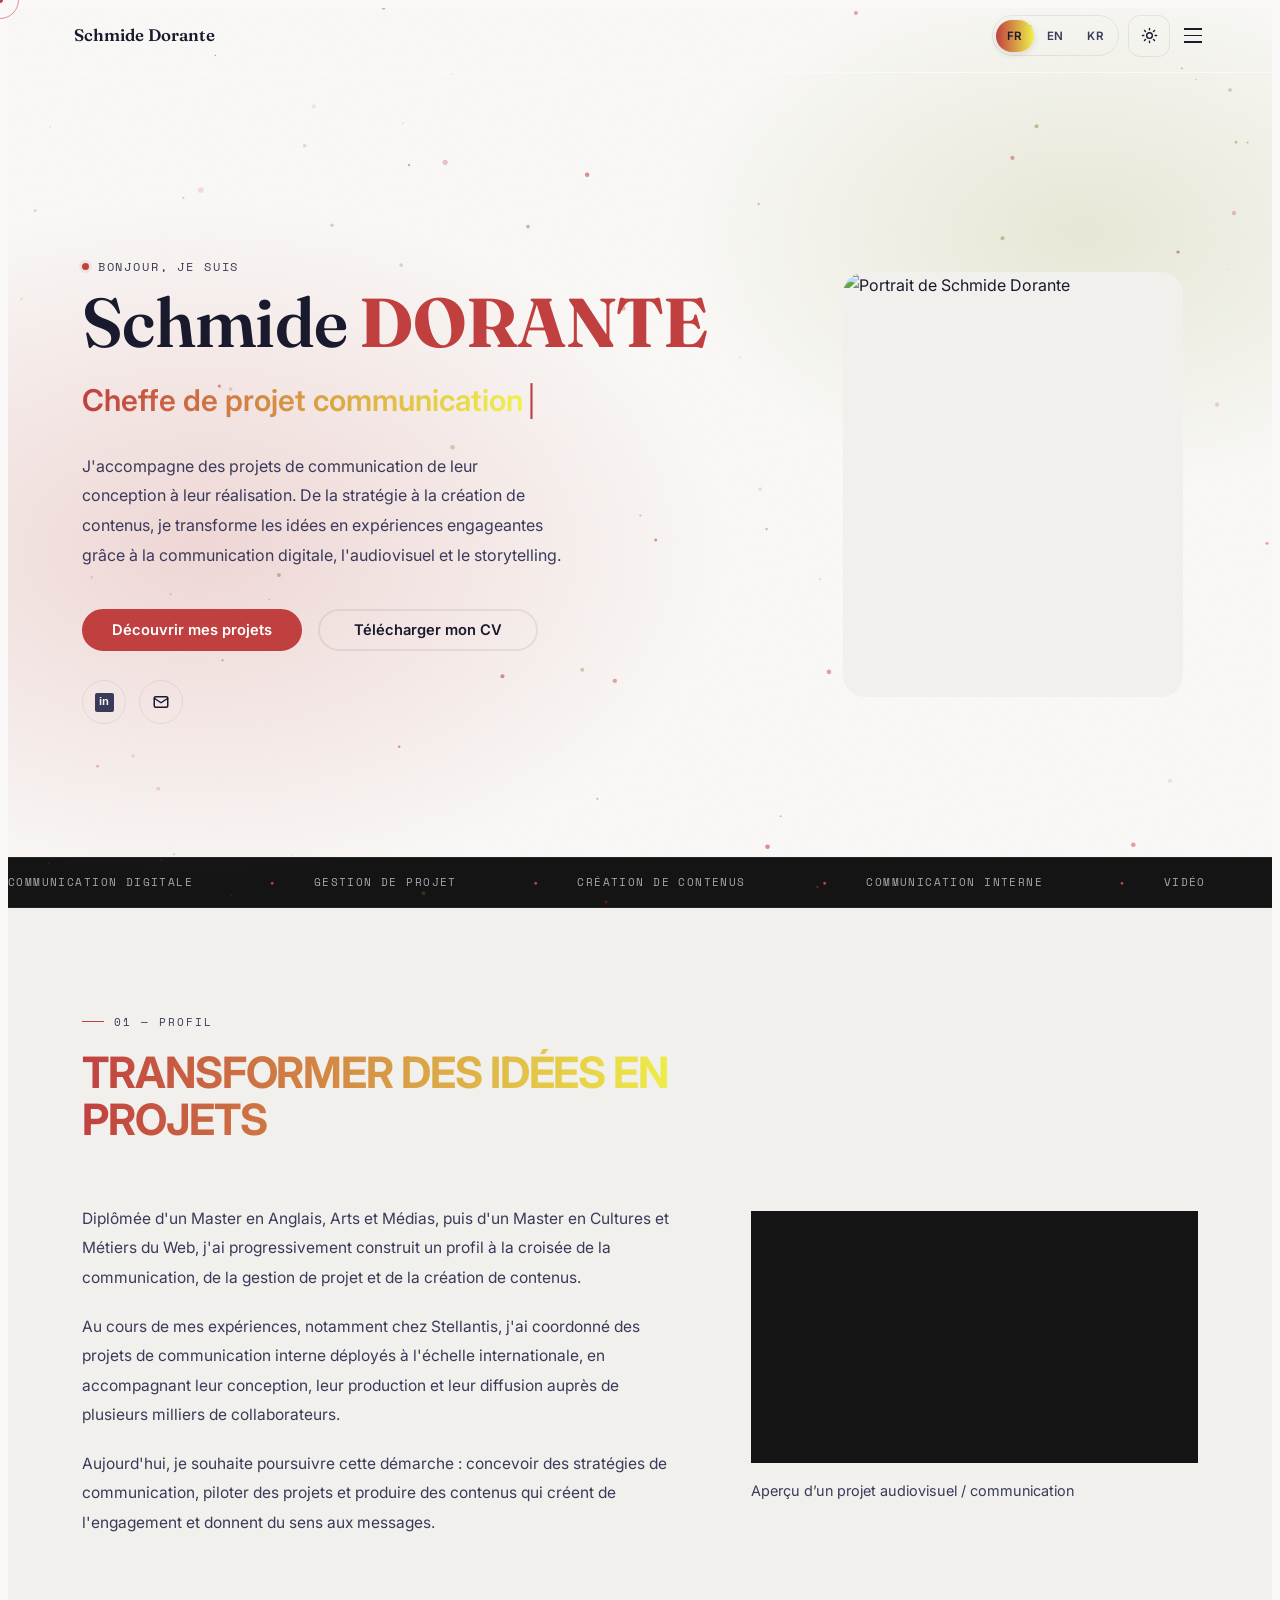
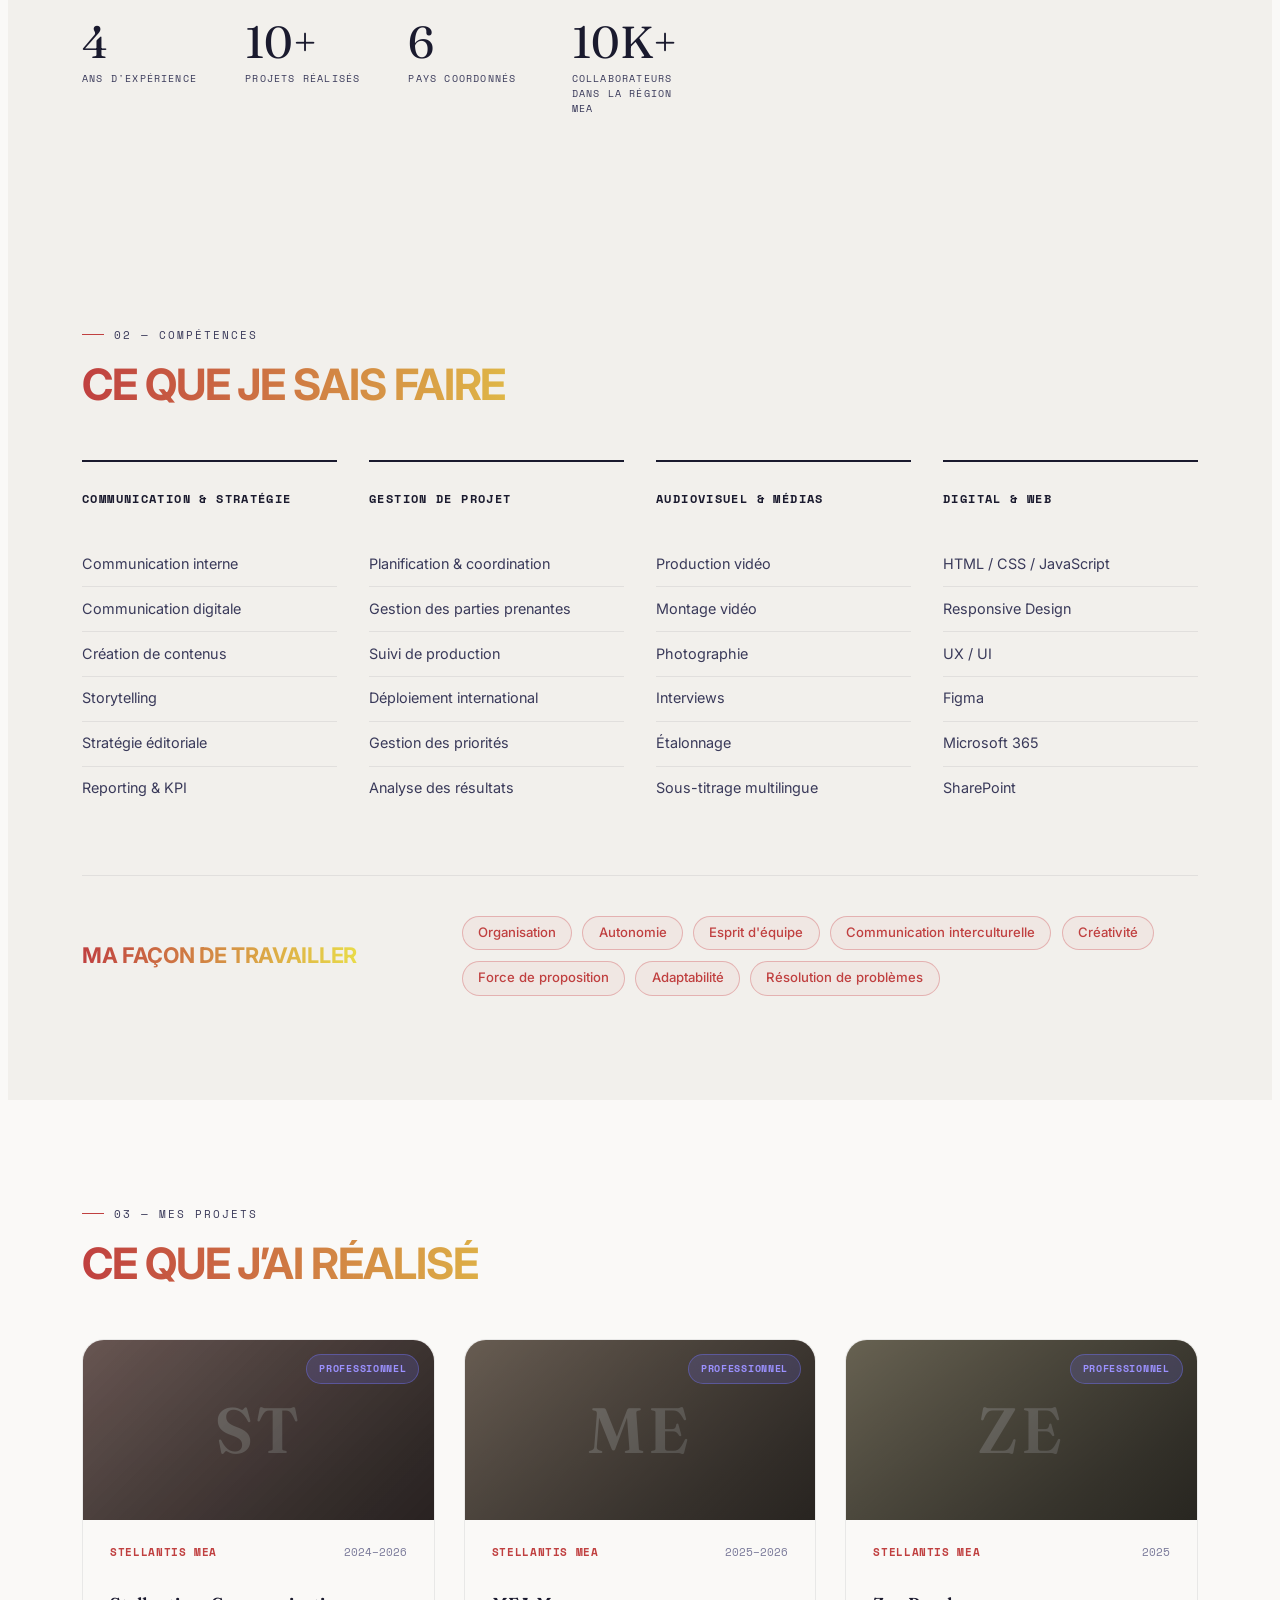
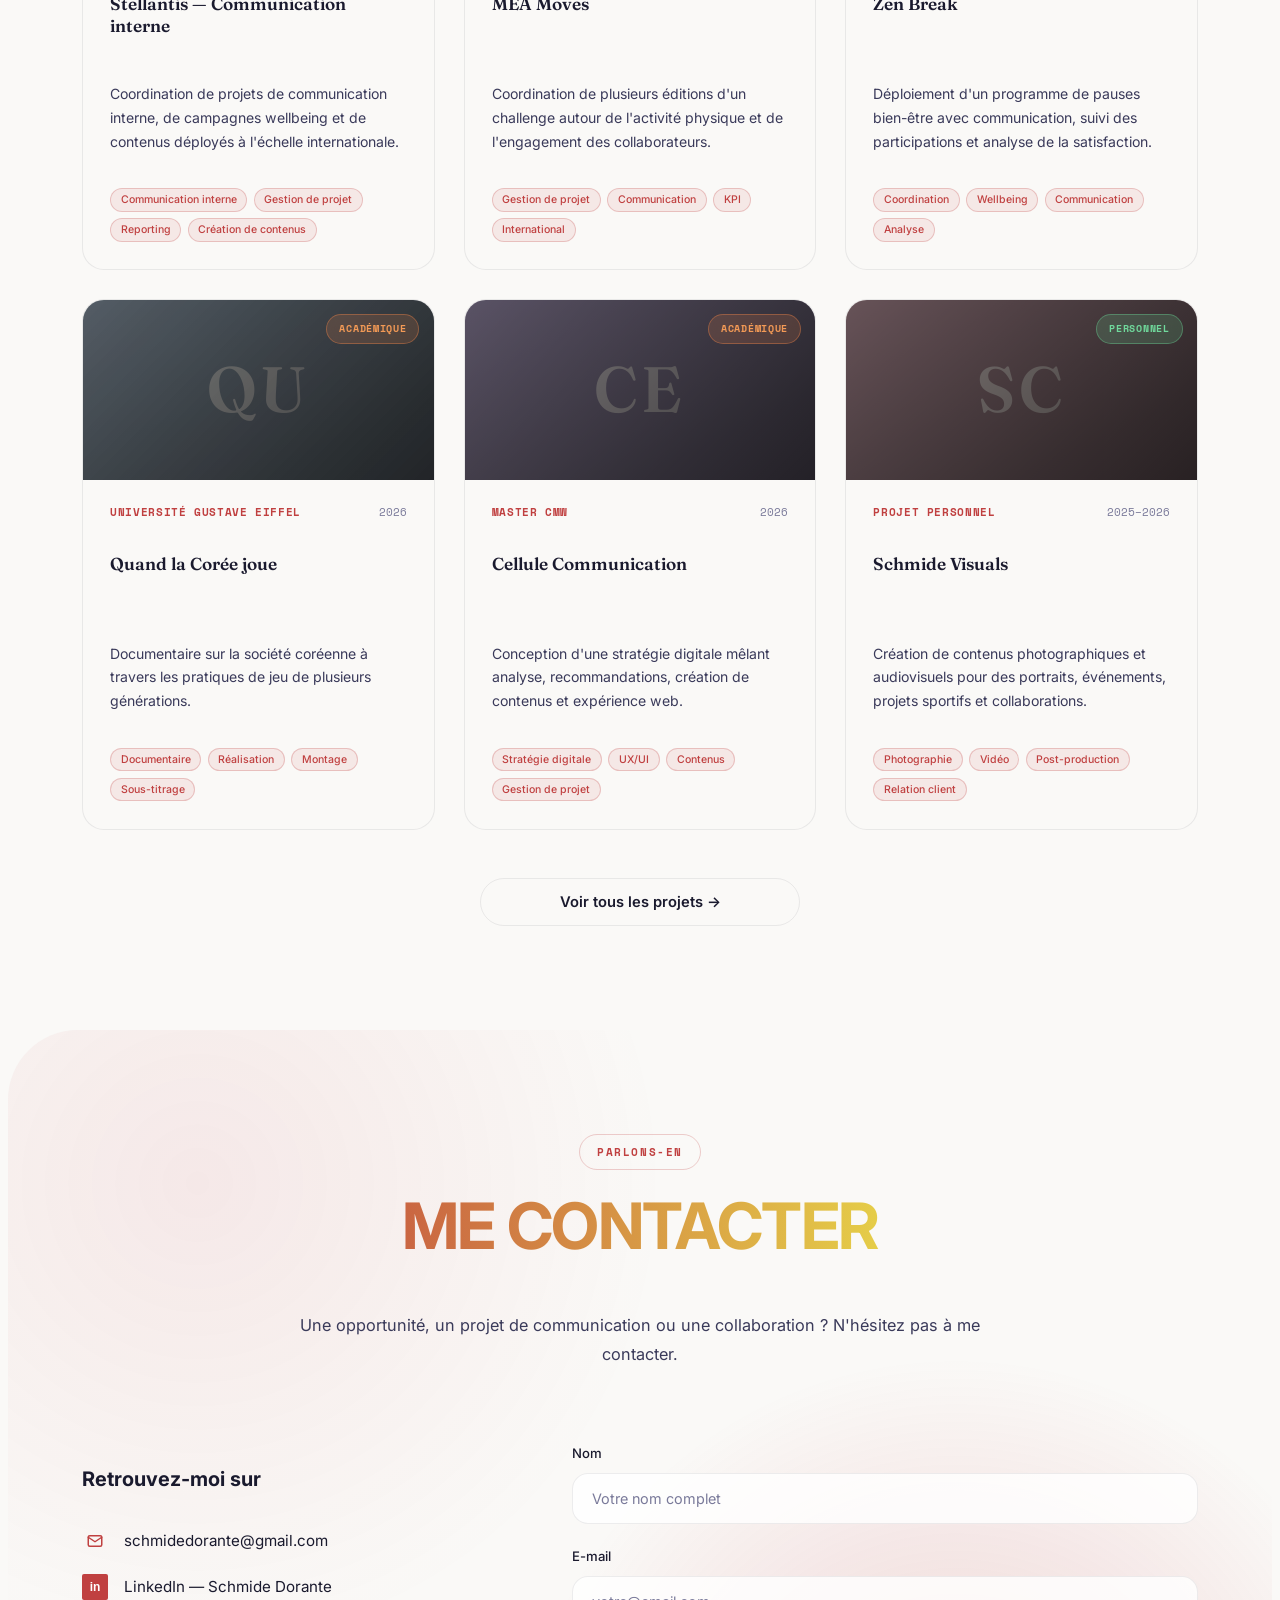
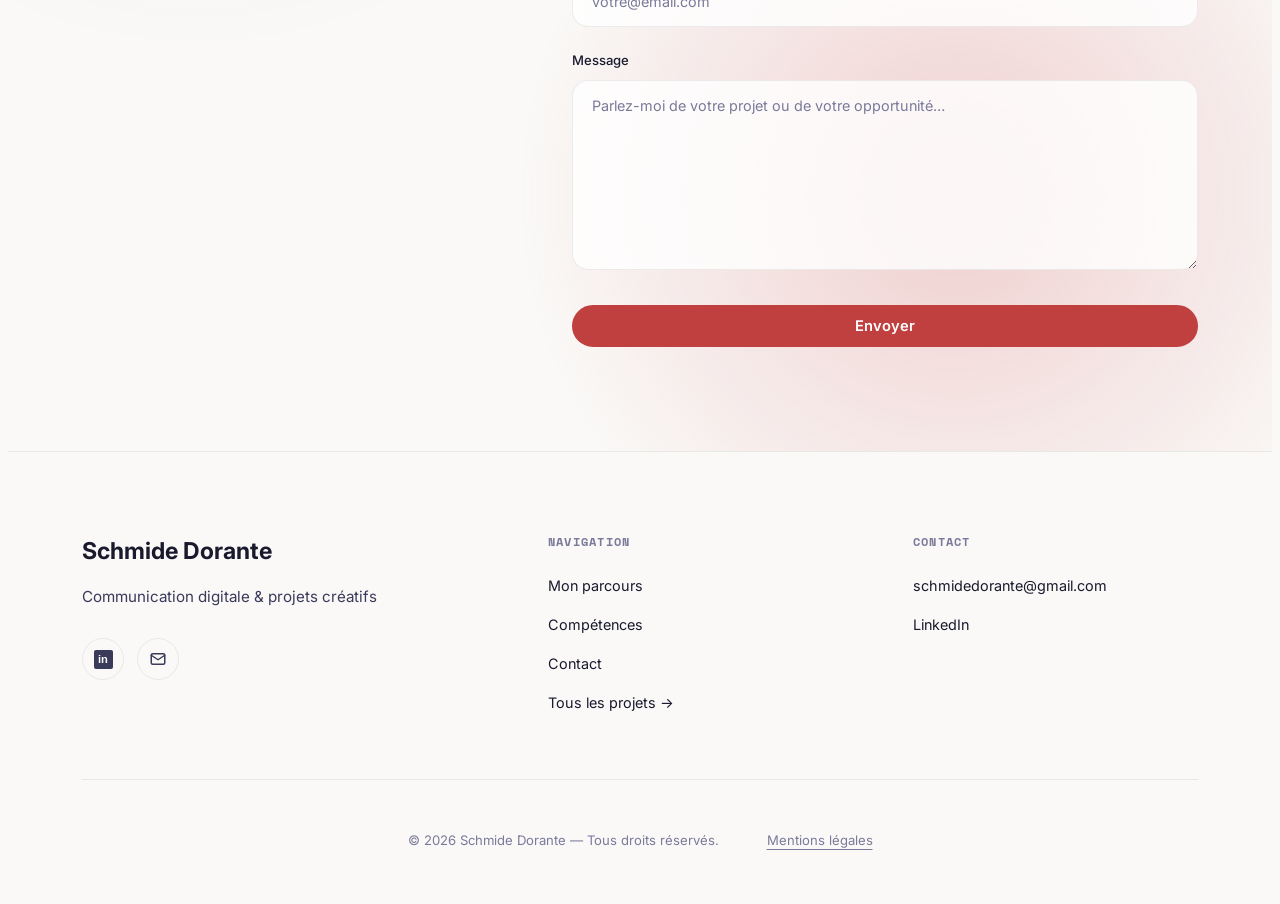
==== commit cddb804f: "update portfolio content, responsive etc" ====
--- a/index.html
+++ b/index.html
@@ -19,8 +19,8 @@
 <body>
 
   <!-- Loader -->
-  <div class="loader" id="loader" role="status" aria-label="Chargement">
-    <div class="loader-count" id="loader-count">3</div>
+  <div id="loader" role="status" aria-label="Chargement en cours">
+    <div class="loader-content"><span class="loader-initials">DS</span></div>
   </div>
 
   <!-- Curseur personnalisé -->
@@ -33,7 +33,8 @@
   <header class="header" id="header">
     <nav class="nav" aria-label="Navigation principale">
       <a href="index.html" class="nav-logo" aria-label="Accueil — Schmide Dorante">
-        <span data-site-name> Schmide Dorante</span>
+        <span class="nav-logo-full" data-site-name>Schmide Dorante</span>
+        <span class="nav-logo-short">DS</span>
       </a>
 
       <ul class="nav-menu" id="nav-menu">
@@ -75,6 +76,7 @@
         id="hero-canvas"
         aria-hidden="true">
       </canvas>
+      <div class="hero-bg-gradient" aria-hidden="true"></div>
       <div class="hero-inner">
         <div class="hero-content">
           <p class="hero-eyebrow">
@@ -86,6 +88,18 @@
           <h1 class="hero-title">
             Schmide <span class="accent">Dorante</span>
           </h1>
+          <div class="hero-typed-wrap" aria-live="polite">
+            <span
+              class="hero-typed"
+              id="hero-typed">
+            </span>
+            <span
+              class="typed-cursor"
+              aria-hidden="true">
+              |
+            </span>
+          </div>
+
           <p class="hero-sub" data-i18n="hero.sub">
             J'accompagne des projets de communication de leur conception à leur réalisation.
           </p>
@@ -99,7 +113,8 @@
             <a
               class="btn btn-outline"
               data-site-cv
-              download
+              target="_blank"
+              rel="noopener"
               data-i18n="hero.ctaCv">
               Télécharger mon CV
             </a>
@@ -161,9 +176,17 @@
         <div class="about-layout">
 
           <div class="about-content">
-            <span class="section-label reveal" data-i18n="about.label">01 — Mon parcours</span>
-
-            <h2 class="section-title reveal" id="about-title" data-i18n="about.title">
+
+            <span
+              class="section-label reveal"
+              data-i18n="about.label">
+              01 — Mon parcours
+            </span>
+
+            <h2
+              class="section-title reveal"
+              id="about-title"
+              data-i18n="about.title">
               Transformer des idées en projets
             </h2>
 
@@ -174,42 +197,64 @@
             </div>
 
             <div class="about-stats">
+
               <div class="reveal">
-                <span class="about-stat-num">3+</span>
-                <span class="about-stat-label">ans d'expérience</span>
+                <span class="about-stat-num">4</span>
+                <span
+                  class="about-stat-label"
+                  data-i18n="about.statExperience">
+                  ans d'expérience
+                </span>
               </div>
 
               <div class="reveal reveal-delay-1">
                 <span class="about-stat-num">10+</span>
-                <span class="about-stat-label">projets réalisés</span>
+                <span
+                  class="about-stat-label"
+                  data-i18n="about.statProjects">
+                  projets réalisés
+                </span>
               </div>
 
               <div class="reveal reveal-delay-2">
                 <span class="about-stat-num">6</span>
-                <span class="about-stat-label">pays coordonnés</span>
+                <span
+                  class="about-stat-label"
+                  data-i18n="about.statCountries">
+                  pays coordonnés
+                </span>
               </div>
 
               <div class="reveal reveal-delay-3">
-                <span class="about-stat-num">2380</span>
-                <span class="about-stat-label">collaborateurs engagés</span>
+                <span class="about-stat-num">10K+</span>
+                <span
+                  class="about-stat-label"
+                  data-i18n="about.statRegion">
+                  collaborateurs dans la région MEA
+                </span>
               </div>
+
             </div>
+
           </div>
 
           <div class="about-video reveal reveal-delay-1">
             <iframe
-              src="https://www.youtube.com/embed/TON_ID_VIDEO"
+              src="https://www.youtube.com/embed/ghpw4NJUdPw"
               title="Vidéo projet"
               frameborder="0"
               allow="accelerometer; autoplay; clipboard-write; encrypted-media; gyroscope; picture-in-picture"
               allowfullscreen>
             </iframe>
 
-            <p class="about-video-caption">
+            <p class="about-video-caption" data-i18n="about.videoCaption">
               Aperçu d’un projet audiovisuel / communication
             </p>
           </div>
-        </div>
+
+        </div>
+
+      </div>
     </section>
 
     <!-- COMPÉTENCES -->
@@ -300,14 +345,17 @@
           <p
             class="contact-intro reveal reveal-delay-1"
             data-i18n="contact.desc">
-            N'hésitez pas à me contacter pour un projet, une opportunité ou simplement pour échanger.
+            Une opportunité, un projet de communication ou une collaboration ?
+            N'hésitez pas à me contacter.
           </p>
         </header>
 
         <div class="contact-content">
 
           <div class="contact-details reveal">
-            <h3 class="contact-details-title">
+            <h3
+              class="contact-details-title"
+              data-i18n="contact.infoTitle">
               Retrouvez-moi sur
             </h3>
 
@@ -317,6 +365,7 @@
                 class="contact-social-link"
                 data-site-email
                 href="mailto:schmidedorante@gmail.com">
+
                 <span class="contact-social-icon" aria-hidden="true">
                   <svg
                     width="17"
@@ -331,7 +380,10 @@
                     <path d="m3 7 9 6 9-6"></path>
                   </svg>
                 </span>
-                <span data-site-email-text>schmidedorante@gmail.com</span>                
+
+                <span data-site-email-text>
+                  schmidedorante@gmail.com
+                </span>
               </a>
 
               <a
@@ -340,18 +392,29 @@
                 href="#"
                 target="_blank"
                 rel="noopener noreferrer">
-                <span class="contact-social-icon contact-linkedin-icon" aria-hidden="true">in</span>
+
+                <span
+                  class="contact-social-icon contact-linkedin-icon"
+                  aria-hidden="true">
+                  in
+                </span>
+
                 <span>LinkedIn — Schmide Dorante</span>
               </a>
 
             </div>
           </div>
 
-          <form class="contact-form reveal reveal-delay-1" id="contact-form">
+          <form
+            class="contact-form reveal reveal-delay-1"
+            id="contact-form">
 
             <div class="form-group">
-              <label class="form-label" for="contact-name">
-                Nom *
+              <label
+                class="form-label"
+                for="contact-name"
+                data-i18n="contact.formName">
+                Nom
               </label>
 
               <input
@@ -360,12 +423,16 @@
                 name="name"
                 type="text"
                 placeholder="Votre nom complet"
+                data-i18n-ph="contact.formNamePh"
                 required>
             </div>
 
             <div class="form-group">
-              <label class="form-label" for="contact-email">
-                E-mail *
+              <label
+                class="form-label"
+                for="contact-email"
+                data-i18n="contact.formEmail">
+                E-mail
               </label>
 
               <input
@@ -374,12 +441,16 @@
                 name="email"
                 type="email"
                 placeholder="votre@email.com"
+                data-i18n-ph="contact.formEmailPh"
                 required>
             </div>
 
             <div class="form-group">
-              <label class="form-label" for="contact-message">
-                Message *
+              <label
+                class="form-label"
+                for="contact-message"
+                data-i18n="contact.formMessage">
+                Message
               </label>
 
               <textarea
@@ -387,33 +458,54 @@
                 id="contact-message"
                 name="message"
                 rows="7"
-                placeholder="Votre message..."
+                placeholder="Parlez-moi de votre projet ou de votre opportunité…"
+                data-i18n-ph="contact.formMessagePh"
                 required></textarea>
             </div>
 
-            <button class="btn btn-primary contact-submit" type="submit">
+            <button
+              class="btn btn-primary contact-submit"
+              type="submit"
+              data-i18n="contact.send">
               Envoyer
             </button>
 
-            <p class="form-success" id="form-success" role="status">
-              Merci pour votre message.
+            <p
+              class="form-success"
+              id="form-success"
+              role="status"
+              data-i18n="contact.success">
+              Votre message a bien été envoyé !
+              Je vous répondrai dès que possible.
             </p>
 
           </form>
+
         </div>
       </div>
     </section>
   </main>
 
   <!-- FOOTER -->
-    <footer class="footer">
+  <footer class="footer">
     <div class="container">
+
       <div class="footer-top">
 
         <div class="footer-identity">
-          <span class="footer-logo" data-site-name> Schmide Dorante </span>
-          <p class="footer-tagline" data-i18n="footer.tagline"> Communication digitale &amp; projets créatifs</p>
+
+          <span class="footer-logo" data-site-name>
+            Schmide Dorante
+          </span>
+
+          <p
+            class="footer-tagline"
+            data-i18n="footer.tagline">
+            Communication digitale &amp; projets créatifs
+          </p>
+
           <div class="footer-socials">
+
             <a
               class="footer-social-link"
               data-site-linkedin
@@ -421,13 +513,20 @@
               target="_blank"
               rel="noopener noreferrer"
               aria-label="LinkedIn">
-              <span class="social-linkedin-icon" aria-hidden="true">in</span>
+
+              <span
+                class="social-linkedin-icon"
+                aria-hidden="true">
+                in
+              </span>
             </a>
+
             <a
               class="footer-social-link"
               data-site-email
-                href="#"
-                aria-label="Envoyer un e-mail">
+              href="#"
+              aria-label="Envoyer un e-mail">
+
               <svg
                 width="18"
                 height="18"
@@ -441,12 +540,22 @@
                 <rect x="3" y="5" width="18" height="14" rx="2"></rect>
                 <path d="m3 7 9 6 9-6"></path>
               </svg>
+
             </a>
+
           </div>
         </div>
-        
-        <nav class="footer-nav" aria-label="Navigation du pied de page">
-          <p class="footer-nav-title">  Navigation</p>
+
+        <nav
+          class="footer-nav"
+          aria-label="Navigation du pied de page">
+
+          <p
+            class="footer-nav-title"
+            data-i18n="footer.navTitle">
+            Navigation
+          </p>
+
           <ul>
             <li>
               <a href="#about" data-i18n="nav.about">
@@ -459,6 +568,7 @@
                 Compétences
               </a>
             </li>
+
             <li>
               <a href="#contact" data-i18n="nav.contact">
                 Contact
@@ -472,15 +582,24 @@
             </li>
           </ul>
         </nav>
+
         <div class="footer-contact">
-          <p class="footer-nav-title">Contact</p>
+
+          <p
+            class="footer-nav-title"
+            data-i18n="footer.contactTitle">
+            Contact
+          </p>
+
           <ul>
             <li>
-                <a
-                    data-site-email href="#">
-                    <span data-site-email-text>schmidedorante@gmail.com</span>
-                </a>
+              <a data-site-email href="#">
+                <span data-site-email-text>
+                  schmidedorante@gmail.com
+                </span>
+              </a>
             </li>
+
             <li>
               <a
                 data-site-linkedin
@@ -491,18 +610,25 @@
               </a>
             </li>
           </ul>
-        </div>
-
-      </div>
+
+        </div>
+
+      </div>
+
       <div class="footer-bottom">
-        <p>
-          © <span id="footer-year">2026</span>
-          Schmide Dorante — Tous droits réservés.
+
+        <p data-i18n="footer.copyright">
+          © 2026 Schmide Dorante — Tous droits réservés.
         </p>
-        <a href="mentions-legales.html" data-i18n="footer.legal">
+
+        <a
+          href="mentions-legales.html"
+          data-i18n="footer.legal">
           Mentions légales
         </a>
-      </div>
+
+      </div>
+
     </div>
   </footer>
   <script src="js/site.js"></script>
--- a/css/style.css
+++ b/css/style.css
@@ -1,44 +1,165 @@
 /* ---------- 1. Design tokens ---------- */
+
 :root {
-  --paper:      #f3ede2;
-  --paper-2:    #eae1cd;
-  --ink:        #201c17;
-  --ink-soft:   #6f6659;
-  --ink-faint:  #a49a86;
-  --line:       #d9cfba;
-
-  --rec:        #c1272d;
-  --rec-dim:    rgba(193, 39, 45, .1);
-  --rec-line:   rgba(193, 39, 45, .35);
-
-  --dark:       #1b1815;
-  --dark-2:     #24201a;
+
+  /* Backgrounds */
+  --paper: #faf9f7;
+  --paper-2: #f2f0ec;
+
+  /* Cartes */
+  --card: #ffffff;
+  --card-hover: #f7f6f4;
+
+  /* Accent principal */
+  --rec: #c04040;
+  --rec-dark: #a03030;
+  --rec-dim: rgba(192, 64, 64, .09);
+  --rec-line: rgba(192, 64, 64, .25);
+
+  /* Accent jaune */
+  --yellow: #EFF24A;
+  --yellow-dim: rgba(107, 122, 0, .10);
+
+  /* Textes */
+  --ink: #1a1a2e;
+  --ink-soft: #3a3a5a;
+  --ink-faint: #7a7a9a;
+
+  /* Bordures */
+  --line: rgba(26, 26, 46, .08);
+  --line-strong: rgba(26, 26, 46, .15);
+
+  /* Sections foncées */
+  --dark: #141414;
+  --dark-2: #1c1c1c;
+  --on-dark: #f0f0f0;
+  --on-dark-soft: #a8a8a8;
+  --on-dark-line: rgba(255, 255, 255, .07);
+
+  /* ── Typography ── */
+
+  --font-display: 'Fraunces', Georgia, serif;
+  --font-body: 'Inter', system-ui, -apple-system, sans-serif;
+  --font-mono: 'Space Mono', ui-monospace, monospace;
+
+  /* Échelle typographique */
+  --text-xs: .75rem;
+  --text-sm: .875rem;
+  --text-base: 1rem;
+  --text-lg: 1.125rem;
+  --text-xl: 1.25rem;
+  --text-2xl: 1.5rem;
+  --text-3xl: 1.875rem;
+  --text-4xl: 2.25rem;
+  --text-5xl: 3rem;
+  --text-6xl: 3.75rem;
+  --text-7xl: 4.5rem;
+
+  --fw-light: 300;
+  --fw-regular: 400;
+  --fw-medium: 500;
+  --fw-semibold: 600;
+  --fw-bold: 700;
+  --fw-extrabold: 800;
+
+  /* ── Spacing ── */
+
+  --sp-1: .25rem;
+  --sp-2: .5rem;
+  --sp-3: .75rem;
+  --sp-4: 1rem;
+  --sp-5: 1.25rem;
+  --sp-6: 1.5rem;
+  --sp-8: 2rem;
+  --sp-10: 2.5rem;
+  --sp-12: 3rem;
+  --sp-16: 4rem;
+  --sp-20: 5rem;
+  --sp-24: 6rem;
+
+  /* ── Layout ── */
+
+  --max-w: 1180px;
+  --container-pad: clamp(1rem, 4vw, 2rem);
+  --section-pad: clamp(4rem, 8vw, 7rem);
+
+  --nav-h: 72px;
+
+  /* ── Radius ── */
+
+  --radius-sm: 4px;
+  --radius-md: 8px;
+  --radius-lg: 12px;
+  --radius-xl: 20px;
+  --radius-full: 9999px;
+
+  /* ── Shadows — light mode ── */
+
+  --shadow-sm: 0 1px 4px rgba(0, 0, 0, .07);
+  --shadow-md: 0 4px 16px rgba(0, 0, 0, .10);
+  --shadow-lg: 0 8px 32px rgba(0, 0, 0, .13);
+  --shadow-glow: 0 0 24px rgba(192, 64, 64, .12);
+
+  /* ── Transitions ── */
+
+  --tr-fast: .15s ease;
+  --tr: .25s ease;
+  --tr-slow: .45s ease;
+
+  /* On garde aussi ton easing */
+  --ease: cubic-bezier(.4, 0, .2, 1);
+
+  /* ── Z-index ── */
+
+  --z-nav: 500;
+  --z-modal: 1000;
+  --z-loader: 9999;
+}
+
+html.dark {
+  --paper:      #191714;
+  --paper-2:    #211e1a;
+  --ink:        #f3ede2;
+  --ink-soft:   rgba(243, 237, 226, .68);
+  --ink-faint:  rgba(243, 237, 226, .40);
+  --line:       rgba(243, 237, 226, .13);
+  --rec:        #6f8fff;
+  --rec-dim:    rgba(111, 143, 255, .12);
+  --rec-line:   rgba(111, 143, 255, .34);
+  --dark:       #0c1220;
+  --dark-2:     #151d2d;
   --on-dark:    #f3ede2;
-  --on-dark-soft: rgba(243, 237, 226, .5);
+  --on-dark-soft: rgba(243, 237, 226, .60);
   --on-dark-line: rgba(243, 237, 226, .14);
-
-  --font-display: 'Fraunces', Georgia, serif;
-  --font-body:    'Inter', system-ui, -apple-system, sans-serif;
-  --font-mono:    'Space Mono', ui-monospace, monospace;
-
-  --nav-h: 72px;
-  --max-w: 1180px;
-  --ease: cubic-bezier(.4, 0, .2, 1);
 }
 
 html.dark {
-  --paper: #1b1815; --paper-2: #24201a; --ink: #f3ede2;
-  --ink-soft: rgba(243,237,226,.62); --ink-faint: rgba(243,237,226,.35);
-  --line: rgba(243,237,226,.14);
-  --rec: #e2565c; --rec-dim: rgba(226,86,92,.16); --rec-line: rgba(226,86,92,.4);
-}
-html.dark .about-frame, html.dark .frame-color { filter: brightness(1.08); }
-/* ---------- 2. Reset ---------- */
-*, *::before, *::after { box-sizing: border-box; margin: 0; padding: 0; }
-html { scroll-behavior: smooth; }
-@media (prefers-reduced-motion: reduce) {
-  html { scroll-behavior: auto; }
-  *, *::before, *::after { animation-duration: .01ms !important; animation-iteration-count: 1 !important; transition-duration: .01ms !important; scroll-behavior: auto !important; }
+  --card: #211e1a;
+  --card-hover: #29251f;
+
+  --line-strong: rgba(243, 237, 226, .20);
+
+  --yellow: #EFF24A;
+  --yellow-dim: rgba(239, 242, 74, .08);
+
+  --rec-dark: #c84449;
+
+  --shadow-sm: 0 1px 4px rgba(0, 0, 0, .25);
+  --shadow-md: 0 4px 16px rgba(0, 0, 0, .35);
+  --shadow-lg: 0 8px 32px rgba(0, 0, 0, .45);
+  --shadow-glow: 0 0 24px rgba(228, 90, 95, .18);
+}
+
+html.dark .about-frame,
+html.dark .frame-color {
+  filter: brightness(1.08);
+}
+
+/* ---------- Reset ---------- */
+*,
+*::before,
+*::after {
+  box-sizing: border-box;
 }
 
 body {
@@ -53,7 +174,7 @@
 a, button, input, textarea { font-family: inherit; }
 a, button { cursor: none; }
 
-/* Korean text : repli sur Noto Sans KR (Fraunces / Space Mono n'ont pas de glyphes hangul) */
+/* Korean text*/
 html[lang="kr"] {
   --font-display: 'Noto Sans KR', var(--font-body);
   --font-mono: 'Noto Sans KR', var(--font-body);
@@ -82,52 +203,33 @@
 }
 .skip-link:focus { left: 1rem; top: 1rem; }
 
-/* ---------- 3. Curseur personnalisé (repères de viseur) ---------- */
-.cursor-dot {
-  position: fixed; width: 6px; height: 6px; background: var(--rec);
-  border-radius: 50%; pointer-events: none; z-index: 9999;
-  transform: translate(-50%, -50%);
-  transition: width .18s var(--ease), height .18s var(--ease), background .2s var(--ease);
-}
-.cursor-ring {
-  position: fixed; width: 34px; height: 34px; pointer-events: none; z-index: 9998;
-  transform: translate(-50%, -50%);
-  transition: width .22s var(--ease), height .22s var(--ease), opacity .22s var(--ease);
-  opacity: .55;
-}
-.cursor-ring::before, .cursor-ring::after,
-.cursor-ring i::before, .cursor-ring i::after { content: ''; }
-.cursor-ring { display: block; }
-.cursor-ring span {
-  position: absolute; width: 9px; height: 9px;
-  border-color: var(--ink); border-style: solid; border-width: 0;
-}
-.cursor-ring span:nth-child(1) { top: 0; left: 0; border-top-width: 1.5px; border-left-width: 1.5px; }
-.cursor-ring span:nth-child(2) { top: 0; right: 0; border-top-width: 1.5px; border-right-width: 1.5px; }
-.cursor-ring span:nth-child(3) { bottom: 0; left: 0; border-bottom-width: 1.5px; border-left-width: 1.5px; }
-.cursor-ring span:nth-child(4) { bottom: 0; right: 0; border-bottom-width: 1.5px; border-right-width: 1.5px; }
-.cursor-ring.hover { width: 64px; height: 64px; opacity: .9; }
-.cursor-ring.hover span { border-color: var(--rec); }
+/* ---------- 3. Curseur personnalisé ---------- */
+
+@media (pointer: fine) {
+  body,
+  a,
+  button {cursor: none;}
+
+  .cursor-dot {position: fixed; top: 0; left: 0; width: 6px; height: 6px; border-radius: 50%; background: var(--rec);pointer-events: none; z-index: 99999; transform: translate(-50%, -50%); transition: opacity .2s ease, transform .08s ease;}
+  .cursor-ring { position: fixed; top: 0; left: 0; width: 38px; height: 38px; border: 1.5px solid var(--rec); border-radius: 50%; pointer-events: none; z-index: 99998; opacity: .55; transform: translate(-50%, -50%); transition: width .25s ease, height .25s ease, opacity .25s ease, border-color .25s ease; }
+  .cursor-ring > span {display: none;}
+  .cursor-ring.cursor-hover { width: 56px; height: 56px; opacity: .28; }}
+@media (pointer: coarse) {
+  .cursor-dot,
+  .cursor-ring {
+    display: none;}
+  body,
+  a,
+  button {cursor: auto;}}
 
 /* ---------- 4. Loader (leader de film) ---------- */
-.loader {
-  position: fixed; inset: 0; z-index: 10000; background: var(--dark);
-  display: flex; align-items: center; justify-content: center;
-  transition: opacity .5s var(--ease), visibility .5s var(--ease);
-}
-.loader.done { opacity: 0; visibility: hidden; }
-.loader-count {
-  font-family: var(--font-mono); color: var(--on-dark);
-  font-size: 3rem; position: relative; width: 110px; height: 110px;
-  border: 1px solid var(--on-dark-line); border-radius: 50%;
-  display: flex; align-items: center; justify-content: center;
-}
-.loader-count::before {
-  content: ''; position: absolute; inset: -1px; border-radius: 50%;
-  border: 1.5px solid var(--rec); border-top-color: transparent; border-right-color: transparent;
-  animation: spin 1.1s linear infinite;
-}
-@keyframes spin { to { transform: rotate(360deg); } }
+#loader { position: fixed; inset: 0; display: flex; align-items: center; justify-content: center; background: var(--paper); z-index: 99999; transition: opacity .5s ease, visibility .5s ease;}
+#loader.hidden { opacity: 0; visibility: hidden; pointer-events: none;}
+.loader-content { display: flex; align-items: center; justify-content: center;}
+.loader-initials { position: relative; width: 112px; height: 112px; display: flex; align-items: center; justify-content: center; border-radius: 50%; font-family: var(--font-display); font-size: 2.35rem; font-weight: 700; letter-spacing: .08em; color: var(--rec); animation: loaderPulse 1.4s ease-in-out infinite;}
+.loader-initials::before { content: ""; position: absolute; inset: 0; border-radius: 50%; padding: 2px; background: conic-gradient( from 0deg, var(--rec), #e6cf35,  var(--rec) ); /* standard mask for compatibility */ mask: linear-gradient(#fff 0 0) content-box, linear-gradient(#fff 0 0); -webkit-mask: linear-gradient(#fff 0 0) content-box, linear-gradient(#fff 0 0); -webkit-mask-composite: xor; mask-composite: exclude; animation: loaderSpin 1.2s linear infinite;}
+@keyframes loaderSpin { to { transform: rotate(360deg); } }
+@keyframes loaderPulse { 0%, 100% { opacity: 1; } 50% { opacity: .55; } }
 
 /* ---------- 5. Header / nav ---------- */
 .header {
@@ -136,14 +238,14 @@
   transition: background .3s var(--ease), box-shadow .3s var(--ease), border-color .3s var(--ease);
   border-bottom: 1px solid transparent;
 }
-.header.scrolled { background: rgba(243, 237, 226, .92); backdrop-filter: blur(8px); border-color: var(--line); }
+.header.scrolled { background: rgba(250, 249, 247, .92); backdrop-filter: blur(8px); -webkit-backdrop-filter: blur(10px); border-color: var(--line);}
+html.dark .header.scrolled { background: rgba(17, 24, 39, .92);}
 .nav {
   width: 100%;
-  max-width: 1500px;
+  max-width: var(--max-w);
   height: 100%;
   margin: 0 auto;
-  padding: 0 2.5rem;
-
+  padding: 0 2rem;
   display: grid;
   grid-template-columns: 1fr auto 1fr;
   align-items: center;
@@ -161,6 +263,14 @@
   text-decoration: none;
 }
 
+.nav-logo-short {
+  display: none;
+  font-family: var(--font-display);
+  font-size: 1rem;
+  font-weight: 700;
+  letter-spacing: .04em;
+}
+
 .nav-logo:hover {
   color: var(--ink);
   text-decoration: none;
@@ -175,7 +285,9 @@
   display: flex;
   align-items: center;
   justify-content: center;
-  gap: .35rem;
+  gap: 1.15rem;
+  margin: 0;
+  padding: 0;
 }
 
 .nav-link {
@@ -238,7 +350,7 @@
   background: linear-gradient(
     90deg,
     var(--rec),
-    #e6cf35
+    var(--yellow)
   );
   color: var(--ink);
   box-shadow: 0 2px 7px rgba(32, 28, 23, .12);
@@ -284,28 +396,32 @@
 .menu-toggle[aria-expanded="true"] span:nth-child(3) { transform: translateY(-6.5px) rotate(-45deg); }
 
 /* ---------- 6. Hero ---------- */
-.hero { min-height: 100svh; display: flex; flex-direction: column; justify-content: center; padding: calc(var(--nav-h) + 2rem) 0 0; position: relative; }
+.hero { min-height: 100svh; display: flex; flex-direction: column; padding: calc(var(--nav-h) + 2rem) 0 0; position: relative;  overflow: hidden; background: var(--paper);}
 .hero-grain {
   position: absolute; inset: 0; pointer-events: none; opacity: .05; mix-blend-mode: multiply;
   background-image: url("data:image/svg+xml,%3Csvg xmlns='http://www.w3.org/2000/svg' width='120' height='120'%3E%3Cfilter id='n'%3E%3CfeTurbulence type='fractalNoise' baseFrequency='0.9' numOctaves='2' stitchTiles='stitch'/%3E%3C/filter%3E%3Crect width='100%25' height='100%25' filter='url(%23n)'/%3E%3C/svg%3E");
 }
-.hero-canvas { position: absolute; inset: 0; z-index: 0; pointer-events: none; }
+.hero-canvas { position: absolute; inset: 0; width: 100%; height: 100%; opacity: .9; z-index: 0; pointer-events: none; display: block;}
+.hero-bg-gradient { position: absolute; inset: 0; background: radial-gradient( ellipse 60% 55% at 15% 60%, rgba(192, 64, 64, .18) 0%, transparent 70%), radial-gradient( ellipse 50% 45% at 85% 25%, rgba(107, 122, 0, .13) 0%, transparent 65% ); pointer-events: none; z-index: 0;}
 .hero-inner {
-  max-width: var(--max-w); margin: 0 auto; padding: 0 2rem; width: 100%;
-  display: grid; grid-template-columns: 1.15fr .85fr; gap: 3.5rem; align-items: center;
+  max-width: var(--max-w); margin: 0 auto; padding: 0 2rem; width: 100%; flex: 1;
+  display: grid; grid-template-columns: 1.3fr .7fr; gap: 3.5rem; align-items: center;
   position: relative; z-index: 1;
 }
 .hero-content { min-width: 0;}
 .hero-eyebrow {
   display: inline-flex; align-items: center; gap: .55rem; font-family: var(--font-mono);
-  font-size: .72rem; letter-spacing: .16em; text-transform: uppercase; color: var(--ink-soft); margin-bottom: 1.4rem;
+  font-size: .72rem; letter-spacing: .16em; text-transform: uppercase; color: var(--ink-soft); margin-bottom: .7rem;
 }
 .rec-dot { width: 7px; height: 7px; border-radius: 50%; background: var(--rec); box-shadow: 0 0 0 3px var(--rec-dim); animation: pulse 1.8s ease-in-out infinite; flex-shrink: 0; }
 @keyframes pulse { 0%, 100% { opacity: 1; } 50% { opacity: .35; } }
 
-.hero-title { font-family: var(--font-display); font-size: clamp(2.6rem, 5.4vw, 4.6rem); line-height: 1.04; letter-spacing: -.01em; font-weight: 600; }
-.hero-title .accent { color: var(--rec); font-style: italic; font-weight: 500; }
-
+.hero-title { margin: 0; font-family: var(--font-display); font-size: clamp(2.6rem, 5.4vw, 4.6rem); line-height: 1.04; letter-spacing: -.01em; font-weight: 600; }
+.hero-title .accent { color: var(--rec); text-transform: uppercase; font-style: normal; font-weight: 700; }
+.hero-typed-wrap { display: flex; align-items: center; gap: .25rem; min-height: 2.4rem; margin-top: 1rem; margin-bottom: 1.5rem;}
+.hero-typed { font-family: var(--font-body); font-size: clamp(1.25rem, 3vw, 1.875rem); font-weight: 600; background: linear-gradient( 90deg, var(--rec) 0%, var(--yellow) 100% ); -webkit-background-clip: text; background-clip: text; -webkit-text-fill-color: transparent; color: var(--rec);}
+.typed-cursor { font-size: clamp(1.25rem, 3vw, 1.875rem); color: var(--rec); line-height: 1; animation: typedBlink 1s step-end infinite;}
+@keyframes typedBlink { 0%, 100% { opacity: 1;} 50% { opacity: 0; }}
 .hero-sub { margin-top: 1.6rem; max-width: 480px; color: var(--ink-soft); font-size: 1rem; line-height: 1.85; }
 
 .hero-cta { display: flex; flex-wrap: wrap; gap: 1rem; margin-top: 2.4rem;}
@@ -345,101 +461,96 @@
 .hero-social-link:hover .social-linkedin-icon,
 .footer-social-link:hover .social-linkedin-icon { background: var(--rec); color: #fff;}
 
-/* Cadre "reel" du hero */
-.hero-reel {
-  position: relative; aspect-ratio: 4 / 5; background: var(--dark);
-  display: flex; align-items: center; justify-content: center; overflow: hidden;
-}
-.hero-reel-sprockets { position: absolute; top: 0; bottom: 0; width: 18px; display: flex; flex-direction: column; justify-content: space-evenly; align-items: center; }
-.hero-reel-sprockets.left { left: 0; } .hero-reel-sprockets.right { right: 0; }
-.hero-reel-sprockets span { width: 7px; height: 11px; background: var(--paper); opacity: .18; }
-.hero-reel-play {
-  width: 66px; height: 66px; border-radius: 50%; border: 1px solid var(--on-dark-line);
-  display: flex; align-items: center; justify-content: center; background: rgba(243,237,226,.06);
-  color: var(--on-dark); transition: transform .3s var(--ease), background .3s var(--ease), border-color .3s var(--ease);
-  z-index: 2;
-}
-.hero-reel:hover .hero-reel-play { transform: scale(1.08); background: var(--rec); border-color: var(--rec); }
-.hero-reel-caption {
-  position: absolute; bottom: 1rem; left: 1.6rem; right: 1.6rem; z-index: 2;
-  font-family: var(--font-mono); font-size: .66rem; letter-spacing: .1em; text-transform: uppercase;
-  color: var(--on-dark-soft); display: flex; justify-content: space-between;
-}
-
-.hero-photo { width: min(100%, 380px); aspect-ratio: 4 / 5; justify-self: center; overflow: hidden; border-radius: 22px; background: var(--paper-2);}
+/* Cadre du hero */
+.hero-photo { width: min(100%, 340px); aspect-ratio: 4 / 5; justify-self: center; overflow: hidden; border-radius: 22px; background: var(--paper-2);}
 .hero-photo img { width: 100%; height: 100%; object-fit: cover; object-position: center;}
 
 /* Ticker (timecode / crédits défilants) */
-.ticker { border-top: 1px solid var(--line); border-bottom: 1px solid var(--line); overflow: hidden; margin-top: 4rem; background: var(--paper-2); }
-.ticker-track { display: flex; align-items: center; gap: 2.2rem; width: max-content; padding: .85rem 0; animation: tickerScroll 26s linear infinite; }
-@keyframes tickerScroll { from { transform: translateX(0); } to { transform: translateX(-50%); } }
-.ticker-track span { font-family: var(--font-mono); font-size: .72rem; letter-spacing: .14em; text-transform: uppercase; color: var(--ink-soft); white-space: nowrap; display: inline-flex; align-items: center; gap: 2.2rem; }
-.ticker-track span::after { content: '●'; color: var(--rec); font-size: .5rem; margin-left: 2.2rem; }
+
+.ticker { width: 100%; flex-shrink: 0; overflow: hidden; margin-top: 0; background: var(--dark); border-top: 1px solid var(--on-dark-line); border-bottom: 1px solid var(--on-dark-line);}
+.ticker-track { display: flex; align-items: center; width: max-content; gap: 2.4rem; padding: .95rem 0; animation: tickerScroll 26s linear infinite;}
+
+@keyframes tickerScroll {
+  from {
+    transform: translateX(0);
+  }
+
+  to {
+    transform: translateX(-50%);
+  }
+}
+.ticker-track span { display: inline-flex; align-items: center; gap: 2.4rem; white-space: nowrap; color: var(--on-dark-soft); font-family: var(--font-mono); font-size: .68rem; font-weight: 500; letter-spacing: .13em; text-transform: uppercase;}
+.ticker-track span::after { content: "●"; margin-left: 2.4rem; color: var(--rec); font-size: .42rem; flex-shrink: 0;}
 
 /* ---------- 7. Section shell ---------- */
-.section { padding: 6.5rem 0; }
-.section-alt { background: var(--paper-2); }
-.section-header { max-width: 640px; margin-bottom: 3.2rem; }
-.section-label {
-  display: flex; align-items: center; gap: .6rem; font-family: var(--font-mono); font-size: .7rem;
-  letter-spacing: .18em; text-transform: uppercase; color: var(--ink-soft); margin-bottom: 1.1rem;
-}
-.section-label::before { content: ''; width: 22px; height: 1px; background: var(--rec); }
-.section-title { font-family: var(--font-display); font-size: clamp(1.9rem, 3.4vw, 2.7rem); font-weight: 600; line-height: 1.15; }
-.section-desc { margin-top: 1rem; color: var(--ink-soft); font-size: .97rem; line-height: 1.85; }
+.section { padding: 6.5rem 0;}
+.section-alt { background: var(--paper-2);}
+.section-header { max-width: 640px; margin-bottom: 3.2rem;}
+.section-label { display: flex; align-items: center; gap: .6rem; margin-bottom: 1.1rem; font-family: var(--font-mono); font-size: .7rem; letter-spacing: .18em; text-transform: uppercase; color: var(--ink-soft);}
+.section-label::before { content: ""; width: 22px; height: 1px; flex-shrink: 0; background: var(--rec);}
+.section-title { margin: 0; font-family: var(--font-body); font-size: clamp(1.9rem, 3.4vw, 2.7rem); font-weight: 700; line-height: 1.1; letter-spacing: -.025em; text-transform: uppercase; background: linear-gradient( 90deg, var(--rec) 0%, var(--yellow) 100%); -webkit-background-clip: text; background-clip: text; -webkit-text-fill-color: transparent; color: var(--rec);}
+.section-desc { margin-top: 1rem; color: var(--ink-soft); font-size: .97rem; line-height: 1.85;}
 
 /* ---------- 8. About ---------- */
 .about-text p { color: var(--ink-soft); font-size: .97rem; line-height: 1.9; margin-bottom: 1.2rem; }
 .about-text { max-width: 680px;}
 .about-text strong { color: var(--ink); font-weight: 600; }
 .about-content .section-title { max-width: 700px; margin-bottom: 2.8rem;}
-/* Timeline "shot list" */
-.timeline { margin-top: 5rem; }
-.timeline-title { font-family: var(--font-display); font-size: 1.35rem; margin-bottom: 2rem; }
-.shot-item {
-  display: grid; grid-template-columns: 90px 1fr auto; gap: 1.6rem; align-items: start;
-  padding: 1.5rem 0; border-top: 1px solid var(--line);
-}
-.timeline-items .shot-item:last-child { border-bottom: 1px solid var(--line); }
-.shot-code { font-family: var(--font-mono); font-size: .78rem; color: var(--rec); padding-top: .2rem; }
-.shot-role { font-family: var(--font-display); font-size: 1.1rem; font-weight: 600; }
-.shot-place { font-size: .85rem; color: var(--ink-soft); margin-top: .15rem; }
-.shot-desc { font-size: .88rem; color: var(--ink-soft); line-height: 1.8; margin-top: .6rem; max-width: 560px; }
-.shot-type { font-family: var(--font-mono); font-size: .66rem; letter-spacing: .08em; text-transform: uppercase; color: var(--ink-faint); white-space: nowrap; padding-top: .25rem; text-align: right; }
-
 /* ---------- 9. Compétences ---------- */
 
 .competences-grid {
   display: grid;
   grid-template-columns: repeat(4, minmax(0, 1fr));
-  gap: 3rem;
+  gap: 2rem;
+  align-items: start;
 }
 
 .competence-column {
-  border-top: 2px solid var(--ink);
-  padding-top: 1.7rem;
+  min-width: 0;
+}
+
+.competence-column::before {
+  content: "";
+  display: block;
+  width: 100%;
+  height: 2px;
+  margin-bottom: 1.8rem;
+  background: var(--ink);
 }
 
 .competence-category {
-  min-height: 3rem;
-  margin-bottom: 1.5rem;
+  margin: 0 0 2.2rem;
+  padding: 0;
+
   font-family: var(--font-mono);
-  font-size: .76rem;
+  font-size: .72rem;
+  font-weight: 700;
   letter-spacing: .12em;
   text-transform: uppercase;
+  line-height: 1.4;
+
   color: var(--ink);
 }
 
+.competence-list {
+  margin: 0;
+  padding: 0;
+  list-style: none;
+}
+
 .competence-list li {
-  padding: .65rem 0;
+  margin: 0;
+  padding: .72rem 0;
+
   border-bottom: 1px solid var(--line);
+
   color: var(--ink-soft);
   font-size: .9rem;
-  line-height: 1.5;
+  line-height: 1.45;
 }
 
 .competence-list li:last-child {
-  border-bottom: none;
+  border-bottom: 0;
 }
 
 .soft-skills-block {
@@ -451,25 +562,14 @@
   border-top: 1px solid var(--line);
 }
 
-.soft-skills-title {
-  font-family: var(--font-display);
-  font-size: 1.35rem;
-}
-
-.soft-skills-list {
-  display: flex;
-  flex-wrap: wrap;
-  gap: .7rem;
-}
-
-.soft-skills-list li {
-  padding: .55rem .9rem;
-  border: 1px solid var(--line);
-  font-family: var(--font-mono);
-  font-size: .66rem;
-  letter-spacing: .06em;
-  text-transform: uppercase;
-  color: var(--ink-soft);
+.soft-skills-title { font-family: var(--font-body); font-size: 1.35rem; font-weight: 700; letter-spacing: -.015em; text-transform: uppercase; background: linear-gradient( 90deg, var(--rec) 0%, var(--yellow) 100% ); -webkit-background-clip: text; background-clip: text; -webkit-text-fill-color: transparent; color: var(--rec);}
+.soft-skills-list { display: flex; flex-wrap: wrap; gap: .65rem; margin: 0; padding: 0; list-style: none;}
+.soft-skills-list li { display: inline-flex; align-items: center; justify-content: center; padding: .48rem .95rem; border: 1px solid rgba(193, 39, 45, .28); border-radius: 999px; background: rgba(193, 39, 45, .04); color: var(--rec); font-family: var(--font-body); font-size: .82rem; font-weight: 500; line-height: 1.2; text-transform: none; letter-spacing: 0; transition: background .2s var(--ease), border-color .2s var(--ease), transform .2s var(--ease);}
+
+.soft-skills-list li:hover {
+  background: var(--rec-dim);
+  border-color: var(--rec-line);
+  transform: translateY(-2px);
 }
 
 @media (max-width: 1024px) {
@@ -496,7 +596,6 @@
     calc(var(--nav-h) + 5rem)
     0
     4.5rem;
-
   border-bottom: 1px solid var(--line);
   background:
     radial-gradient(
@@ -505,7 +604,6 @@
       transparent 42%
     ),
     var(--paper);
-
   text-align: center;
 }
 
@@ -513,38 +611,31 @@
   display: inline-flex;
   align-items: center;
   justify-content: center;
-
   padding: .45rem 1.1rem;
-
   border: 1px solid var(--rec-line);
   border-radius: 999px;
-
   font-family: var(--font-mono);
   font-size: .68rem;
   font-weight: 700;
   letter-spacing: .12em;
   text-transform: uppercase;
-
   color: var(--rec);
 }
 
 .projects-page-title {
   margin-top: 1.5rem;
-
   font-family: var(--font-body);
   font-size: clamp(3rem, 6vw, 5rem);
   font-weight: 700;
   line-height: 1;
   letter-spacing: -.035em;
   text-transform: uppercase;
-
   color: var(--ink);
 }
 
 .projects-page-intro {
   max-width: 680px;
   margin: 1.6rem auto 0;
-
   color: var(--ink-soft);
   font-size: 1rem;
   line-height: 1.8;
@@ -558,14 +649,11 @@
   display: inline-flex;
   align-items: center;
   gap: .45rem;
-
   margin-bottom: 2.5rem;
-
   color: var(--rec);
   font-size: .85rem;
   font-weight: 500;
   text-decoration: none;
-
   transition:
     gap .25s var(--ease),
     color .25s var(--ease);
@@ -589,17 +677,13 @@
 
 .filter-btn {
   padding: .65rem 1.4rem;
-
   border: 1px solid var(--line);
   border-radius: 999px;
-
   background: transparent;
   color: var(--ink-soft);
-
   font-family: var(--font-body);
   font-size: .8rem;
   font-weight: 500;
-
   transition:
     transform .2s var(--ease),
     background .2s var(--ease),
@@ -646,7 +730,7 @@
 
 .project-card:hover {
   z-index: 2;
-  transform: scale(1.04);
+  transform: translateY(-6px);
   border-color: var(--rec-line);
   box-shadow: 0 18px 42px rgba(32, 28, 23, .12);
 }
@@ -677,7 +761,7 @@
 }
 
 .project-card:hover .project-card-image {
-  transform: scale(1.04);
+  transform: scale(1.035);
 }
 
 .project-card-placeholder {
@@ -714,18 +798,18 @@
 
 .project-card-badge {
   position: absolute;
-  top: 1rem;
-  right: 1rem;
+  top: .9rem;
+  right: .9rem;
   z-index: 3;
-  padding: .38rem .9rem;
+  padding: .34rem .75rem;
   border: 1px solid;
   border-radius: 999px;
   backdrop-filter: blur(8px);
   -webkit-backdrop-filter: blur(8px);
   font-family: var(--font-mono);
-  font-size: .66rem;
+  font-size: .62rem;
   font-weight: 700;
-  letter-spacing: .08em;
+  letter-spacing: .07em;
   text-transform: uppercase;
   white-space: nowrap;
 }
@@ -782,32 +866,38 @@
 }
 
 .project-card-title {
+  display: -webkit-box;
+  min-height: 2.75rem;
+  overflow: hidden;
   font-family: var(--font-display);
   font-size: 1.08rem;
   font-weight: 600;
   line-height: 1.28;
   color: var(--ink);
+  -webkit-box-orient: vertical;
+  -webkit-line-clamp: 2;
   line-clamp: 2;
-  -webkit-line-clamp: 2;
 }
 
 .project-card-description {
   display: -webkit-box;
   flex: 1;
+  min-height: 4.5rem;
   overflow: hidden;
   color: var(--ink-soft);
   font-size: .88rem;
   line-height: 1.7;
   -webkit-box-orient: vertical;
+  -webkit-line-clamp: 3;
   line-clamp: 3;
-  -webkit-line-clamp: 3;
 }
 
 .project-card-tags {
   display: flex;
   flex-wrap: wrap;
   gap: .4rem;
-  margin-top: .2rem;
+  margin-top: auto;
+  padding-top: .4rem;
 }
 
 .project-card-tags span {
@@ -888,8 +978,7 @@
       transparent 34%
     ),
     var(--paper);
-
-  color: var(--ink);
+    color: var(--ink);
   border-radius: 70px 70px 0 0;
 }
 
@@ -922,7 +1011,17 @@
   line-height: 1;
   letter-spacing: -.025em;
   text-transform: uppercase;
-  color: var(--ink);
+  background: linear-gradient(
+    90deg,
+    var(--rec) 0%,
+    var(--yellow) 100%
+  );
+
+  -webkit-background-clip: text;
+  background-clip: text;
+  -webkit-text-fill-color: transparent;
+
+  color: var(--rec);
 }
 
 .contact-intro {
@@ -953,31 +1052,33 @@
 .contact-form { display: flex; flex-direction: column; gap: 1.35rem;}
 .form-group { margin: 0;}
 .form-label { display: block; margin-bottom: .55rem; color: var(--ink); font-family: var(--font-body); font-size: .82rem; font-weight: 500; letter-spacing: 0; text-transform: none;}
-.form-input { width: 100%; padding: 1rem 1.2rem; border: 1px solid var(--line); border-radius: 16px; background: rgba(255, 255, 255, .8); color: var(--ink); font-family: var(--font-body); font-size: .9rem;
+.form-input { width: 100%; box-sizing: border-box; padding: 1rem 1.2rem; border: 1px solid var(--line); border-radius: 16px; background: rgba(255, 255, 255, .8); color: var(--ink); font-family: var(--font-body); font-size: .9rem;
   transition:
     border-color .2s var(--ease),
     box-shadow .2s var(--ease),
     background .2s var(--ease);}
+html.dark .form-input { background: rgba(255, 255, 255, .04);}
+html.dark .form-input:focus-visible { background: rgba(255, 255, 255, .07);}
 .form-input:focus-visible { outline: none; border-color: var(--rec); background: #fff; box-shadow: 0 0 0 3px var(--rec-dim);}
 .form-input::placeholder { color: var(--ink-faint);}
 .form-textarea { min-height: 190px; resize: vertical;}
-.contact-submit { width: 100%; margin-top: .3rem;}
+.contact-submit { width: 100%; box-sizing: border-box; margin-top: .3rem;}
 .contact .btn-primary:hover { background: var(--rec); border-color: var(--rec);}
 .form-success { display: none; margin-top: .5rem; color: var(--ink); font-size: .85rem;}
 .form-success.show { display: block;}
 
 /* ---------- 12. Footer ---------- */
 
-.footer { padding: 5rem 0 2rem; border-top: 1px solid var(--line); background: #f7f5f2; color: var(--ink-soft);}
+.footer { padding: 5rem 0 2rem; border-top: 1px solid var(--line); background: var(--paper); color: var(--ink-soft);}
 .footer-top { display: grid; grid-template-columns: 1.15fr .85fr .85fr; gap: 5rem; padding-bottom: 4rem;}
 .footer-logo { display: block; font-family: var(--font-body); font-size: 1.45rem; font-weight: 700; color: var(--ink);}
 .footer-tagline { margin-top: .75rem; color: var(--ink-soft); font-size: .95rem;}
 .footer-socials { display: flex; gap: .8rem; margin-top: 1.8rem;}
 .footer-social-link { width: 42px; height: 42px; display: inline-flex; align-items: center; justify-content: center; border: 1px solid var(--line); border-radius: 50%; color: var(--ink-soft); text-decoration: none; font-size: .85rem; font-weight: 700; transition: color .2s var(--ease), border-color .2s var(--ease), background .2s var(--ease), transform .2s var(--ease);}
 .footer-social-link:hover { transform: translateY(-2px); border-color: var(--rec-line); background: var(--rec-dim); color: var(--rec);}
-.footer-nav-title { margin-bottom: 1.4rem; color: var(--ink-faint); font-family: var(--font-mono); font-size: .72rem; font-weight: 700; letter-spacing: .11em; text-transform: uppercase;}
+.footer-nav-title { margin: 0 0 1.4rem; padding: 0; color: var(--ink-faint); font-family: var(--font-mono); font-size: .72rem; font-weight: 700; letter-spacing: .11em; text-transform: uppercase;}
 .footer-nav ul,
-.footer-contact ul { display: flex; flex-direction: column; gap: .9rem;}
+.footer-contact ul { display: flex; flex-direction: column; gap: .9rem; margin: 0; padding: 0; list-style: none;}
 .footer-nav ul li,
 .footer-contact ul li { margin: 0; font-size: .9rem;}
 .footer-nav a,
@@ -994,14 +1095,7 @@
 .reveal-delay-1 { transition-delay: .08s; } .reveal-delay-2 { transition-delay: .16s; }
 .reveal-delay-3 { transition-delay: .24s; } .reveal-delay-4 { transition-delay: .32s; }
 
-/* Featured project */
-
-.featured-project{ display:grid; grid-template-columns:1fr 1fr; gap:4rem; align-items:center; margin:5rem 0;}
-.featured-label{ font-family:var(--font-mono); font-size:.7rem; letter-spacing:.14em; text-transform:uppercase; color:var(--rec); }
-.featured-title{ margin-top:1rem; font-family:var(--font-display); font-size:clamp(2rem,4vw,3.6rem);}
-.featured-desc{ margin:1.6rem 0 2rem; max-width:540px; color:var(--ink-soft); line-height:1.9;}
-.featured-image{ aspect-ratio:4/3; overflow:hidden; border-radius:20px; background:var(--paper-2);}
-.featured-image img{ width:100%; height:100%; object-fit:cover;}
+
 
 /* About section — editorial layout */
 
@@ -1011,26 +1105,31 @@
 
 .about-layout {
   display: grid;
-  grid-template-columns: 1.15fr .85fr;
-  gap: 5rem;
+  grid-template-columns: minmax(0, 1.15fr) minmax(320px, .85fr);
+  gap: 4rem;
   align-items: center;
+  width: 100%;
 }
 
 .about-content {
+  min-width: 0;
   display: flex;
   flex-direction: column;
 }
 
 .about-video {
+  width: 100%;
+  max-width: 460px;
+  justify-self: end;
   align-self: center;
-  margin-top: 4rem;
+  margin: 0;
 }
 
 .about-video iframe {
+  display: block;
   width: 100%;
   aspect-ratio: 16 / 9;
-  display: block;
-  border: none;
+  border: 0;
   background: var(--dark);
 }
 
@@ -1070,39 +1169,84 @@
   line-height: 1.5;
 }
 
-@media (max-width: 900px) {
-  .about-layout {
-    grid-template-columns: 1fr;
-  }
-
-  .about-video {
-    margin-top: 2rem;
-  }
-
-  .about-stats {
-    flex-wrap: wrap;
-  }
-
-  .about-stats > div {
-    flex: 0 0 calc(50% - 1.5rem);
-  }
-}
-
 /* 14. RESPONSIVE — desktop, tablette et mobile */
 
+/* Header — passage anticipé en menu hamburger */
+@media (max-width: 1350px) {
+
+  .nav {
+    padding-inline: 1.5rem;
+    grid-template-columns: 1fr auto;
+    column-gap: 1rem;
+  }
+
+  .nav-logo {
+    justify-self: start;
+  }
+
+  .nav-menu {
+    position: fixed;
+    top: var(--nav-h);
+    left: 0;
+    width: 100%;
+    display: flex;
+    flex-direction: column;
+    align-items: stretch;
+    gap: 0;
+    padding: 0;
+    max-height: 0;
+    overflow: hidden;
+    background: var(--paper);
+    border-bottom: 1px solid transparent;
+    transition:
+      max-height .3s var(--ease),
+      border-color .3s var(--ease);
+  }
+
+  .nav-menu.open {
+    max-height: 430px;
+    border-color: var(--line);
+  }
+
+  .nav-menu li {
+    width: 100%;
+  }
+
+  .nav-menu .nav-link {
+    display: block;
+
+    width: 100%;
+
+    padding: 1rem 1.5rem;
+
+    border: 0;
+    border-radius: 0;
+  }
+
+  .nav-link-highlight {
+    margin-left: 0;
+  }
+
+  .nav-actions {
+    justify-self: end;
+    gap: .6rem;
+    min-width: 0;
+    flex-shrink: 0;
+  }
+
+  .menu-toggle {
+    display: flex;
+  }
+}
 /* Petit desktop / tablette paysage */
 @media (max-width: 1100px) {
   .container,
   .hero-inner { padding-inline: 1.5rem;}
   .nav { padding-inline: 1.5rem; column-gap: 1rem;}
-  .nav-menu { gap: .1rem;}
-  .nav-link { padding-inline: .65rem; font-size: .78rem;}
+  
   .nav-actions { gap: .55rem;}
   .hero-inner { grid-template-columns: 1fr; gap: 2.5rem;}
-  .hero-photo {width: min(100%, 340px); justify-self: center;}
-  .hero-reel { width: min(100%, 420px);}
-  .about-layout,
-  .about-video { width: min(100%, 680px); margin-top: 1rem;}
+  .hero-photo {width: min(100%, 340px); justify-self: center;}  
   .competences-grid { grid-template-columns: repeat(2, minmax(0, 1fr)); gap: 2rem;}
   .project-cards-grid { grid-template-columns: repeat(2, minmax(0, 1fr)); gap: 1.25rem;}
 }
@@ -1114,19 +1258,7 @@
   }
 
   .section { padding-block: 5rem;}
-  .nav { grid-template-columns: 1fr auto; padding-inline: 1.25rem;}
-  .nav-logo { justify-self: start; font-size: 1rem;}
-  .nav-menu { position: fixed; top: var(--nav-h);  left: 0; width: 100%;  max-height: 0;  overflow: hidden; display: flex; flex-direction: column; align-items: stretch; gap: 0; padding: 0; background: var(--paper); border-bottom: 1px solid transparent;
-    transition:
-      max-height .3s var(--ease),
-      border-color .3s var(--ease);
-  }
-  .nav-menu.open {  max-height: 460px; border-color: var(--line); }
-  .nav-menu li { width: 100%;}
-  .nav-menu .nav-link { width: 100%; display: flex; justify-content: flex-start; padding: 1rem 1.5rem; border: 0; border-radius: 0;}
-  .nav-menu .nav-link-highlight { margin-left: 0; color: var(--rec);}
-  .nav-actions { justify-self: end; gap: .55rem;}
-  .menu-toggle { display: flex;}
+
   .hero { min-height: auto; padding-top: calc(var(--nav-h) + 4rem); padding-bottom: 3.5rem;}
   .hero-inner { gap: 2rem;}
   .hero-title { font-size: clamp(2.8rem, 8vw, 4.35rem);}
@@ -1134,11 +1266,7 @@
   .hero-cta { margin-top: 2rem;}
   .hero-cta .btn { min-width: 190px;}
   .ticker { margin-top: 3rem;}
-  .about-stats { display: grid; grid-template-columns: repeat(2, minmax(0, 1fr)); gap: 2rem;}
-  .about-stats > div {
-    min-width: 0;
-  }
-  .featured-project { grid-template-columns: 1fr; gap: 2.5rem;}
+
 }
 
 /* Tablette étroite */
@@ -1158,7 +1286,19 @@
 
   .section-title {
     font-size: clamp(1.9rem, 7vw, 2.55rem);
-  }
+ }
+  .about-layout {
+    grid-template-columns: 1fr;
+    gap: 2.5rem;
+  }
+
+  .about-video {
+    width: 100%;
+    max-width: 680px;
+    justify-self: center;
+    margin-top: 0;
+  }
+  
 
     /* Page Tous les projets — tablette étroite */
 
@@ -1307,10 +1447,59 @@
   :root { --nav-h: 64px;}
   .container,
   .hero-inner { padding-inline: 1rem; }
-  .nav { padding-inline: 1rem;}
-  .nav-logo { max-width: 155px; overflow: hidden; text-overflow: ellipsis; white-space: nowrap; font-size: .95rem;}
-  .lang-btn { min-width: 29px; padding-inline: .35rem;}
-  .theme-toggle {width: 36px; height: 36px;}
+  .nav {
+  padding-inline: .85rem;
+  column-gap: .5rem;
+}
+
+.nav-logo {
+  max-width: none;
+
+  overflow: visible;
+  text-overflow: ellipsis;
+}
+
+.nav-logo-full {
+  display: none;
+}
+
+.nav-logo-short {
+  display: inline;
+}
+
+.nav-actions {
+  gap: .35rem;
+}
+
+.lang-switcher {
+  gap: 0;
+  padding: .12rem;
+}
+
+.lang-btn {
+  min-width: 27px;
+  height: 28px;
+
+  padding: 0 .3rem;
+
+  font-size: .62rem;
+}
+
+.theme-toggle {
+  width: 34px;
+  height: 34px;
+
+  flex-shrink: 0;
+}
+
+.menu-toggle {
+  width: 27px;
+  height: 34px;
+
+  padding: 3px;
+
+  flex-shrink: 0;
+}
   .hero { padding-top: calc(var(--nav-h) + 3rem);}
   .hero-title { font-size: clamp(2.25rem, 13vw, 3.15rem);}
   .hero-cta { flex-direction: column;}
@@ -1321,8 +1510,6 @@
   .about-stat-num { font-size: 2.25rem;}
   .about-stat-label { font-size: .54rem;}
   .soft-skills-block { grid-template-columns: 1fr; gap: 1.25rem;}
-  .shot-item { grid-template-columns: 1fr; gap: .4rem;}
-  .shot-type { text-align: left;}
   .project-cards-grid { grid-template-columns: 1fr;}
   .project-card-media { height: 185px;}
   .project-card-content { padding: 1.25rem;}
